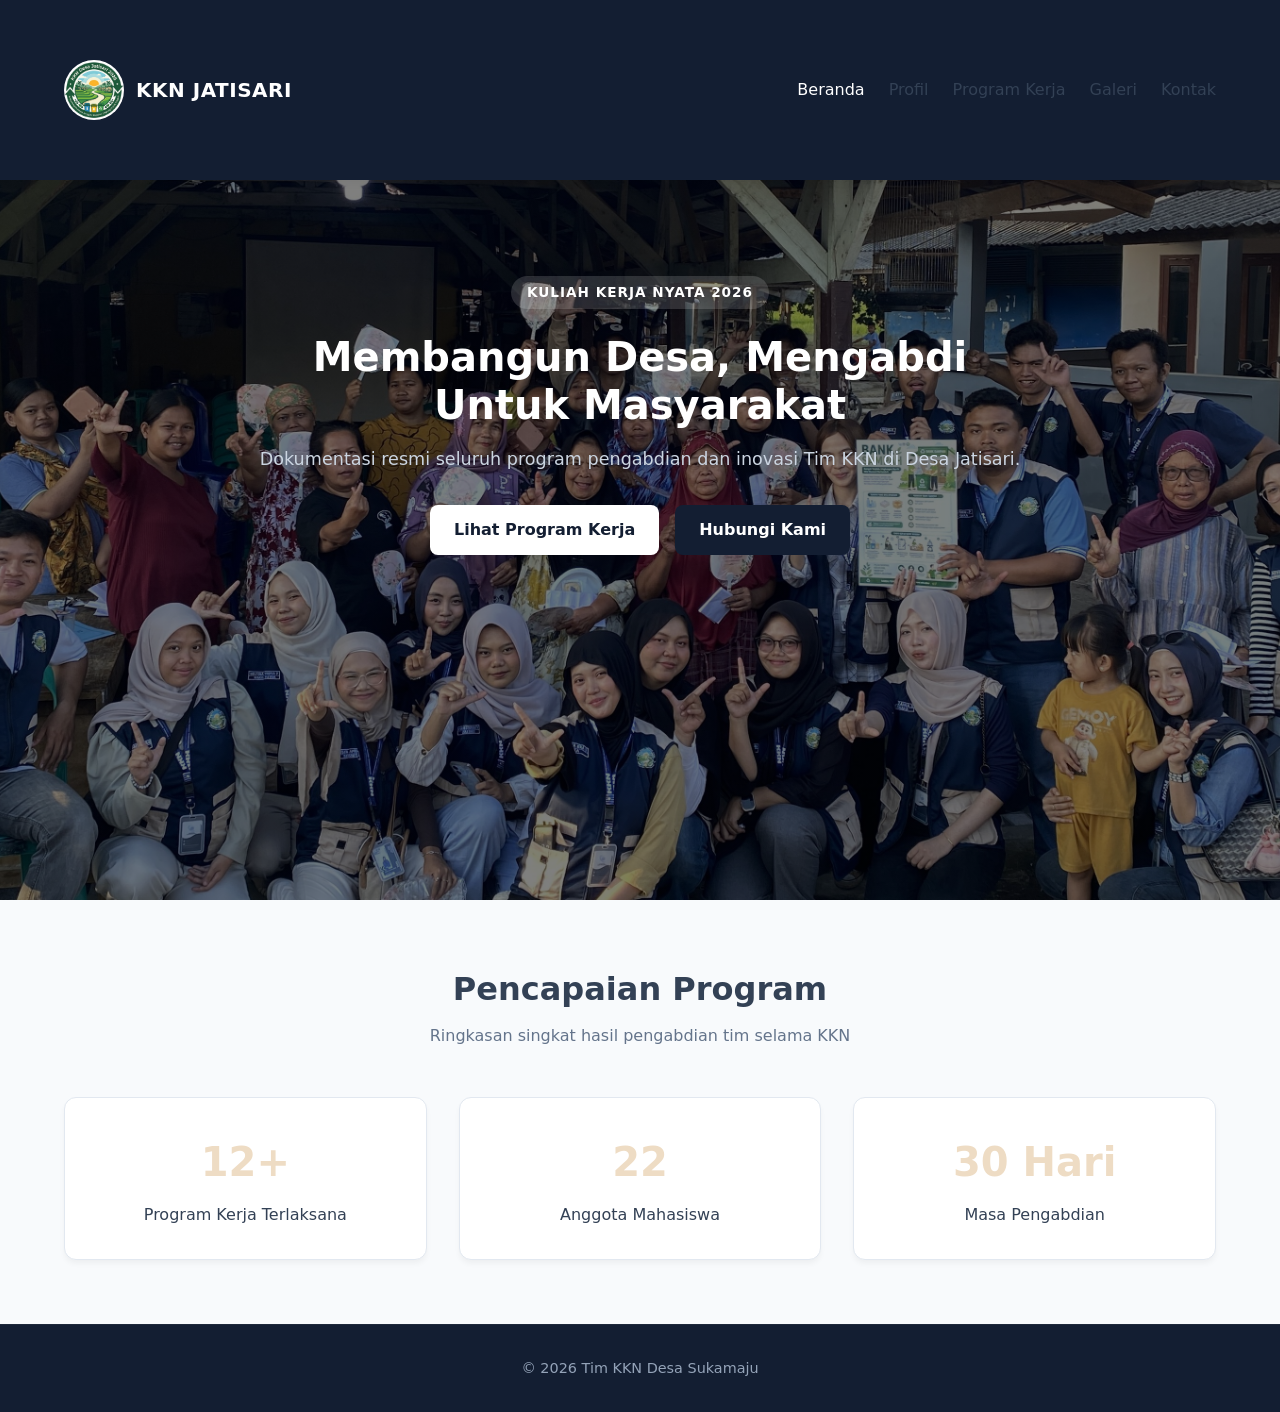
==== index.html @ 025e67e9 "first commit" ====
<!DOCTYPE html>
<html lang="id">
<head>
    <meta charset="UTF-8">
    <meta name="viewport" content="width=device-width, initial-scale=1.0">
    <title>KKN Desa Sukamaju</title>
    <!-- Menghubungkan file styles.css -->
    <link rel="stylesheet" href="styles.css">
</head>
<body>

    <nav class="navbar">
        <div class="nav-container">
            <div class="brand-logo">
                <img src="img/logo1.jpeg" class="logo-img">
                <span class="logo-text">KKN JATISARI</span>
            </div>
            <ul class="nav-menu">
                <li><a href="index.html" class="nav-link active">Beranda</a></li>
                <li><a href="profil.html" class="nav-link">Profil</a></li>
                <li><a href="proker.html" class="nav-link">Program Kerja</a></li>
                <li><a href="galeri.html" class="nav-link">Galeri</a></li>
                <li><a href="kontak.html" class="nav-link">Kontak</a></li>
            </ul>
        </div>
    </nav>

    <section class="hero">
        <div class="hero-content">
            <span class="hero-badge">KULIAH KERJA NYATA 2026</span>
            <h1 class="hero-title">Membangun Desa, Mengabdi Untuk Masyarakat</h1>
            <p class="hero-description">Dokumentasi resmi seluruh program pengabdian dan inovasi Tim KKN di Desa Jatisari.</p>
            <div class="btn-group">
                <a href="proker.html" class="btn btn-secondary">Lihat Program Kerja</a>
                <a href="kontak.html" class="btn btn-primary">Hubungi Kami</a>
            </div>
        </div>
    </section>

    <main class="container">
        <h2 class="section-title">Pencapaian Program</h2>
        <p class="section-subtitle">Ringkasan singkat hasil pengabdian tim selama KKN</p>
        
        <div class="grid-3">
            <div class="card">
                <div class="card-stat-number">12+</div>
                <p>Program Kerja Terlaksana</p>
            </div>
            <div class="card">
                <div class="card-stat-number">22</div>
                <p>Anggota Mahasiswa</p>
            </div>
            <div class="card">
                <div class="card-stat-number">30 Hari</div>
                <p>Masa Pengabdian</p>
            </div>
        </div>
    </main>

    <footer class="footer">
        <p>&copy; 2026 Tim KKN Desa Sukamaju</p>
    </footer>

</body>
</html>
---- styles.css ----
/* ==========================================
   1. VARIABEL & RESET DASAR
   ========================================== */
:root {
  --primary-color: #EEDCC4;       /* Warna utama (Blue/Jas Almamater) */
  --primary-hover: #fff9f2;       /* Warna tombol saat di-hover */
  --secondary-color: #131E32;     /* Warna teks & footer (Dark) */
  --secondary-hover: #0a0f1a;
  --accent-color: #3b82f6;        /* Warna elemen highlight */
  --bg-light: #f8fafc;            /* Warna latar belakang halaman */
  --text-main: #334155;           /* Warna teks utama */
  --text-muted: #64748b;          /* Warna teks sekunder */
  --font-family: 'Inter', system-ui, -apple-system, sans-serif;
  --transition: all 0.3s ease;
}

* {
  margin: 0;
  padding: 0;
  box-sizing: border-box;
}

body {
  font-family: var(--font-family);
  background-color: var(--bg-light);
  color: var(--text-main);
  line-height: 1.6;
}

a {
  text-decoration: none;
  color: inherit;
}

.brand-logo {
  display: flex;
  align-items: center;
  gap: 0.75rem; /* Jarak antara gambar logo dan teks */
  text-decoration: none;
}

/* ==========================================
   2. NAVBAR
   ========================================== */
.navbar {
  background-color: var(--secondary-color);
  box-shadow: 0 2px 10px rgba(0, 0, 0, 0.05);
  position: sticky;
  top: 0;
  z-index: 1000;
  height: 20vh;
  align-content: center;
}

.nav-container {
  max-width: 1200px;
  margin: 0 auto;
  padding: 1rem 1.5rem;
  display: flex;
  justify-content: space-between;
  align-items: center;
}

.brand-logo {
  font-size: 1.25rem;
  font-weight: 700;
  color: #ffffff;
  letter-spacing: 0.5px;
}
.logo-img {
  height: 60px;       
  width: auto;         
  object-fit: contain; 
  border-radius: 50%;
}

.logo-text {
  font-size: 1.25rem;
  font-weight: 700;
  color: #ffffff;
  letter-spacing: 0.5px;
}

.nav-menu {
  display: flex;
  list-style: none;
  gap: 1.5rem;
}

.nav-link {
  font-weight: 500;
  color: var(--text-main);
  transition: var(--transition);
}

.nav-link:hover, 
.nav-link.active {
  color: #ffffff;
}

/* ==========================================
   3. HERO SECTION
   ========================================== */
.hero {
  width: 100%;
  min-height: 80vh;
  background: radial-gradient(rgba(0, 0, 0, 0.5), rgba(0, 0, 0, 0.5)) , url(img/background1.JPG);
  background-size: cover;
  background-position: center;
  background-repeat: no-repeat;
  color: #ffffff;
  padding: 6rem 1.5rem;
  text-align: center;
}

.hero-content {
  max-width: 800px;
  margin: 0 auto;
}

.hero-badge {
  display: inline-block;
  background-color: rgba(255, 255, 255, 0.15);
  color: #ffffff;
  padding: 0.35rem 1rem;
  border-radius: 50px;
  font-size: 0.85rem;
  font-weight: 600;
  margin-bottom: 1.5rem;
  letter-spacing: 1px;
}

.hero-title {
  font-size: 2.5rem;
  font-weight: 800;
  margin-bottom: 1rem;
  line-height: 1.2;
}

.hero-description {
  font-size: 1.1rem;
  color: #cbd5e1;
  margin-bottom: 2rem;
}

.btn-group {
  display: flex;
  gap: 1rem;
  justify-content: center;
  flex-wrap: wrap;
}

/* ==========================================
   4. TOMBOL (BUTTONS)
   ========================================== */
.btn {
  display: inline-block;
  padding: 0.75rem 1.5rem;
  border-radius: 8px;
  font-weight: 600;
  cursor: pointer;
  transition: var(--transition);
  border: none;
}

.btn-primary {
  background-color: var(--secondary-color);
  color: #ffffff ;
}

.btn-primary:hover {
  background-color: var(--secondary-hover);
}

.btn-secondary {
  background-color: #ffffff;
  color: var(--secondary-color);
}

.btn-secondary:hover {
  background-color: #f1f5f9;
}

/* ==========================================
   5. GRID & KARTU (CARDS)
   ========================================== */
.container {
  max-width: 1200px;
  margin: 0 auto;
  padding: 4rem 1.5rem;
}

.section-title {
  text-align: center;
  font-size: 2rem;
  font-weight: 700;
  margin-bottom: 0.5rem;
}

.section-subtitle {
  text-align: center;
  color: var(--text-muted);
  margin-bottom: 3rem;
}

.grid-3 {
  display: grid;
  grid-template-columns: repeat(auto-fit, minmax(280px, 1fr));
  gap: 2rem;
}

.card {
  background-color: #ffffff;
  border-radius: 12px;
  padding: 2rem;
  box-shadow: 0 4px 6px -1px rgba(0, 0, 0, 0.05);
  border: 1px solid #e2e8f0;
  text-align: center;
  transition: var(--transition);
}

.card:hover {
  transform: translateY(-5px);
  box-shadow: 0 10px 15px -3px rgba(0, 0, 0, 0.1);
}

.card-stat-number {
  font-size: 2.5rem;
  font-weight: 800;
  color: var(--primary-color);
  margin-bottom: 0.5rem;
}

/* ==========================================
   6. FOOTER
   ========================================== */
.footer {
  background-color: var(--secondary-color);
  color: #94a3b8;
  padding: 2rem 1.5rem;
  text-align: center;
  border-top: 1px solid #1e293b;
  font-size: 0.9rem;
}

/* ==========================================
   7. RESPONSIVE DESIGN (MOBILE)
   ========================================== */
@media (max-width: 768px) {
  .hero-title {
    font-size: 1.875rem;
  }

  .nav-container {
    flex-direction: column;
    gap: 1rem;
  }

  .nav-menu {
    gap: 1rem;
    font-size: 0.9rem;
  }
}
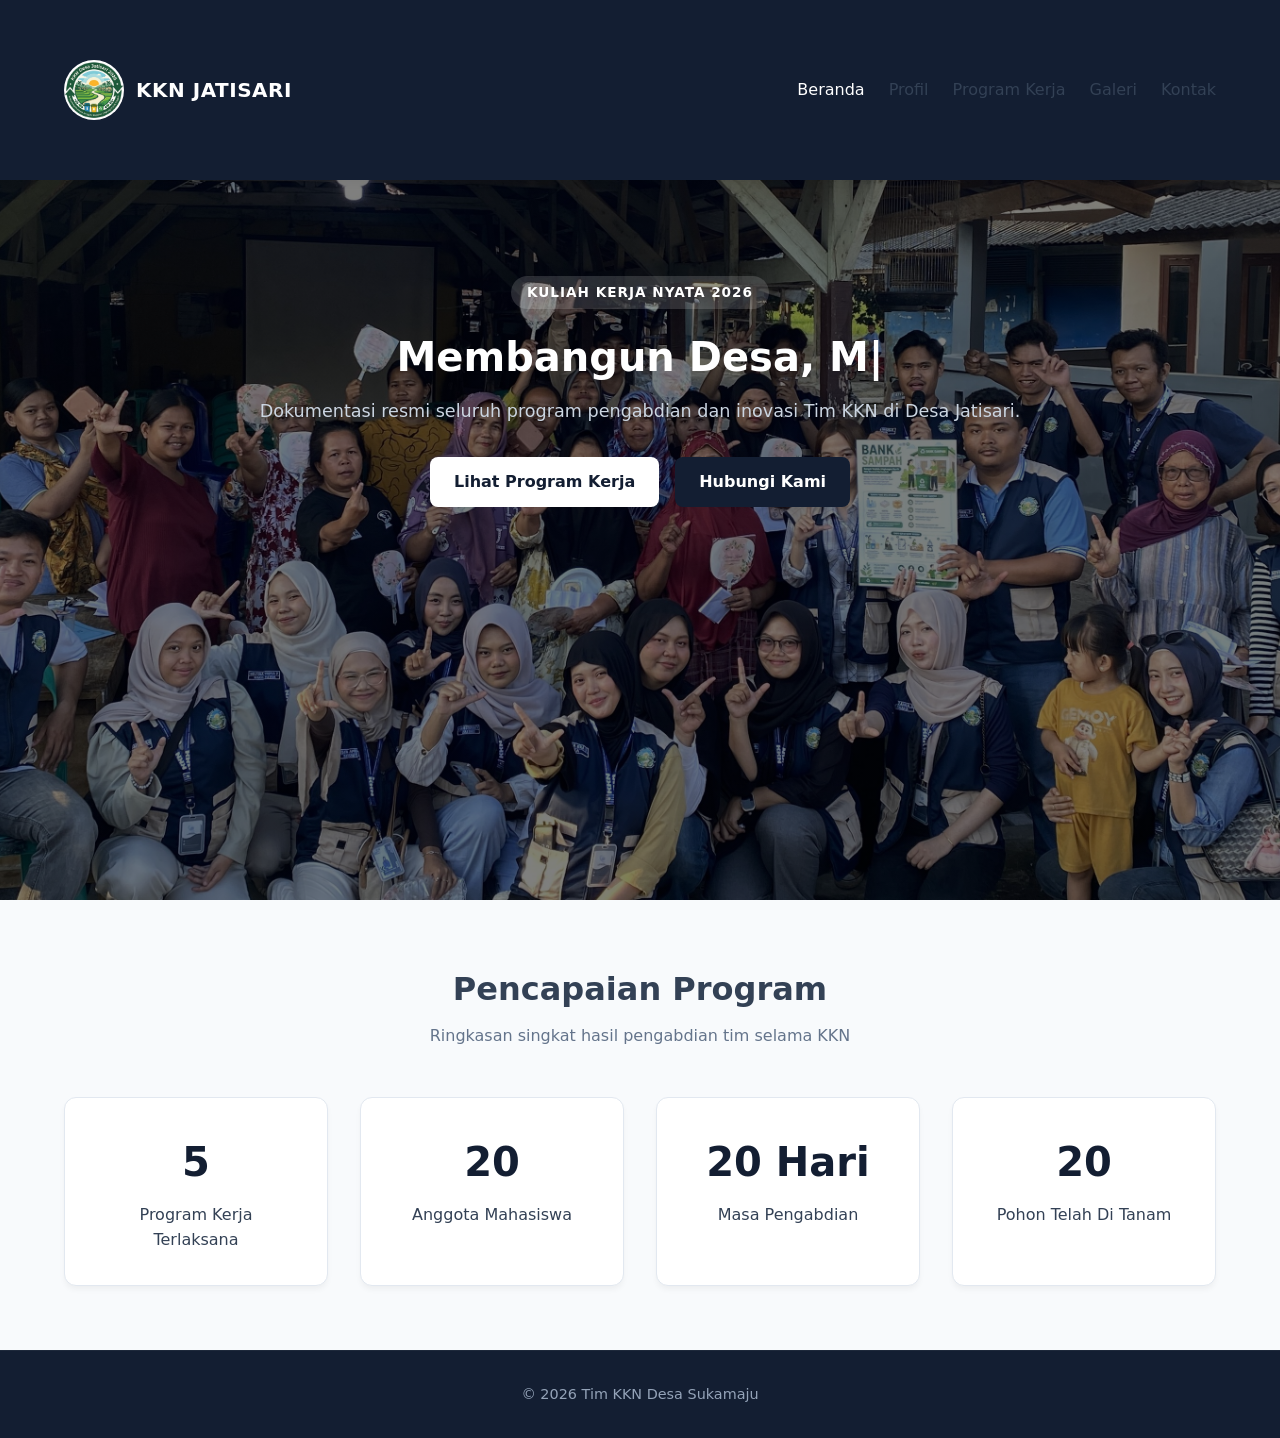
==== commit 379703af: "#" ====
--- a/index.html
+++ b/index.html
@@ -3,7 +3,7 @@
 <head>
     <meta charset="UTF-8">
     <meta name="viewport" content="width=device-width, initial-scale=1.0">
-    <title>KKN Desa Sukamaju</title>
+    <title>KKN Desa Jatisari</title>
     <!-- Menghubungkan file styles.css -->
     <link rel="stylesheet" href="styles.css">
 </head>
@@ -43,7 +43,7 @@
         
         <div class="grid-3">
             <div class="card">
-                <div class="card-stat-number">12+</div>
+                <div class="card-stat-number">5</div>
                 <p>Program Kerja Terlaksana</p>
             </div>
             <div class="card">
@@ -54,12 +54,20 @@
                 <div class="card-stat-number">30 Hari</div>
                 <p>Masa Pengabdian</p>
             </div>
+            <div class="card">
+                <div class="card-stat-number">31</div>
+                <p>Pohon Telah Di Tanam</p>
+            </div>
         </div>
     </main>
 
+<!-- KONTEN FOOTER KAMU -->
     <footer class="footer">
         <p>&copy; 2026 Tim KKN Desa Sukamaju</p>
     </footer>
 
+    <!-- TAMBAHKAN BARIS INI DI SINI -->
+    <script src="script.js"></script>
+
 </body>
 </html>
--- a/styles.css
+++ b/styles.css
@@ -50,6 +50,12 @@
   z-index: 1000;
   height: 20vh;
   align-content: center;
+  transition: var(--transition);
+}
+
+.navbar-scrolled {
+  height: 12vh !important;
+  box-shadow: 0 4px 20px rgba(0, 0, 0, 0.2);
 }
 
 .nav-container {
@@ -137,6 +143,11 @@
   line-height: 1.2;
 }
 
+.hero-title::after {
+  content: '|';
+  animation: blink 0.7s infinite;
+}
+
 .hero-description {
   font-size: 1.1rem;
   color: #cbd5e1;
@@ -205,7 +216,7 @@
 
 .grid-3 {
   display: grid;
-  grid-template-columns: repeat(auto-fit, minmax(280px, 1fr));
+  grid-template-columns: repeat(auto-fit, minmax(200px, 1fr));
   gap: 2rem;
 }
 
@@ -227,7 +238,7 @@
 .card-stat-number {
   font-size: 2.5rem;
   font-weight: 800;
-  color: var(--primary-color);
+  color: var(--secondary-color);
   margin-bottom: 0.5rem;
 }
 
@@ -260,4 +271,9 @@
     gap: 1rem;
     font-size: 0.9rem;
   }
+}
+
+@keyframes blink {
+  0%, 100% { opacity: 1; }
+  50% { opacity: 0; }
 }
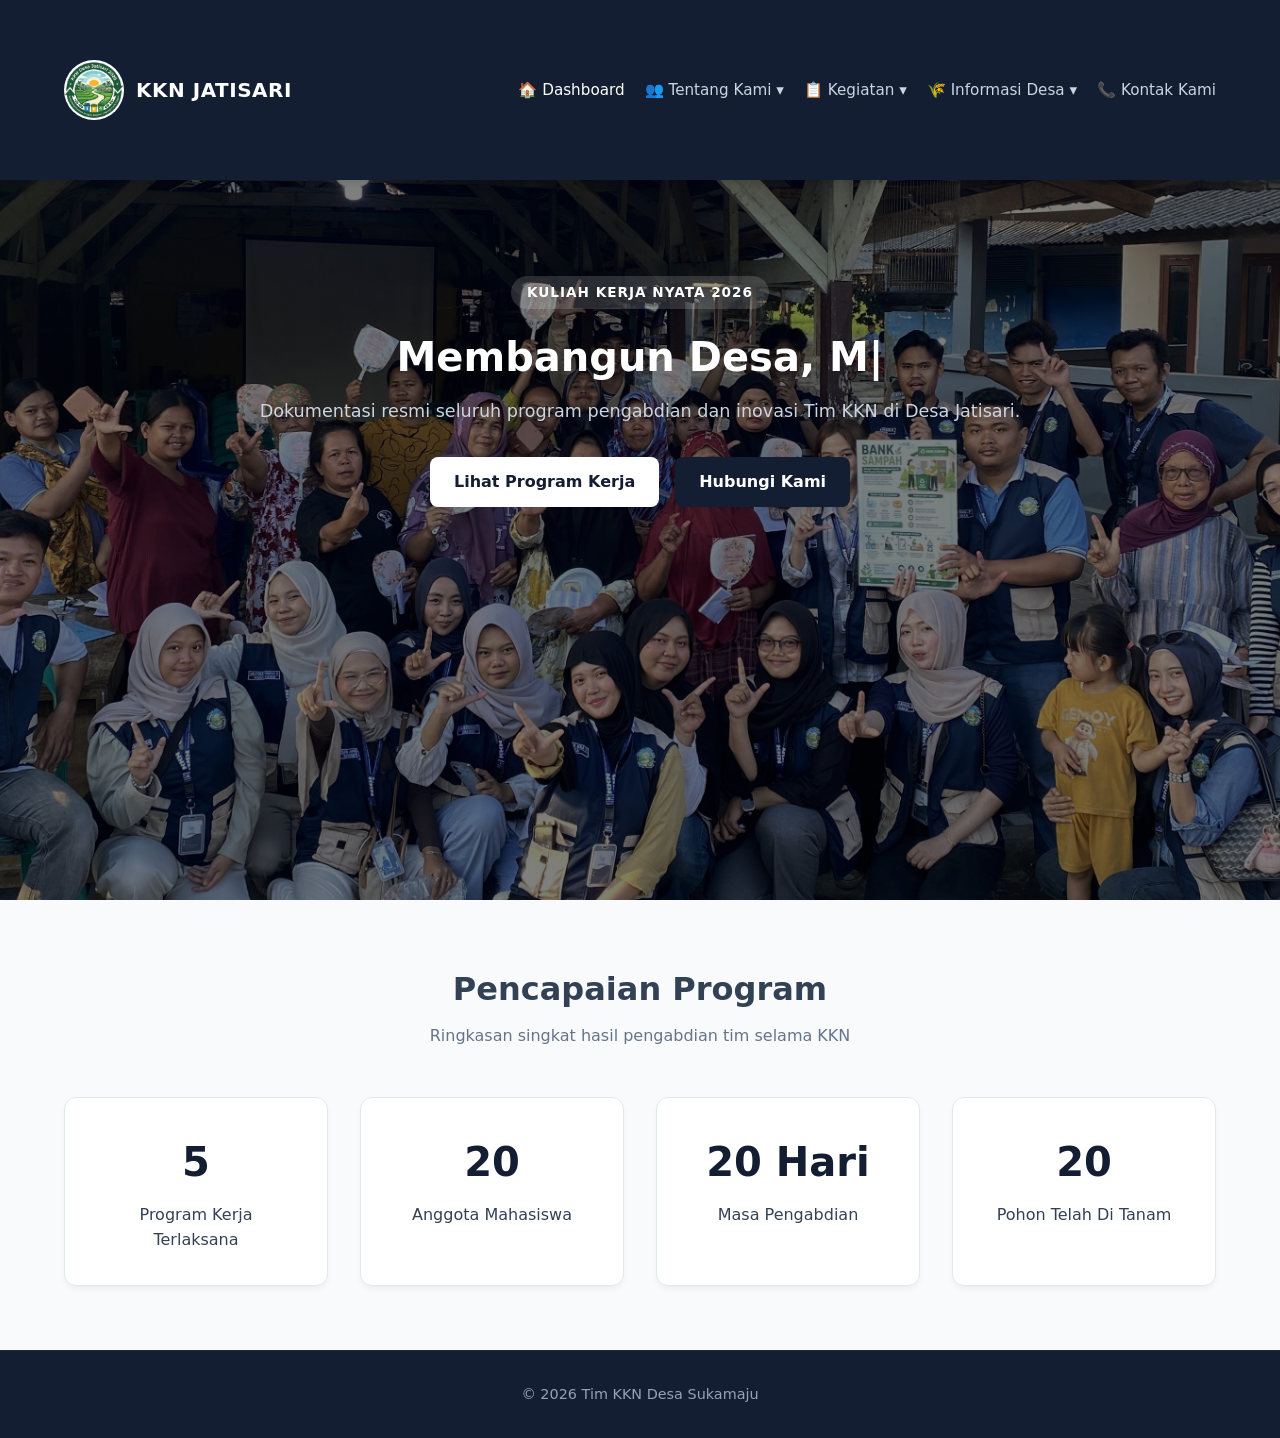
==== commit 7a2d0a57: "#" ====
--- a/index.html
+++ b/index.html
@@ -11,16 +11,61 @@
 
     <nav class="navbar">
         <div class="nav-container">
+            <!-- BRAND LOGO -->
             <div class="brand-logo">
-                <img src="img/logo1.jpeg" class="logo-img">
+                <img src="img/logo1.jpeg" class="logo-img" alt="Logo KKN">
                 <span class="logo-text">KKN JATISARI</span>
             </div>
-            <ul class="nav-menu">
-                <li><a href="index.html" class="nav-link active">Beranda</a></li>
-                <li><a href="profil.html" class="nav-link">Profil</a></li>
-                <li><a href="proker.html" class="nav-link">Program Kerja</a></li>
-                <li><a href="galeri.html" class="nav-link">Galeri</a></li>
-                <li><a href="kontak.html" class="nav-link">Kontak</a></li>
+
+            <!-- TOMBOL HAMBURGER (Harus Sejajar di nav-container) -->
+            <button class="menu-btn" id="mobile-menu-btn" type="button" aria-label="Toggle Menu">
+                ☰
+            </button>
+
+            <!-- OVERLAY -->
+            <div class="sidebar-overlay" id="sidebar-overlay"></div>
+
+            <!-- SIDEBAR NAV MENU -->
+            <ul class="nav-menu" id="nav-menu">
+                <li class="sidebar-header">
+                    <span>Menu Navigasi</span>
+                    <button class="close-btn" id="close-btn" type="button">&times;</button>
+                </li>
+                
+                <!-- LIST MENU KAMU -->
+                <li><a href="index.html" class="nav-link active">🏠 Dashboard</a></li>
+                <!-- DROPDOWN 1 -->
+                <li class="dropdown">
+                    <a href="#" class="nav-link dropdown-toggle">👥 Tentang Kami ▾</a>
+                    <ul class="dropdown-menu">
+                        <li><a href="profil.html#tentang">👥 Tentang KKN</a></li>
+                        <li><a href="profil.html#struktur">🏛️ Struktur Organisasi</a></li>
+                        <li><a href="profil.html#anggota">👨‍🎓 Profil Anggota</a></li>
+                    </ul>
+                </li>
+
+                <!-- DROPDOWN 2 -->
+                <li class="dropdown">
+                    <a href="#" class="nav-link dropdown-toggle">📋 Kegiatan ▾</a>
+                    <ul class="dropdown-menu">
+                        <li><a href="proker.html">📋 Program Kerja</a></li>
+                        <li><a href="timeline.html">📅 Timeline Kegiatan</a></li>
+                        <li><a href="galeri.html">🖼️ Dokumentasi / Galeri</a></li>
+                        <li><a href="statistik.html">📊 Statistik Program</a></li>
+                    </ul>
+                </li>
+
+                <!-- DROPDOWN 3 -->
+                <li class="dropdown">
+                    <a href="#" class="nav-link dropdown-toggle">🌾 Informasi Desa ▾</a>
+                    <ul class="dropdown-menu">
+                        <li><a href="umkm.html">🏪 UMKM Desa</a></li>
+                        <li><a href="peta.html">📍 Peta Desa</a></li>
+                        <li><a href="download.html">📥 Download Center</a></li>
+                    </ul>
+                </li>
+
+                <li><a href="kontak.html" class="nav-link">📞 Kontak Kami</a></li>
             </ul>
         </div>
     </nav>
@@ -70,4 +115,5 @@
     <script src="script.js"></script>
 
 </body>
-</html>+</html>
+
--- a/styles.css
+++ b/styles.css
@@ -1,3 +1,4 @@
+
 /* ==========================================
    1. VARIABEL & RESET DASAR
    ========================================== */
@@ -44,7 +45,7 @@
    ========================================== */
 .navbar {
   background-color: var(--secondary-color);
-  box-shadow: 0 2px 10px rgba(0, 0, 0, 0.05);
+  box-shadow: 0 2px 10px rgba(0, 0, 0, 0.15);
   position: sticky;
   top: 0;
   z-index: 1000;
@@ -52,16 +53,14 @@
   align-content: center;
   transition: var(--transition);
 }
-
 .navbar-scrolled {
-  height: 12vh !important;
+  height: 15vh !important;
   box-shadow: 0 4px 20px rgba(0, 0, 0, 0.2);
 }
-
 .nav-container {
   max-width: 1200px;
   margin: 0 auto;
-  padding: 1rem 1.5rem;
+  padding: 0 1.5rem;
   display: flex;
   justify-content: space-between;
   align-items: center;
@@ -90,18 +89,70 @@
 .nav-menu {
   display: flex;
   list-style: none;
-  gap: 1.5rem;
+  gap: 1.25rem;
+  align-items: center;
 }
 
 .nav-link {
   font-weight: 500;
-  color: var(--text-main);
+  font-size: 0.95rem;
+  color: #cbd5e1; 
   transition: var(--transition);
+  padding: 0.5rem 0;
+  white-space: nowrap;
 }
 
 .nav-link:hover, 
 .nav-link.active {
   color: #ffffff;
+}
+
+.dropdown {
+  position: relative;
+}
+
+.dropdown-menu {
+  position: absolute;
+  top: 100%;
+  left: 0;
+  background-color: #1a263e; /* Warna submenu sedikit lebih terang dari navbar */
+  min-width: 210px;
+  box-shadow: 0 10px 15px -3px rgba(0, 0, 0, 0.3);
+  border-radius: 8px;
+  padding: 0.5rem 0;
+  list-style: none;
+  opacity: 0;
+  visibility: hidden;
+  transform: translateY(10px);
+  transition: all 0.25s ease;
+  border: 1px solid rgba(255, 255, 255, 0.08);
+}
+
+.dropdown-menu li a {
+  display: block;
+  padding: 0.6rem 1.2rem;
+  color: #cbd5e1;
+  font-size: 0.9rem;
+  transition: var(--transition);
+}
+
+.dropdown-menu li a:hover {
+  background-color: rgba(255, 255, 255, 0.08);
+  color: #ffffff;
+  padding-left: 1.5rem; /* Efek bergeser ke kanan saat di-hover */
+}
+
+/* Tampilkan dropdown saat mouse di-hover di Desktop */
+@media (min-width: 769px) {
+  .dropdown:hover .dropdown-menu {
+    opacity: 1;
+    visibility: visible;
+    transform: translateY(0);
+  }
+  
+  .menu-btn {
+    display: none;
+  }
 }
 
 /* ==========================================
@@ -257,23 +308,139 @@
 /* ==========================================
    7. RESPONSIVE DESIGN (MOBILE)
    ========================================== */
-@media (max-width: 768px) {
-  .hero-title {
-    font-size: 1.875rem;
-  }
-
-  .nav-container {
+.menu-btn {
+  background: none;
+  border: none;
+  color: #ffffff;
+  font-size: 1.8rem;
+  cursor: pointer;
+  display: none;
+}
+
+/* ==========================================
+   STYLING SIDEBAR OFF-CANVAS (LEBAR <= 1000PX)
+   ========================================== */
+
+/* Mengunci scroll halaman saat sidebar aktif */
+body.sidebar-open {
+  overflow: hidden !important;
+}
+
+.sidebar-header, 
+.sidebar-overlay {
+  display: none;
+}
+
+@media (max-width: 1000px) {
+  /* Tombol Hamburger */
+  .menu-btn {
+    display: block !important;
+    background: transparent;
+    border: none;
+    color: #ffffff;
+    font-size: 2rem;
+    cursor: pointer;
+    z-index: 1000;
+    padding: 0.25rem 0.5rem;
+  }
+
+  /* Overlay Hitam Transparan */
+  .sidebar-overlay {
+    display: block;
+    position: fixed;
+    top: 0;
+    left: 0;
+    width: 100%;
+    height: 100vh;
+    background-color: rgba(0, 0, 0, 0.6);
+    backdrop-filter: blur(2px);
+    z-index: 1001;
+    opacity: 0;
+    pointer-events: none; /* Mencegah memblokir klik saat tersembunyi */
+    transition: opacity 0.3s ease;
+  }
+
+  .sidebar-overlay.show {
+    opacity: 1;
+    pointer-events: auto; /* Aktifkan klik kembali saat muncul */
+  }
+
+  /* KONTEN SIDEBAR MELUNCUR DARI KANAN */
+  .nav-menu {
+    display: flex;
+    position: fixed;
+    top: 0;
+    right: 0;
+    width: 280px;
+    height: 100vh;
+    background-color: var(--secondary-color);
     flex-direction: column;
-    gap: 1rem;
-  }
-
-  .nav-menu {
-    gap: 1rem;
-    font-size: 0.9rem;
-  }
-}
-
-@keyframes blink {
-  0%, 100% { opacity: 1; }
-  50% { opacity: 0; }
+    align-items: flex-start;
+    padding: 1.5rem;
+    gap: 0.8rem;
+    z-index: 1002;
+    overflow-y: auto;
+    border-left: 1px solid rgba(255, 255, 255, 0.1);
+    box-shadow: -5px 0 25px rgba(0, 0, 0, 0.4);
+    
+    /* Posisi Awal: Sembunyi di luar layar kanan */
+    transform: translateX(100%);
+    transition: transform 0.3s cubic-bezier(0.4, 0, 0.2, 1);
+  }
+
+  /* Class untuk Menampilkan Sidebar */
+  .nav-menu.show {
+    transform: translateX(0) !important;
+  }
+
+  /* Header di Dalam Sidebar */
+  .sidebar-header {
+    display: flex;
+    justify-content: space-between;
+    align-items: center;
+    width: 100%;
+    padding-bottom: 1rem;
+    margin-bottom: 0.5rem;
+    border-bottom: 1px solid rgba(255, 255, 255, 0.15);
+    color: #ffffff;
+    font-weight: 700;
+  }
+
+  .close-btn {
+    background: transparent;
+    border: none;
+    color: #ffffff;
+    font-size: 2.2rem;
+    cursor: pointer;
+    line-height: 1;
+  }
+
+  /* Item Menu & Dropdown */
+  .nav-menu li {
+    width: 100%;
+  }
+
+  .nav-link {
+    display: block;
+    width: 100%;
+    padding: 0.5rem 0;
+  }
+
+  .dropdown-menu {
+    position: static;
+    opacity: 1;
+    visibility: visible;
+    transform: none;
+    box-shadow: none;
+    background-color: rgba(0, 0, 0, 0.25);
+    width: 100%;
+    margin-top: 0.4rem;
+    display: none;
+    border-radius: 6px;
+    padding: 0.5rem;
+  }
+
+  .dropdown.active .dropdown-menu {
+    display: block !important;
+  }
 }
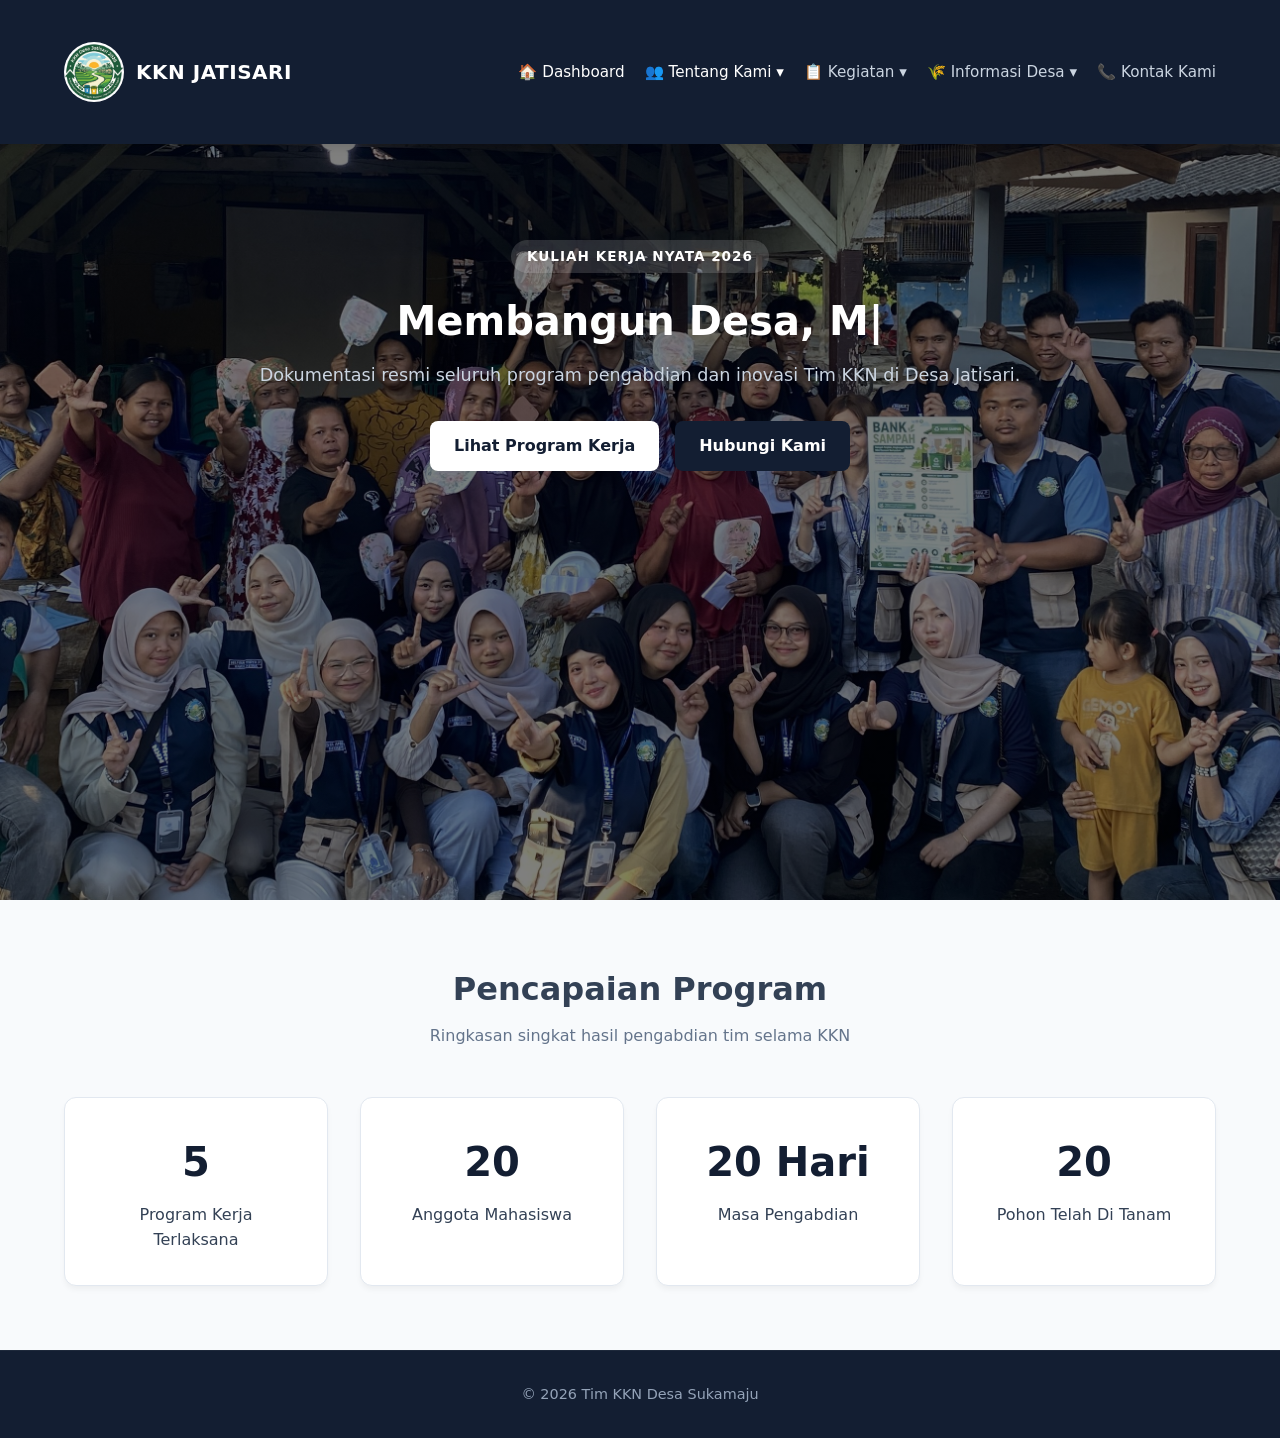
==== commit fc5919c8: "#" ====
--- a/index.html
+++ b/index.html
@@ -9,44 +9,44 @@
 </head>
 <body>
 
+    <!-- NAVBAR -->
     <nav class="navbar">
         <div class="nav-container">
             <!-- BRAND LOGO -->
-            <div class="brand-logo">
+            <a href="index.html" class="brand-logo">
                 <img src="img/logo1.jpeg" class="logo-img" alt="Logo KKN">
                 <span class="logo-text">KKN JATISARI</span>
-            </div>
+            </a>
 
-            <!-- TOMBOL HAMBURGER (Harus Sejajar di nav-container) -->
-            <button class="menu-btn" id="mobile-menu-btn" type="button" aria-label="Toggle Menu">
+            <!-- TOMBOL HAMBURGER -->
+            <button class="menu-btn" id="mobile-menu-btn" type="button" onclick="toggleSidebar(event)">
                 ☰
             </button>
 
             <!-- OVERLAY -->
-            <div class="sidebar-overlay" id="sidebar-overlay"></div>
+            <div class="sidebar-overlay" id="sidebar-overlay" onclick="closeSidebar(event)"></div>
 
             <!-- SIDEBAR NAV MENU -->
             <ul class="nav-menu" id="nav-menu">
                 <li class="sidebar-header">
                     <span>Menu Navigasi</span>
-                    <button class="close-btn" id="close-btn" type="button">&times;</button>
+                    <button class="close-btn" id="close-btn" type="button" onclick="closeSidebar(event)">&times;</button>
                 </li>
                 
-                <!-- LIST MENU KAMU -->
                 <li><a href="index.html" class="nav-link active">🏠 Dashboard</a></li>
-                <!-- DROPDOWN 1 -->
+                
+                <!-- DROPDOWN TENTANG KAMI DENGAN ANCHOR LINK -->
                 <li class="dropdown">
-                    <a href="#" class="nav-link dropdown-toggle">👥 Tentang Kami ▾</a>
+                    <a href="javascript:void(0)" class="nav-link dropdown-toggle active" onclick="toggleDropdown(event, this)">👥 Tentang Kami ▾</a>
                     <ul class="dropdown-menu">
-                        <li><a href="profil.html#tentang">👥 Tentang KKN</a></li>
-                        <li><a href="profil.html#struktur">🏛️ Struktur Organisasi</a></li>
-                        <li><a href="profil.html#anggota">👨‍🎓 Profil Anggota</a></li>
+                        <li><a href="profile.html#tentang" onclick="closeSidebar(event)">👥 Tentang KKN</a></li>
+                        <li><a href="profile.html#struktur-organisasi" onclick="closeSidebar(event)">🏛️ Struktur Organisasi</a></li>
+                        <li><a href="profile.html#profil-anggota" onclick="closeSidebar(event)">👨‍🎓 Profil Anggota</a></li>
                     </ul>
                 </li>
-
-                <!-- DROPDOWN 2 -->
+                <!-- DROPDOWN KEGIATAN -->
                 <li class="dropdown">
-                    <a href="#" class="nav-link dropdown-toggle">📋 Kegiatan ▾</a>
+                    <a href="javascript:void(0)" class="nav-link dropdown-toggle" onclick="toggleDropdown(event, this)">📋 Kegiatan ▾</a>
                     <ul class="dropdown-menu">
                         <li><a href="proker.html">📋 Program Kerja</a></li>
                         <li><a href="timeline.html">📅 Timeline Kegiatan</a></li>
@@ -55,9 +55,9 @@
                     </ul>
                 </li>
 
-                <!-- DROPDOWN 3 -->
+                <!-- DROPDOWN INFORMASI DESA -->
                 <li class="dropdown">
-                    <a href="#" class="nav-link dropdown-toggle">🌾 Informasi Desa ▾</a>
+                    <a href="javascript:void(0)" class="nav-link dropdown-toggle" onclick="toggleDropdown(event, this)">🌾 Informasi Desa ▾</a>
                     <ul class="dropdown-menu">
                         <li><a href="umkm.html">🏪 UMKM Desa</a></li>
                         <li><a href="peta.html">📍 Peta Desa</a></li>
--- a/styles.css
+++ b/styles.css
@@ -40,6 +40,19 @@
   text-decoration: none;
 }
 
+html {
+  /* Membuat pergerakan scroll menjadi mulus */
+  scroll-behavior: smooth;
+  
+  /* Memberikan kompensasi tinggi navbar agar judul tidak tertutup */
+  scroll-padding-top: 120px; 
+}
+
+/* Offset khusus untuk setiap elemen target anchor ID */
+.section-scroll-target {
+  scroll-margin-top: 120px;
+}
+
 /* ==========================================
    2. NAVBAR
    ========================================== */
@@ -49,12 +62,12 @@
   position: sticky;
   top: 0;
   z-index: 1000;
-  height: 20vh;
+  height: 16vh;
   align-content: center;
   transition: var(--transition);
 }
 .navbar-scrolled {
-  height: 15vh !important;
+  height: 13vh !important;
   box-shadow: 0 4px 20px rgba(0, 0, 0, 0.2);
 }
 .nav-container {
@@ -160,7 +173,7 @@
    ========================================== */
 .hero {
   width: 100%;
-  min-height: 80vh;
+  height: 84vh;
   background: radial-gradient(rgba(0, 0, 0, 0.5), rgba(0, 0, 0, 0.5)) , url(img/background1.JPG);
   background-size: cover;
   background-position: center;
@@ -318,6 +331,146 @@
 }
 
 /* ==========================================
+   STYLING KHUSUS HALAMAN PROFIL (profil.html)
+   ========================================== */
+
+/* Header Halaman (Banner Atas) */
+.page-header {
+  background: radial-gradient(rgba(0, 0, 0, 0.6), rgba(0, 0, 0, 0.7)), url(img/background1.JPG);
+  background-size: cover;
+  background-position: center;
+  color: #ffffff;
+  padding: 4rem 1.5rem;
+  text-align: center;
+}
+
+.page-header-content {
+  max-width: 800px;
+  margin: 0 auto;
+}
+
+.page-header h1 {
+  font-size: 2.2rem;
+  font-weight: 800;
+  margin: 0.5rem 0;
+}
+
+.page-header p {
+  color: #cbd5e1;
+  font-size: 1rem;
+}
+
+/* Card Profil & Visi Misi */
+.profile-card {
+  background-color: #ffffff;
+  border-radius: 12px;
+  padding: 2rem;
+  margin-bottom: 2rem;
+  box-shadow: 0 4px 6px -1px rgba(0, 0, 0, 0.05);
+  border: 1px solid #e2e8f0;
+}
+
+.theme-card {
+  display: flex;
+  align-items: center;
+  gap: 1.5rem;
+  border-left: 5px solid var(--secondary-color);
+}
+
+.card-icon {
+  font-size: 2.5rem;
+}
+
+.highlight-text {
+  font-size: 1.15rem;
+  font-weight: 600;
+  color: var(--secondary-color);
+  font-style: italic;
+  margin-top: 0.5rem;
+}
+
+/* Layout Grid 2 Kolom */
+.grid-2 {
+  display: grid;
+  grid-template-columns: repeat(auto-fit, minmax(300px, 1fr));
+  gap: 2rem;
+  margin-bottom: 2rem;
+}
+
+.misi-list {
+  padding-left: 1.2rem;
+  margin-top: 0.5rem;
+}
+
+.misi-list li {
+  margin-bottom: 0.5rem;
+  color: var(--text-main);
+}
+
+/* Grid Informasi Pelaksanaan */
+.info-section {
+  margin-top: 3rem;
+  margin-bottom: 10vh;
+}
+
+.info-grid {
+  display: grid;
+  grid-template-columns: repeat(auto-fit, minmax(240px, 1fr));
+  gap: 1.5rem;
+}
+
+.info-box {
+  background-color: #ffffff;
+  border-radius: 10px;
+  padding: 1.5rem;
+  display: flex;
+  align-items: flex-start;
+  gap: 1rem;
+  border: 1px solid #e2e8f0;
+  box-shadow: 0 2px 4px rgba(0,0,0,0.02);
+  transition: var(--transition);
+}
+
+.info-box:hover {
+  transform: translateY(-3px);
+  box-shadow: 0 6px 12px rgba(0,0,0,0.08);
+}
+
+.info-icon {
+  font-size: 2rem;
+  background-color: #f1f5f9;
+  padding: 0.5rem 0.75rem;
+  border-radius: 8px;
+}
+
+.info-content h3 {
+  font-size: 1rem;
+  color: var(--text-muted);
+  margin-bottom: 0.25rem;
+}
+
+.info-content p {
+  font-size: 0.95rem;
+  color: var(--text-main);
+  line-height: 1.4;
+}
+
+.sub-text {
+  font-size: 0.8rem;
+  color: var(--text-muted);
+  display: block;
+  margin-top: 0.2rem;
+}
+
+/* Responsive Mobile Penyesuaian */
+@media (max-width: 600px) {
+  .theme-card {
+    flex-direction: column;
+    text-align: center;
+  }
+}
+
+/* ==========================================
    STYLING SIDEBAR OFF-CANVAS (LEBAR <= 1000PX)
    ========================================== */
 
@@ -329,6 +482,285 @@
 .sidebar-header, 
 .sidebar-overlay {
   display: none;
+}
+
+/* ==========================================
+   STYLING SUB-STRUCTURE WRAPPER (GABUNGAN)
+   ========================================== */
+
+.sub-structure-wrapper {
+  background-color: #ffffff;
+  border: 1px solid #e2e8f0;
+  border-radius: 16px;
+  padding: 2rem 1.5rem;
+  box-shadow: 0 4px 6px -1px rgba(0, 0, 0, 0.03);
+  margin-bottom: 2rem;
+}
+
+.sub-header-title {
+  display: flex;
+  align-items: center;
+  justify-content: center;
+  gap: 0.5rem;
+  margin-bottom: 2rem;
+  padding-bottom: 0.75rem;
+  border-bottom: 2px dashed #cbd5e1;
+}
+
+.sub-header-title h3 {
+  font-size: 1.3rem;
+  color: var(--secondary-color);
+  font-weight: 700;
+}
+
+.sub-icon {
+  font-size: 1.5rem;
+}
+
+.inner-divider {
+  height: 2rem;
+}
+
+/* ==========================================
+   BAGAN POHON HIERARKI 4 LEVEL (TREE CSS)
+   ========================================== */
+
+.tree-wrapper {
+  display: flex;
+  flex-direction: column;
+  align-items: center;
+  gap: 2.25rem;
+  padding: 1rem 0;
+  width: 100%;
+}
+
+.tree-level {
+  display: flex;
+  justify-content: center;
+  gap: 1.25rem;
+  width: 100%;
+  position: relative;
+  flex-wrap: wrap;
+}
+
+/* Kartu Individu */
+.tree-card {
+  background-color: #ffffff;
+  border: 1px solid #cbd5e1;
+  border-radius: 12px;
+  padding: 1.25rem 1rem;
+  text-align: center;
+  min-width: 160px;
+  max-width: 210px;
+  box-shadow: 0 4px 6px -1px rgba(0, 0, 0, 0.05);
+  position: relative;
+  transition: var(--transition);
+}
+
+.tree-card:hover {
+  transform: translateY(-4px);
+  box-shadow: 0 10px 15px -3px rgba(0, 0, 0, 0.1);
+}
+
+/* --- GARIS PENGHUBUNG KANATAS (LEVEL 2, 3, 4) --- */
+.level-2 .tree-card::before,
+.level-3 .tree-card::before,
+.level-4 .tree-card::before {
+  content: '';
+  position: absolute;
+  top: -1.15rem;
+  left: 50%;
+  transform: translateX(-50%);
+  width: 2px;
+  height: 1.15rem;
+  background-color: #94a3b8;
+}
+
+/* --- GARIS PENGHUBUNG KEBAWAH (LEVEL 1, 2, 3) --- */
+.level-1 .tree-card::after,
+.level-2 .tree-card::after,
+.level-3 .tree-card::after {
+  content: '';
+  position: absolute;
+  bottom: -1.15rem;
+  left: 50%;
+  transform: translateX(-50%);
+  width: 2px;
+  height: 1.15rem;
+  background-color: #94a3b8;
+}
+
+/* Custom Color per Level */
+.leader-card {
+  border-top: 4px solid var(--secondary-color);
+  background-color: #f8fafc;
+}
+
+.dpl-card {
+  border-top: 4px solid var(--accent-color);
+  background-color: #f8fafc;
+}
+
+.sec-card {
+  border-top: 3px solid #64748b;
+}
+
+.member-card {
+  border-top: 3px solid #cbd5e1;
+  background-color: #f9fafb;
+}
+
+.tree-icon {
+  font-size: 1.8rem;
+  margin-bottom: 0.25rem;
+}
+
+.role-badge {
+  display: inline-block;
+  font-size: 0.7rem;
+  font-weight: 700;
+  color: #ffffff;
+  background-color: var(--secondary-color);
+  padding: 0.2rem 0.5rem;
+  border-radius: 4px;
+  margin-bottom: 0.4rem;
+  text-transform: uppercase;
+  letter-spacing: 0.5px;
+}
+
+.dpl-badge {
+  background-color: var(--accent-color) !important;
+}
+
+.member-badge {
+  background-color: #64748b !important;
+}
+
+.tree-card h3 {
+  font-size: 0.95rem;
+  color: var(--text-main);
+  margin: 0;
+  font-weight: 700;
+}
+
+.role-title {
+  font-size: 0.8rem;
+  color: var(--text-muted);
+  margin-top: 0.2rem;
+}
+
+/* ==========================================
+   STYLING PROFIL ANGGOTA (profil-anggota)
+   ========================================== */
+
+.member-grid {
+  display: grid;
+  grid-template-columns: repeat(auto-fill, minmax(250px, 1fr));
+  gap: 2rem;
+  margin-top: 1.5rem;
+}
+
+.member-card-item {
+  background-color: #ffffff;
+  border-radius: 16px;
+  border: 1px solid #e2e8f0;
+  overflow: hidden;
+  box-shadow: 0 4px 6px -1px rgba(0, 0, 0, 0.05);
+  transition: var(--transition);
+  text-align: center;
+}
+
+.member-card-item:hover {
+  transform: translateY(-6px);
+  box-shadow: 0 12px 20px -3px rgba(0, 0, 0, 0.1);
+}
+
+.member-photo-wrapper {
+  position: relative;
+  width: 100%;
+  height: 200px;
+  background-color: #f1f5f9;
+  overflow: hidden;
+}
+
+.member-photo-wrapper img {
+  width: 100%;
+  height: 100%;
+  object-fit: cover;
+  transition: transform 0.5s ease;
+}
+
+.member-card-item:hover .member-photo-wrapper img {
+  transform: scale(1.05);
+}
+
+.member-tag {
+  position: absolute;
+  bottom: 10px;
+  right: 10px;
+  background-color: var(--secondary-color);
+  color: #ffffff;
+  font-size: 0.75rem;
+  font-weight: 700;
+  padding: 0.25rem 0.75rem;
+  border-radius: 20px;
+  box-shadow: 0 2px 4px rgba(0,0,0,0.2);
+}
+
+.leader-tag {
+  background-color: var(--accent-color) !important;
+}
+
+.sec-tag {
+  background-color: #64748b !important;
+}
+
+.member-info {
+  padding: 1.25rem 1rem;
+}
+
+.member-info h3 {
+  font-size: 1.05rem;
+  color: var(--text-main);
+  margin-bottom: 0.2rem;
+  font-weight: 700;
+}
+
+.member-prodi {
+  font-size: 0.85rem;
+  color: var(--accent-color);
+  font-weight: 600;
+  margin-bottom: 0.4rem;
+}
+
+.member-role {
+  font-size: 0.8rem;
+  color: var(--text-muted);
+  margin-bottom: 1rem;
+}
+
+.member-socials {
+  display: flex;
+  justify-content: center;
+  gap: 0.75rem;
+  border-top: 1px dashed #e2e8f0;
+  padding-top: 0.75rem;
+}
+
+.member-socials a {
+  font-size: 0.75rem;
+  color: var(--text-main);
+  background-color: #f8fafc;
+  padding: 0.3rem 0.6rem;
+  border-radius: 6px;
+  border: 1px solid #e2e8f0;
+  transition: var(--transition);
+}
+
+.member-socials a:hover {
+  background-color: var(--secondary-color);
+  color: #ffffff;
+  border-color: var(--secondary-color);
 }
 
 @media (max-width: 1000px) {
@@ -443,4 +875,23 @@
   .dropdown.active .dropdown-menu {
     display: block !important;
   }
-}+  .tree-level {
+    flex-direction: column;
+    align-items: center;
+    gap: 1.25rem;
+  }
+
+  .tree-card {
+    width: 100%;
+    max-width: 280px;
+  }
+
+  .level-2 .tree-card::before,
+  .level-3 .tree-card::before,
+  .level-4 .tree-card::before,
+  .level-1 .tree-card::after,
+  .level-2 .tree-card::after,
+  .level-3 .tree-card::after {
+    height: 0.65rem;
+  }
+}
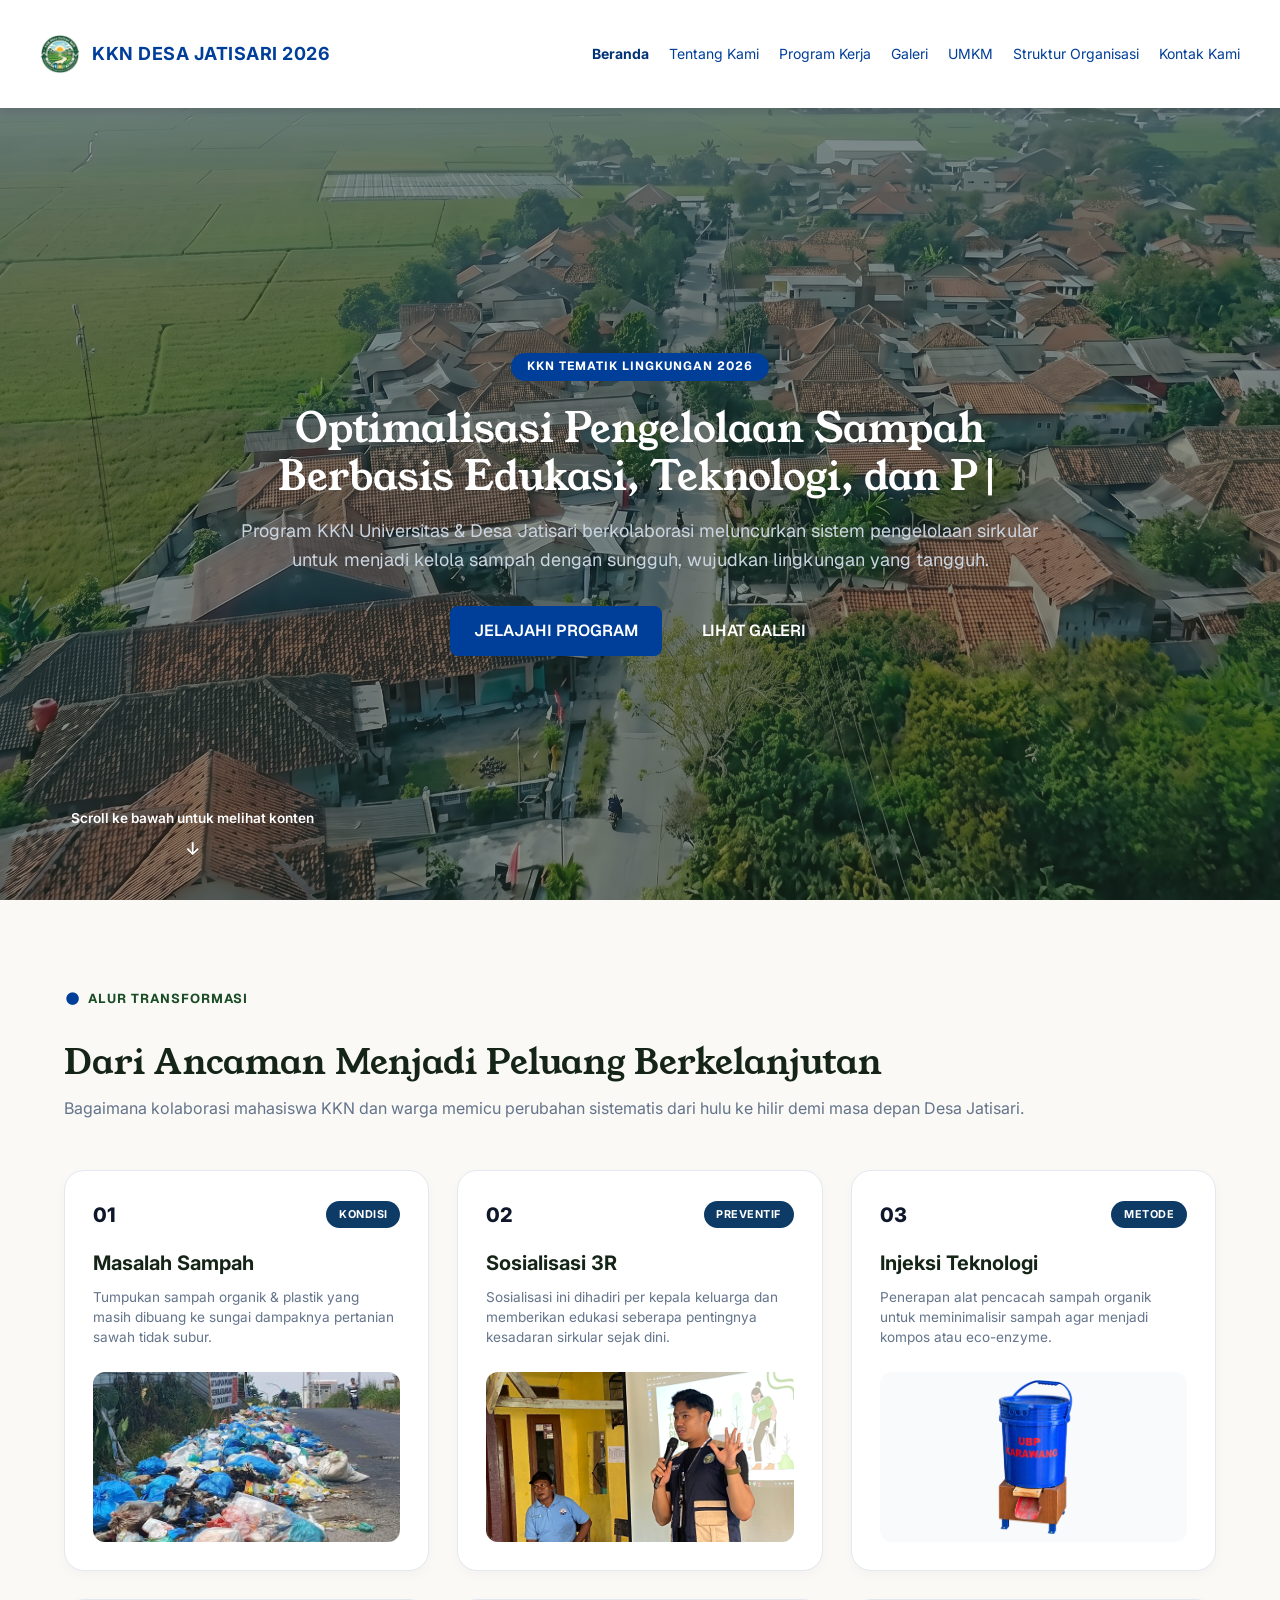
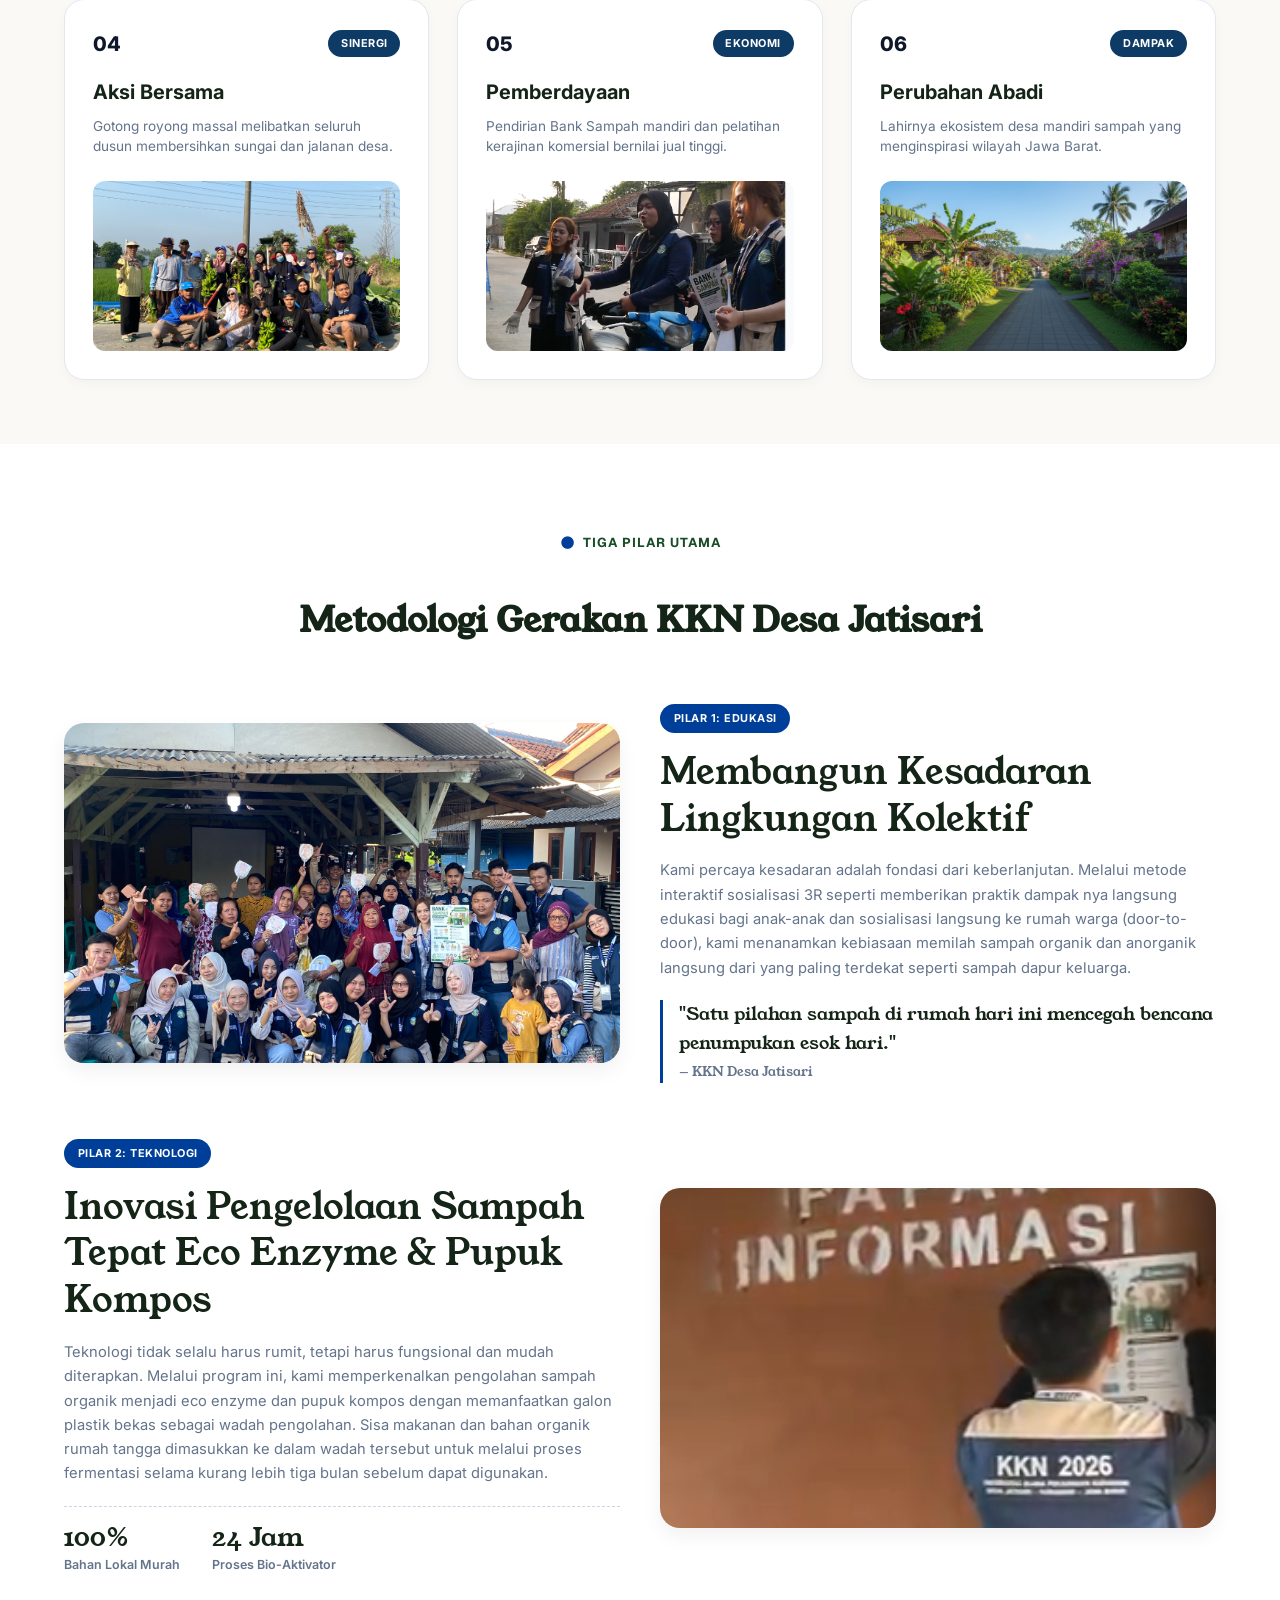
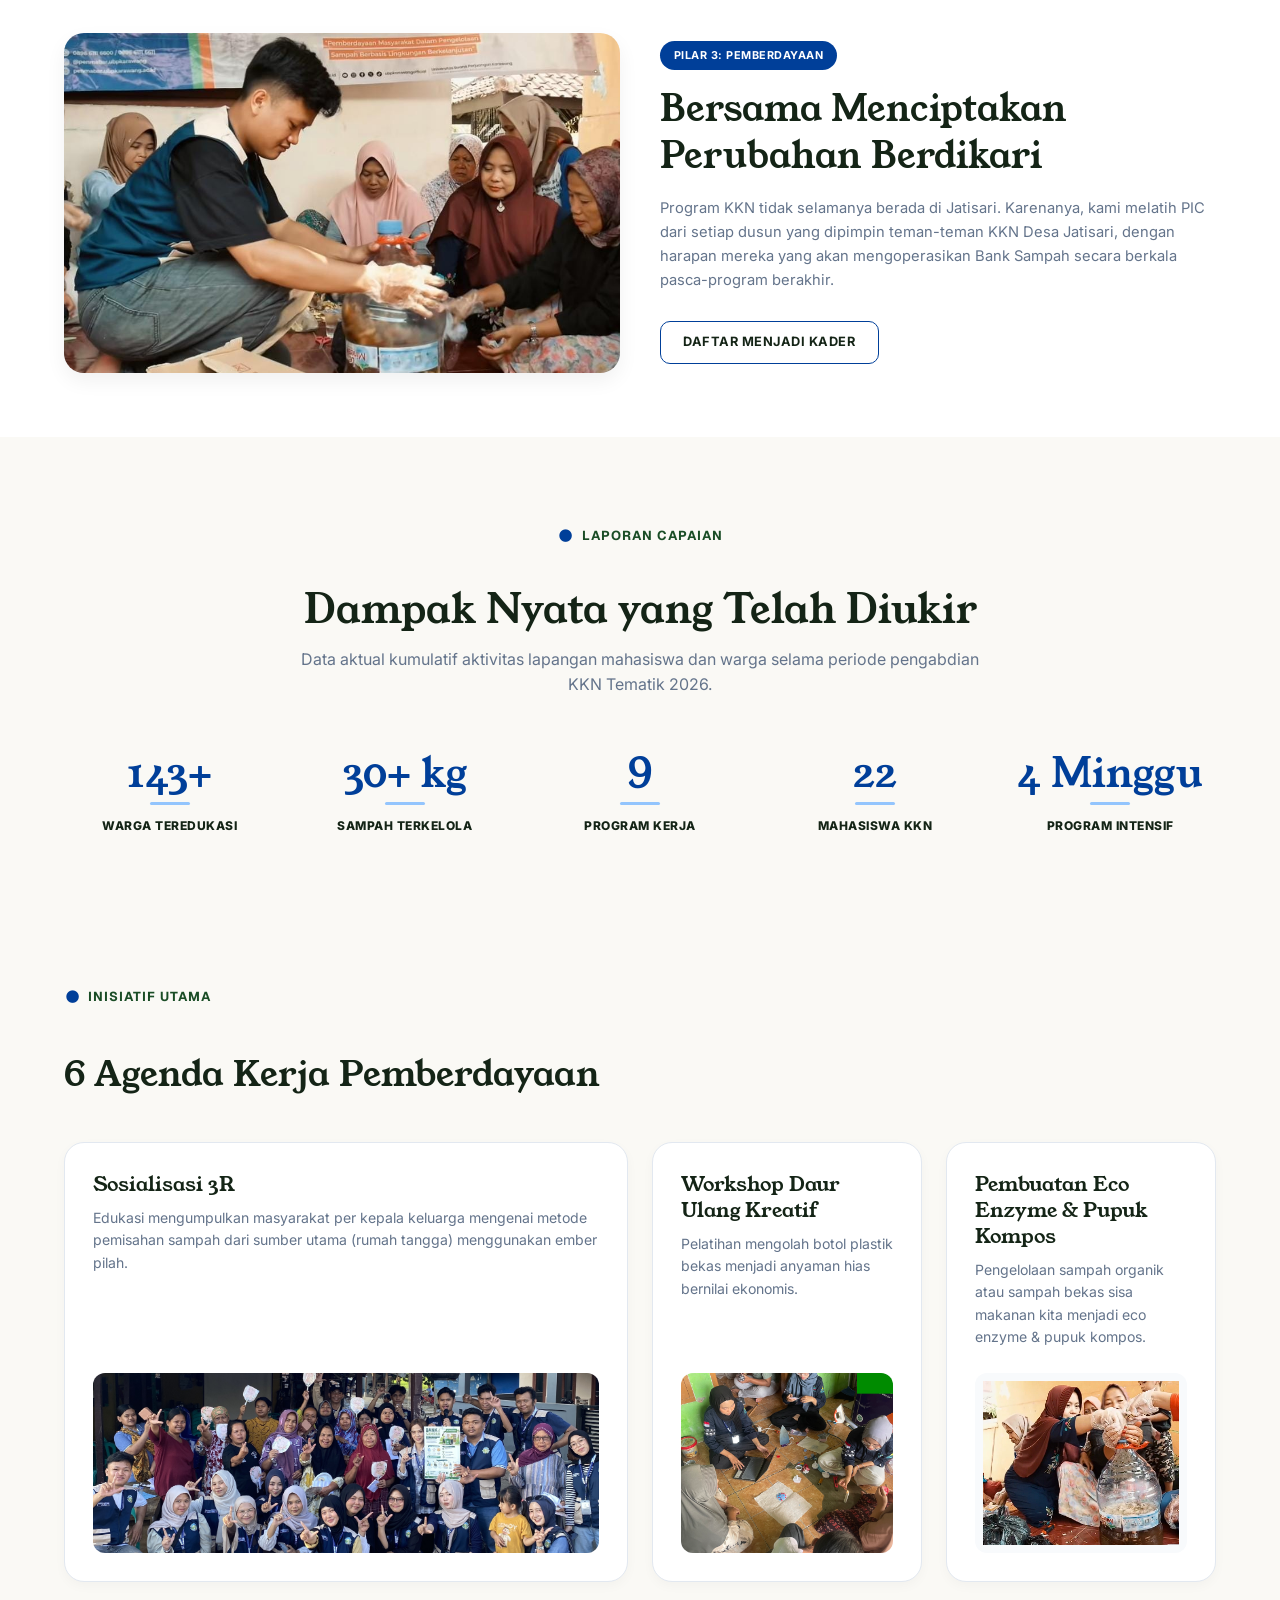
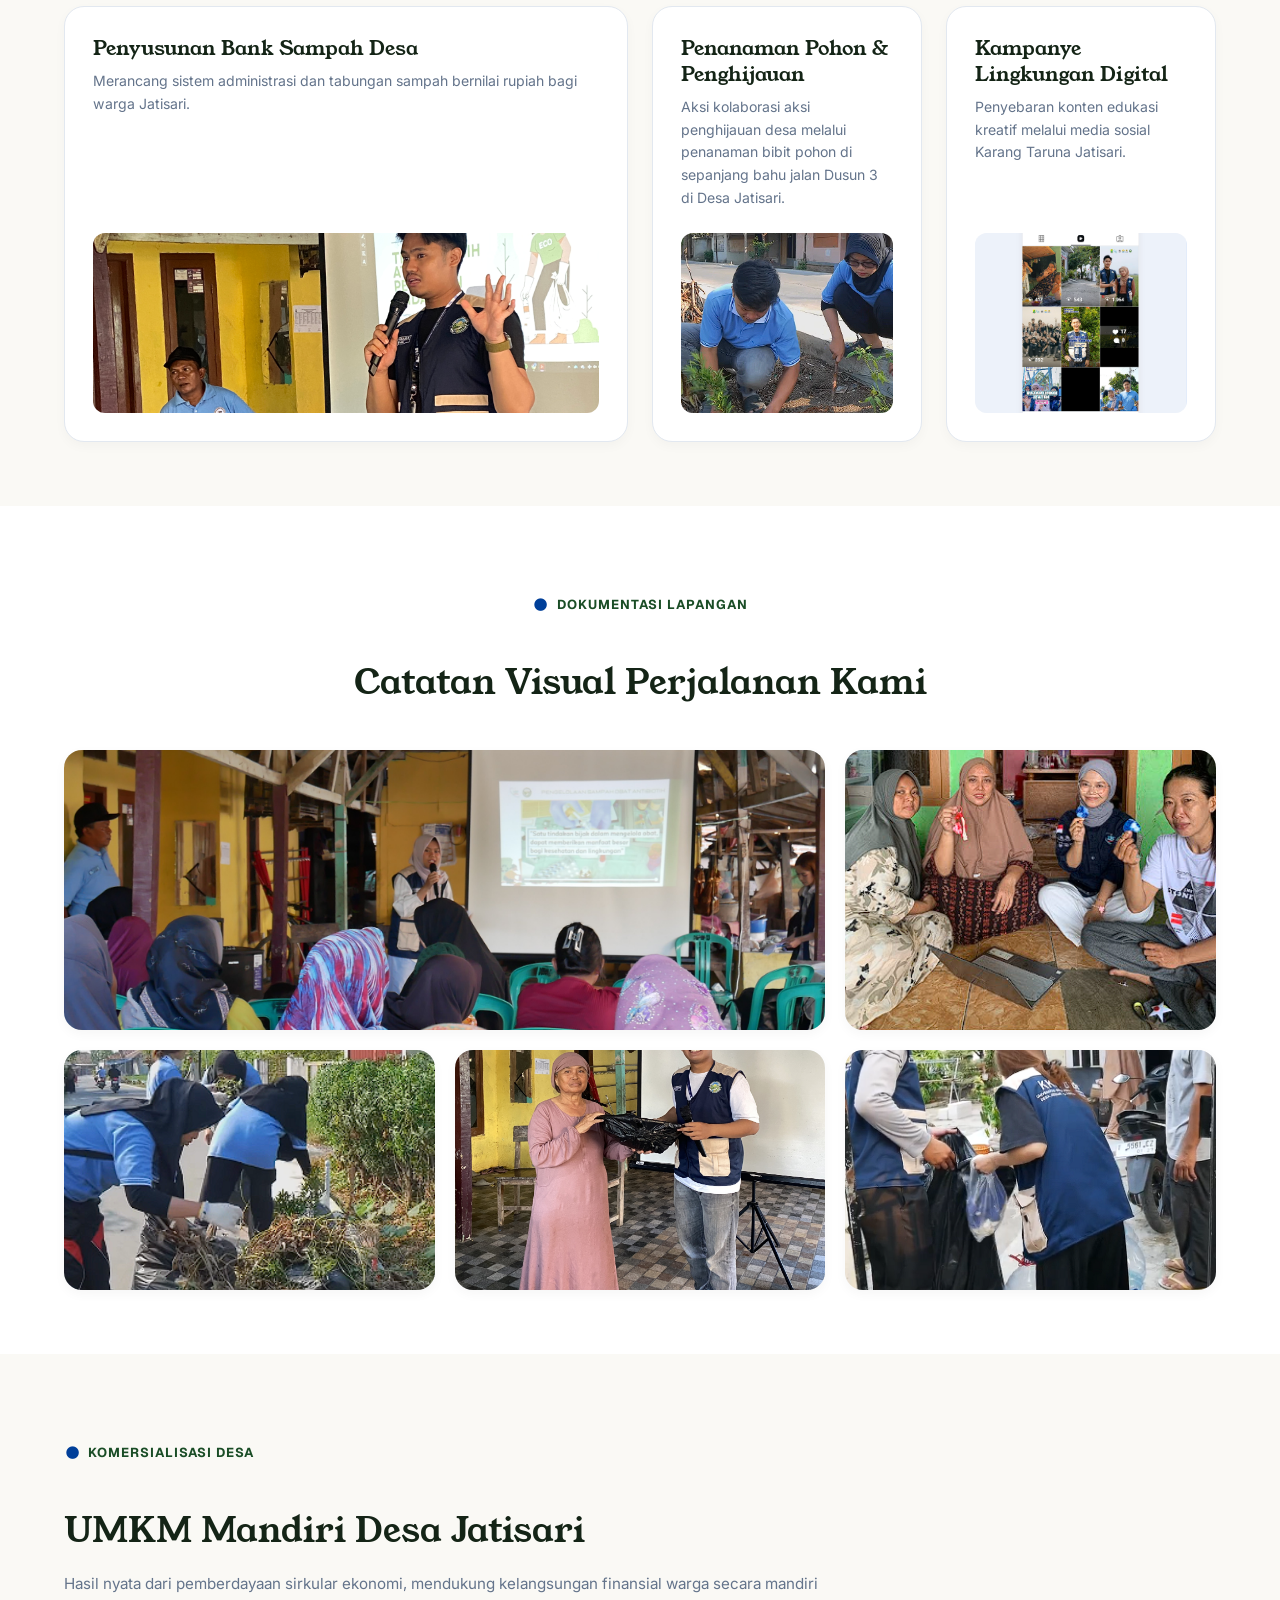
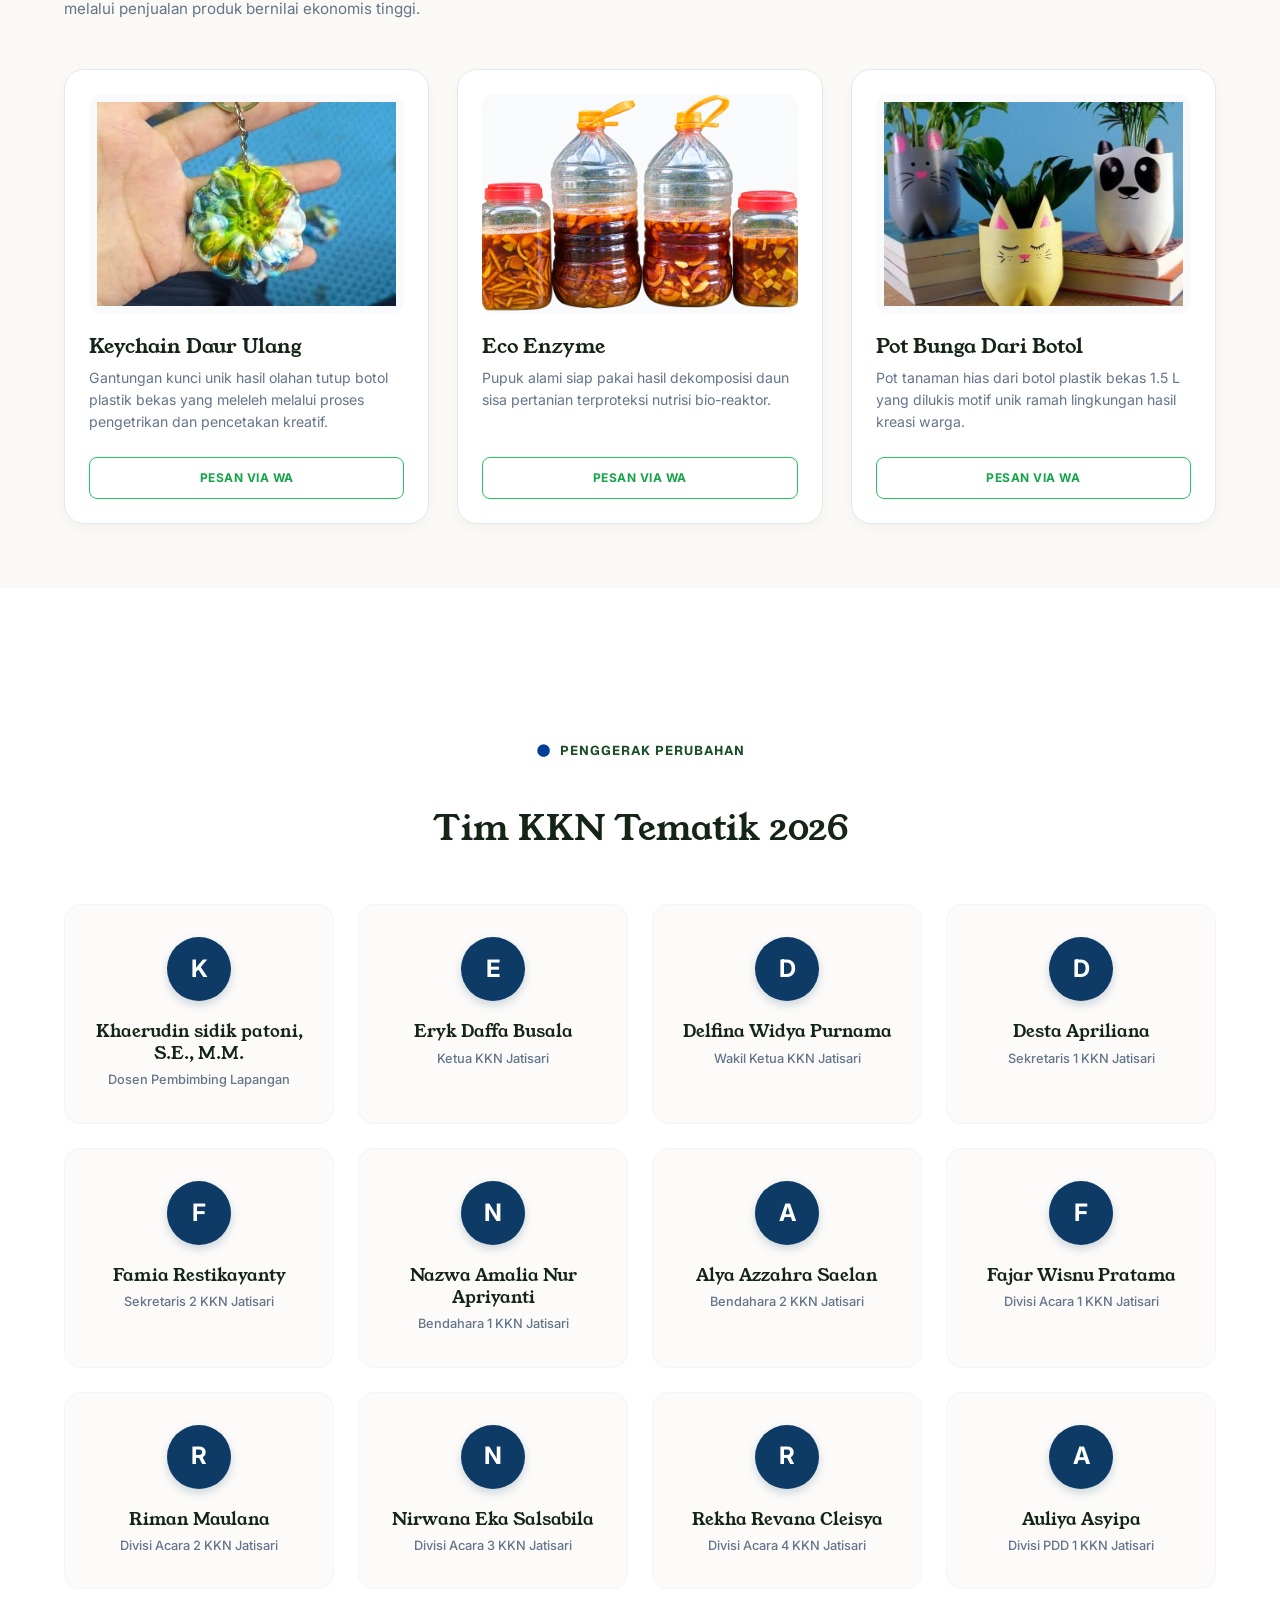
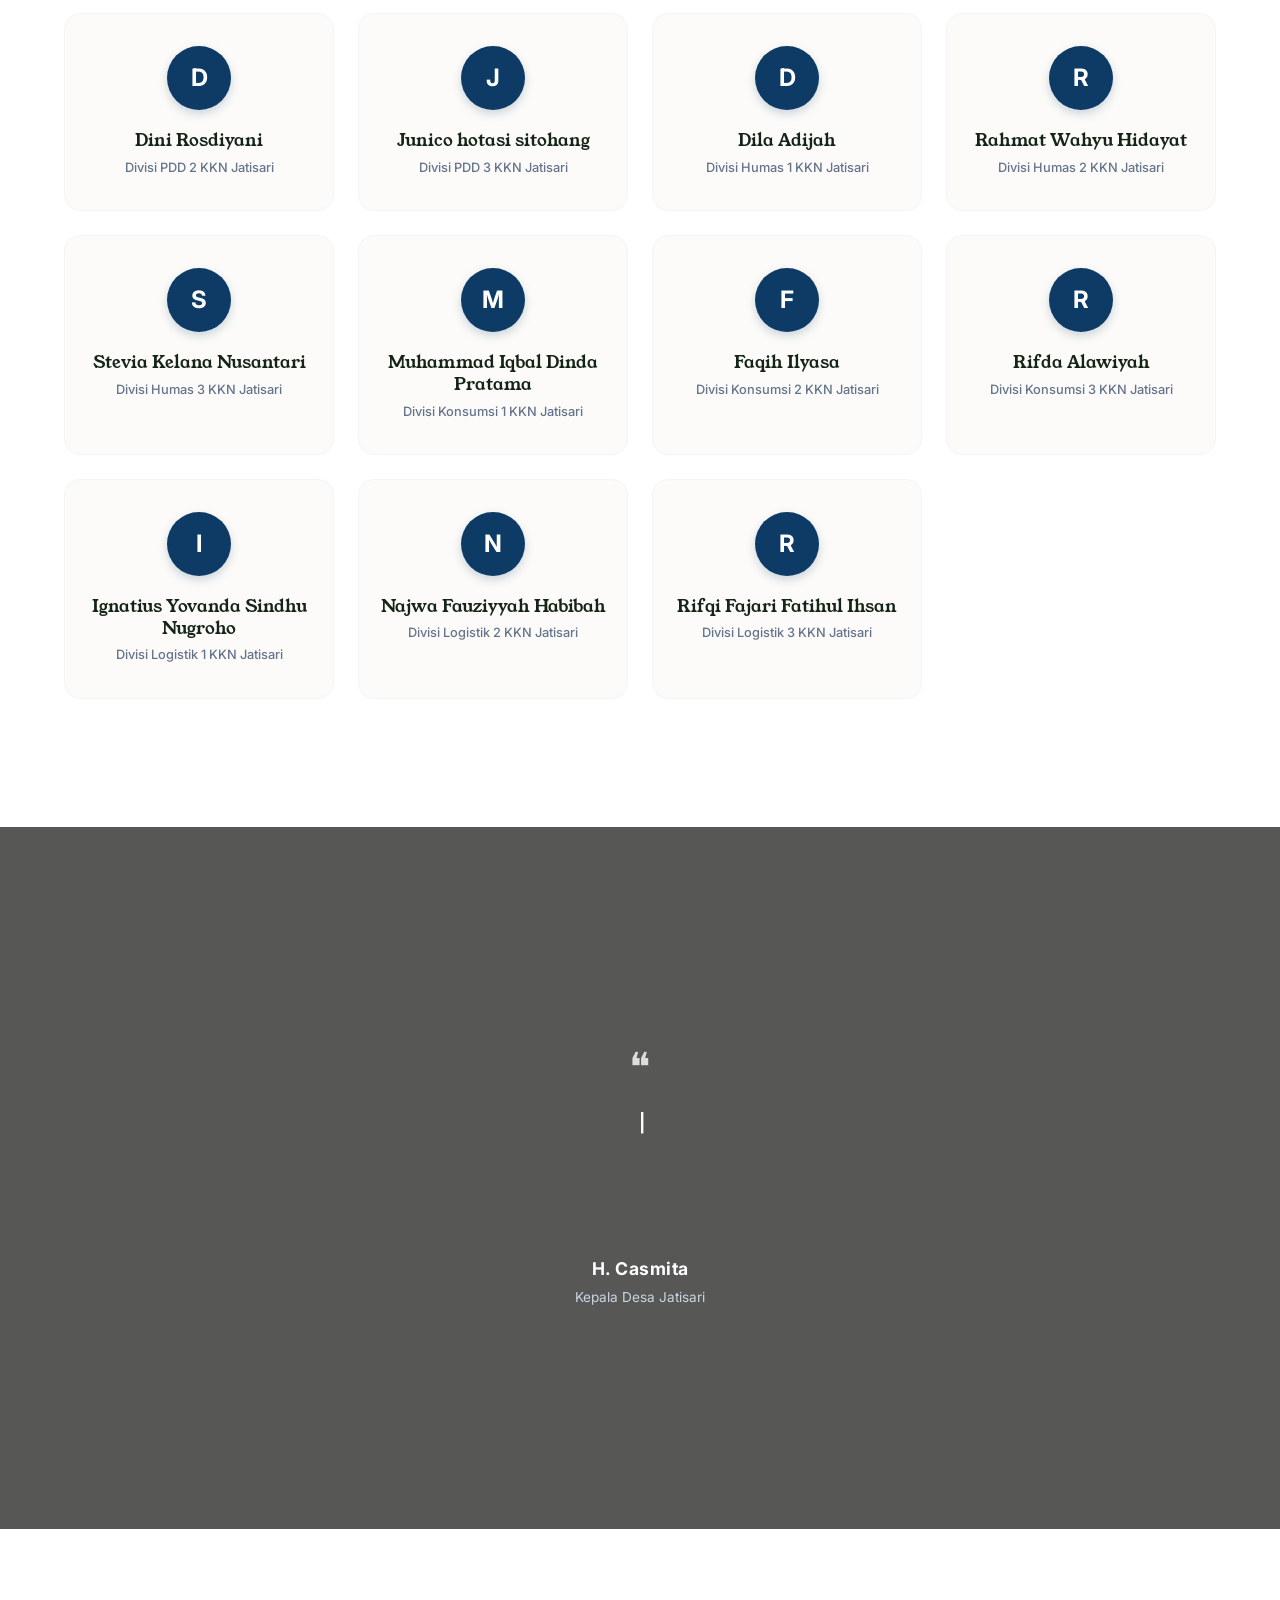
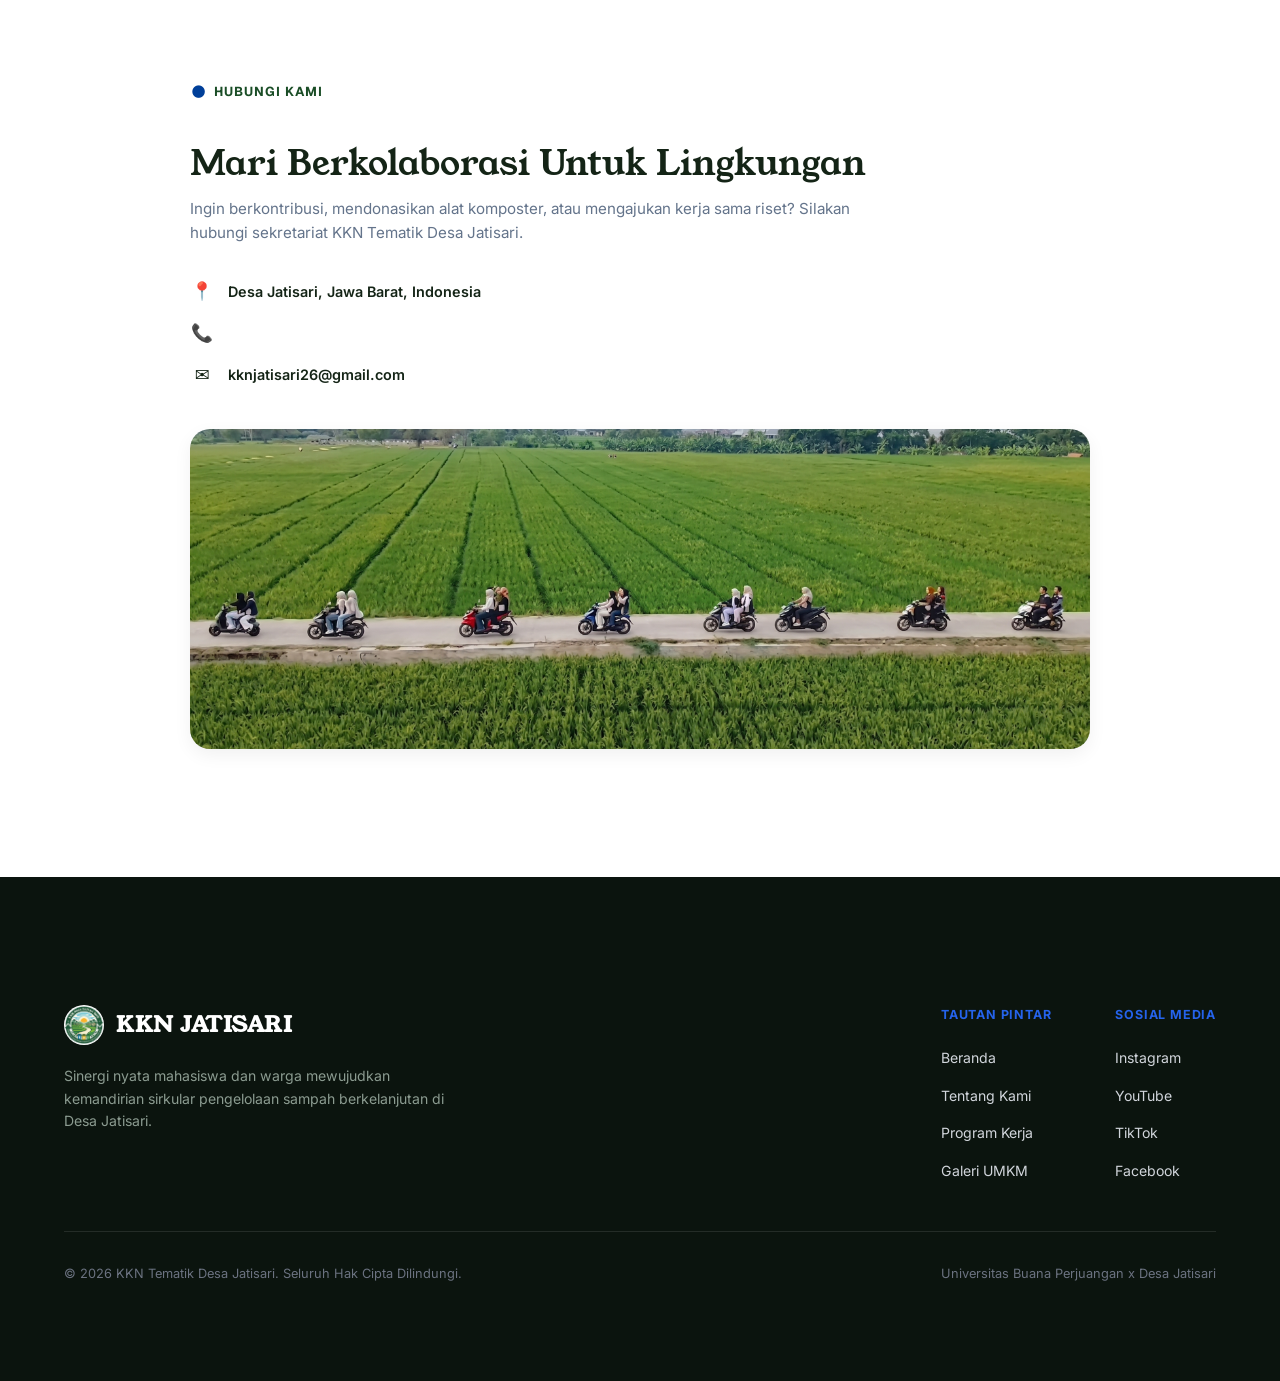
==== commit becd2519: "#" ====
--- a/index.html
+++ b/index.html
@@ -8,16 +8,14 @@
     <link rel="stylesheet" href="styles.css">
 </head>
 <body>
-
     <!-- NAVBAR -->
     <nav class="navbar">
         <div class="nav-container">
             <!-- BRAND LOGO -->
             <a href="index.html" class="brand-logo">
                 <img src="img/logo1.jpeg" class="logo-img" alt="Logo KKN">
-                <span class="logo-text">KKN JATISARI</span>
+                <span class="logo-text">KKN DESA JATISARI 2026</span>
             </a>
-
             <!-- TOMBOL HAMBURGER -->
             <button class="menu-btn" id="mobile-menu-btn" type="button" onclick="toggleSidebar(event)">
                 ☰
@@ -32,86 +30,723 @@
                     <span>Menu Navigasi</span>
                     <button class="close-btn" id="close-btn" type="button" onclick="closeSidebar(event)">&times;</button>
                 </li>
+                <li><a href="index.html#top-page" class="nav-link active">Beranda</a></li>
+                <li><a href="index.html#alur-transformasi" class="nav-link">Tentang Kami</a></li>
+                <li><a href="index.html#agenda-pemberdayaan"class="nav-link"> Program Kerja</a></li>
+                <li><a href="index.html#dokumentasi-visual" class="nav-link"> Galeri</a></li>
+                <li><a href="index.html#umkm-desa" class="nav-link"> UMKM</a></li>
+                <li><a href="index.html#penggerak-perubahan" class="nav-link">Struktur Organisasi</a></li>
+                <li><a href="index.html#kolaborasi-lingkungan" class="nav-link">Kontak Kami</a></li>
+            </ul>
+        </div>
+    </nav>
+
+    <!-- POP-UP PETUNJUK SCROLL -->
+    <div id="scroll-toast" class="scroll-toast">
+        <span class="scroll-text">Scroll ke bawah untuk melihat konten</span>
+        <span class="scroll-icon">↓</span>
+    </div>
+
+    <section id="top-page" class="hero">
+        <div class="hero-content">
+            <span class="hero-badge">KKN TEMATIK LINGKUNGAN 2026</span>
+            <h1 class="hero-title">Optimalisasi Pengelolaan Sampah Berbasis Edukasi, Teknologi, dan Pemberdayaan Masyarakat</h1>
+            <p class="hero-description">Program KKN Universitas & Desa Jatisari berkolaborasi meluncurkan sistem pengelolaan sirkular untuk menjadi kelola sampah dengan sungguh, wujudkan lingkungan yang tangguh.</p>
+            <div class="btn-group">
+                <a href="proker.html" class="btn btn-secondary">JELAJAHI PROGRAM</a>
+                <a href="kontak.html" class="btn btn-primary">LIHAT GALERI</a>
+            </div>
+        </div>
+    </section>
+    <section id="alur-transformasi">
+        <div class="container">
+            
+            <!-- HEADER SECTION -->
+            <div class="transform-header">
+                <div class="badge-tag-blue">
+                    <span class="badge-dot">•</span>
+                    <span class="badge-text">ALUR TRANSFORMASI</span>
+                </div>
+                <h2 class="transform-title">Dari Ancaman Menjadi Peluang Berkelanjutan</h2>
+                <p class="transform-subtitle">
+                    Bagaimana kolaborasi mahasiswa KKN dan warga memicu perubahan sistematis dari hulu ke hilir demi masa depan Desa Jatisari.
+                </p>
+            </div>
+
+            <!-- GRID 6 KARTU -->
+            <div class="transform-grid">
+
+                <!-- KARTU 01 -->
+                <div class="transform-card">
+                    <div class="card-head">
+                        <span class="step-num">01</span>
+                        <span class="pill-badge">KONDISI</span>
+                    </div>
+                    <h3>Masalah Sampah</h3>
+                    <p>Tumpukan sampah organik & plastik yang masih dibuang ke sungai dampaknya pertanian sawah tidak subur.</p>
+                    <div class="card-img-box">
+                        <img src="img/gambar1.png" alt="Masalah Sampah">
+                    </div>
+                </div>
+
+                <!-- KARTU 02 -->
+                <div class="transform-card">
+                    <div class="card-head">
+                        <span class="step-num">02</span>
+                        <span class="pill-badge">PREVENTIF</span>
+                    </div>
+                    <h3>Sosialisasi 3R</h3>
+                    <p>Sosialisasi ini dihadiri per kepala keluarga dan memberikan edukasi seberapa pentingnya kesadaran sirkular sejak dini.</p>
+                    <div class="card-img-box">
+                        <img src="img/gambar2.jpg" alt="Sosialisasi 3R">
+                    </div>
+                </div>
+
+                <!-- KARTU 03 -->
+                <div class="transform-card">
+                    <div class="card-head">
+                        <span class="step-num">03</span>
+                        <span class="pill-badge">METODE</span>
+                    </div>
+                    <h3>Injeksi Teknologi</h3>
+                    <p>Penerapan alat pencacah sampah organik untuk meminimalisir sampah agar menjadi kompos atau eco-enzyme.</p>
+                    <div class="card-img-box img-contain">
+                        <img src="img/gambar3.png" alt="Injeksi Teknologi">
+                    </div>
+                </div>
+
+                <!-- KARTU 04 -->
+                <div class="transform-card">
+                    <div class="card-head">
+                        <span class="step-num">04</span>
+                        <span class="pill-badge">SINERGI</span>
+                    </div>
+                    <h3>Aksi Bersama</h3>
+                    <p>Gotong royong massal melibatkan seluruh dusun membersihkan sungai dan jalanan desa.</p>
+                    <div class="card-img-box">
+                        <img src="img/gambar4.jpg" alt="Aksi Bersama">
+                    </div>
+                </div>
+
+                <!-- KARTU 05 -->
+                <div class="transform-card">
+                    <div class="card-head">
+                        <span class="step-num">05</span>
+                        <span class="pill-badge">EKONOMI</span>
+                    </div>
+                    <h3>Pemberdayaan</h3>
+                    <p>Pendirian Bank Sampah mandiri dan pelatihan kerajinan komersial bernilai jual tinggi.</p>
+                    <div class="card-img-box">
+                        <img src="img/gambar5.png" alt="Pemberdayaan">
+                    </div>
+                </div>
+
+                <!-- KARTU 06 -->
+                <div class="transform-card">
+                    <div class="card-head">
+                        <span class="step-num">06</span>
+                        <span class="pill-badge">DAMPAK</span>
+                    </div>
+                    <h3>Perubahan Abadi</h3>
+                    <p>Lahirnya ekosistem desa mandiri sampah yang menginspirasi wilayah Jawa Barat.</p>
+                    <div class="card-img-box">
+                        <img src="img/gambar6.png" alt="Perubahan Abadi">
+                    </div>
+                </div>
+
+            </div>
+        </div>
+    </section>
+    <!-- SECTION METODOLOGI GERAKAN (3 PILAR UTAMA) -->
+    <section id="metodologi-gerakan" class="section-scroll-target">
+        <div class="container">
+            
+            <!-- HEADER SECTION -->
+            <div class="metodologi-header">
+                <div class="badge-tag-blue">
+                    <span class="badge-dot">•</span>
+                    <span class="badge-text">TIGA PILAR UTAMA</span>
+                </div>
+                <h2 class="metodologi-title">Metodologi Gerakan KKN Desa Jatisari</h2>
+            </div>
+
+            <!-- LIST PILAR (ZIGZAG LAYOUT) -->
+            <div class="pilar-wrapper">
+
+                <!-- PILAR 1 (FOTO KIRI) -->
+                <div class="pilar-card">
+                    <div class="pilar-media">
+                        <img src="img/gambar7.jpg" alt="Edukasi Kesadaran Lingkungan">
+                    </div>
+                    <div class="pilar-content">
+                        <span class="pilar-badge">PILAR 1: EDUKASI</span>
+                        <h3>Membangun Kesadaran Lingkungan Kolektif</h3>
+                        <p>
+                            Kami percaya kesadaran adalah fondasi dari keberlanjutan. Melalui metode interaktif  sosialisasi 3R seperti memberikan praktik dampak nya langsung edukasi bagi anak-anak dan sosialisasi langsung ke rumah warga (door-to-door), kami menanamkan kebiasaan memilah sampah organik dan anorganik langsung dari yang paling terdekat seperti sampah dapur keluarga.
+                        </p>
+                        <blockquote class="pilar-quote">
+                            "Satu pilahan sampah di rumah hari ini mencegah bencana penumpukan esok hari."
+                            <cite>— KKN Desa Jatisari</cite>
+                        </blockquote>
+                    </div>
+                </div>
+
+                <!-- PILAR 2 (FOTO KANAN / REVERSE) -->
+                <div class="pilar-card pilar-reverse">
+                    <div class="pilar-media">
+                        <img src="img/gambar8.png" alt="Inovasi Pengelolaan Sampah">
+                    </div>
+                    <div class="pilar-content">
+                        <span class="pilar-badge">PILAR 2: TEKNOLOGI</span>
+                        <h3>Inovasi Pengelolaan Sampah Tepat Eco Enzyme & Pupuk Kompos</h3>
+                        <p>
+                            Teknologi tidak selalu harus rumit, tetapi harus fungsional dan mudah diterapkan. Melalui program ini, kami memperkenalkan pengolahan sampah organik menjadi eco enzyme dan pupuk kompos dengan memanfaatkan galon plastik bekas sebagai wadah pengolahan. Sisa makanan dan bahan organik rumah tangga dimasukkan ke dalam wadah tersebut untuk melalui proses fermentasi selama kurang lebih tiga bulan sebelum dapat digunakan.
+                        </p>
+                        <div class="pilar-stats">
+                            <div class="pilar-stat-item">
+                                <span class="pilar-stat-num">100%</span>
+                                <span class="pilar-stat-label">Bahan Lokal Murah</span>
+                            </div>
+                            <div class="pilar-stat-item">
+                                <span class="pilar-stat-num">24 Jam</span>
+                                <span class="pilar-stat-label">Proses Bio-Aktivator</span>
+                            </div>
+                        </div>
+                    </div>
+                </div>
+
+                <!-- PILAR 3 (FOTO KIRI) -->
+                <div class="pilar-card">
+                    <div class="pilar-media">
+                        <img src="img/gambar9.jpg" alt="Pemberdayaan Berdikari">
+                    </div>
+                    <div class="pilar-content">
+                        <span class="pilar-badge">PILAR 3: PEMBERDAYAAN</span>
+                        <h3>Bersama Menciptakan Perubahan Berdikari</h3>
+                        <p>
+                            Program KKN tidak selamanya berada di Jatisari. Karenanya, kami melatih PIC dari setiap dusun yang dipimpin teman-teman KKN Desa Jatisari, dengan harapan mereka yang akan mengoperasikan Bank Sampah secara berkala pasca-program berakhir.
+                        </p>
+                        <a href=# class="btn-outline-pilar">DAFTAR MENJADI KADER</a>
+                    </div>
+                </div>
+
+            </div>
+        </div>
+    </section>
+    <!-- SECTION LAPORAN CAPAIAN -->
+    <section id="laporan-capaian" class="section-scroll-target">
+        <div class="container">
+            
+            <!-- HEADER SECTION -->
+            <div class="capaian-header">
+                <div class="badge-tag-blue">
+                    <span class="badge-dot">•</span>
+                    <span class="badge-text">LAPORAN CAPAIAN</span>
+                </div>
+                <h2 class="capaian-title">Dampak Nyata yang Telah Diukir</h2>
+                <p class="capaian-subtitle">
+                    Data aktual kumulatif aktivitas lapangan mahasiswa dan warga selama periode pengabdian KKN Tematik 2026.
+                </p>
+            </div>
+
+            <!-- GRID 5 KOLOM ANGKA STATISTIK -->
+            <div class="capaian-grid grid-3">
+
+                <!-- ITEM 1 -->
+                <div class="capaian-item">
+                    <div class="card-stat-number">143+</div>
+                    <div class="capaian-line"></div>
+                    <p class="capaian-label">WARGA TEREDUKASI</p>
+                </div>
+
+                <!-- ITEM 2 -->
+                <div class="capaian-item">
+                    <div class="card-stat-number">30+ kg</div>
+                    <div class="capaian-line"></div>
+                    <p class="capaian-label">SAMPAH TERKELOLA</p>
+                </div>
+
+                <!-- ITEM 3 -->
+                <div class="capaian-item">
+                    <div class="card-stat-number">9</div>
+                    <div class="capaian-line"></div>
+                    <p class="capaian-label">PROGRAM KERJA</p>
+                </div>
+
+                <!-- ITEM 4 -->
+                <div class="capaian-item">
+                    <div class="card-stat-number">22</div>
+                    <div class="capaian-line"></div>
+                    <p class="capaian-label">MAHASISWA KKN</p>
+                </div>
+
+                <!-- ITEM 5 -->
+                <div class="capaian-item">
+                    <div class="card-stat-number">4 Minggu</div>
+                    <div class="capaian-line"></div>
+                    <p class="capaian-label">PROGRAM INTENSIF</p>
+                </div>
+
+            </div>
+        </div>
+    </section>
+    <!-- SECTION 6 AGENDA KERJA PEMBERDAYAAN -->
+    <section id="agenda-pemberdayaan" class="section-scroll-target">
+        <div class="container">
+            
+            <!-- HEADER SECTION -->
+            <div class="agenda-header">
+                <div class="badge-tag-blue">
+                    <span class="badge-dot">•</span>
+                    <span class="badge-text">INISIATIF UTAMA</span>
+                </div>
+                <h2 class="agenda-title">6 Agenda Kerja Pemberdayaan</h2>
+            </div>
+
+            <!-- GRID KARTU AGENDA (LEBAR BERVARIASI) -->
+            <div class="agenda-grid">
+
+                <!-- KARTU 1 (LEBAR / FEATURED) -->
+                <div class="agenda-card card-wide">
+                    <div class="agenda-text-box">
+                        <h3>Sosialisasi 3R</h3>
+                        <p>Edukasi mengumpulkan masyarakat per kepala keluarga mengenai metode pemisahan sampah dari sumber utama (rumah tangga) menggunakan ember pilah.</p>
+                    </div>
+                    <div class="agenda-img-box">
+                        <img src="img/gambar10.JPG" alt="Sosialisasi 3R">
+                    </div>
+                </div>
+
+                <!-- KARTU 2 (STANDAR) -->
+                <div class="agenda-card">
+                    <div class="agenda-text-box">
+                        <h3>Workshop Daur Ulang Kreatif</h3>
+                        <p>Pelatihan mengolah botol plastik bekas menjadi anyaman hias bernilai ekonomis.</p>
+                    </div>
+                    <div class="agenda-img-box">
+                        <img src="img/gambar11.jpg" alt="Workshop Daur Ulang">
+                    </div>
+                </div>
+
+                <!-- KARTU 3 (STANDAR - FIT CONTAINER UNTUK BOTOL/EKYM) -->
+                <div class="agenda-card">
+                    <div class="agenda-text-box">
+                        <h3>Pembuatan Eco Enzyme & Pupuk Kompos</h3>
+                        <p>Pengelolaan sampah organik atau sampah bekas sisa makanan kita menjadi eco enzyme & pupuk kompos.</p>
+                    </div>
+                    <div class="agenda-img-box img-contain">
+                        <img src="img/gambar12.png" alt="Eco Enzyme">
+                    </div>
+                </div>
+
+                <!-- KARTU 4 (LEBAR / FEATURED) -->
+                <div class="agenda-card card-wide">
+                    <div class="agenda-text-box">
+                        <h3>Penyusunan Bank Sampah Desa</h3>
+                        <p>Merancang sistem administrasi dan tabungan sampah bernilai rupiah bagi warga Jatisari.</p>
+                    </div>
+                    <div class="agenda-img-box">
+                        <img src="img/gambar2.jpg" alt="Bank Sampah Desa">
+                    </div>
+                </div>
+
+                <!-- KARTU 5 (STANDAR) -->
+                <div class="agenda-card">
+                    <div class="agenda-text-box">
+                        <h3>Penanaman Pohon & Penghijauan</h3>
+                        <p>Aksi kolaborasi aksi penghijauan desa melalui penanaman bibit pohon di sepanjang bahu jalan Dusun 3  di Desa Jatisari.</p>
+                    </div>
+                    <div class="agenda-img-box">
+                        <img src="img/gambar13.png" alt="Pelatihan Kompos">
+                    </div>
+                </div>
+
+                <!-- KARTU 6 (STANDAR) -->
+                <div class="agenda-card">
+                    <div class="agenda-text-box">
+                        <h3>Kampanye Lingkungan Digital</h3>
+                        <p>Penyebaran konten edukasi kreatif melalui media sosial Karang Taruna Jatisari.</p>
+                    </div>
+                    <div class="agenda-img-box">
+                        <img src="img/gambar14.png" alt="Kampanye Digital">
+                    </div>
+                </div>
+
+            </div>
+        </div>
+    </section>
+    <!-- SECTION DOKUMENTASI LAPANGAN -->
+    <section id="dokumentasi-visual" class="section-scroll-target">
+        <div class="container">
+            
+            <!-- HEADER SECTION -->
+            <div class="visual-header">
+                <div class="badge-tag-blue">
+                    <span class="badge-dot">•</span>
+                    <span class="badge-text">DOKUMENTASI LAPANGAN</span>
+                </div>
+                <h2 class="visual-title">Catatan Visual Perjalanan Kami</h2>
+            </div>
+
+            <!-- BENTO/GRID ASIMETRIS FOTO -->
+            <div class="visual-grid">
+
+                <!-- FOTO 1: WIDE (FOTO UTAMA BERSAMA WARGA) -->
+                <div class="visual-card card-wide">
+                    <img src="img/gambar15.JPG" alt="Foto Bersama Warga Desa">
+                </div>
+
+                <!-- FOTO 2: PRESENTASI / EDUSASI -->
+                <div class="visual-card card-tall">
+                    <img src="img/gambar16.png" alt="Sosialisasi dan Presentasi Program">
+                </div>
+
+                <!-- FOTO 3: PRAKTIK PEMBUATAN ECO ENZYME -->
+                <div class="visual-card">
+                    <img src="img/gambar17.png" alt="Praktik Pengolahan Sampah Organik">
+                </div>
+
+                <!-- FOTO 4: AKSI GOBAR / KERJA BAKTI -->
+                <div class="visual-card">
+                    <img src="img/gambar18.JPG" alt="Aksi Bersama di Lapangan">
+                </div>
+
+                <!-- FOTO 5: PEMASANGAN PAPAN INFORMASI -->
+                <div class="visual-card">
+                    <img src="img/gambar19.png" alt="Pemasangan Papan Informasi Desa">
+                </div>
+
+            </div>
+        </div>
+    </section>
+    <!-- SECTION UMKM MANDIRI DESA -->
+    <section id="umkm-desa" class="section-scroll-target">
+        <div class="container">
+            
+            <!-- HEADER SECTION -->
+            <div class="umkm-header">
+                <div class="badge-tag-blue">
+                    <span class="badge-dot">•</span>
+                    <span class="badge-text">KOMERSIALISASI DESA</span>
+                </div>
+                <h2 class="umkm-title">UMKM Mandiri Desa Jatisari</h2>
+                <p class="umkm-subtitle">
+                    Hasil nyata dari pemberdayaan sirkular ekonomi, mendukung kelangsungan finansial warga secara mandiri melalui penjualan produk bernilai ekonomis tinggi.
+                </p>
+            </div>
+
+            <!-- GRID 3 KARTU PRODUK -->
+            <div class="umkm-grid">
+
+                <!-- KARTU PRODUK 1 (KEYCHAIN TUTUP BOTOL) -->
+                <div class="product-card">
+                    <div class="product-img-box img-contain">
+                        <img src="img/keychain.jpg" alt="Keychain Tutup Botol Bekas">
+                    </div>
+                    <div class="product-body">
+                        <div class="product-head">
+                            <h3>Keychain Daur Ulang</h3>
+                        </div>
+                        <p class="product-desc">
+                            Gantungan kunci unik hasil olahan tutup botol plastik bekas yang meleleh melalui proses pengetrikan dan pencetakan kreatif.
+                        </p>
+                        <a href=# target="_blank" class="btn-wa">PESAN VIA WA</a>
+                    </div>
+                </div>
+
+                <!-- KARTU PRODUK 2 -->
+                <div class="product-card">
+                    <div class="product-img-box">
+                        <img src="img/ecoenzym.png" alt="Eco Enzyme">
+                    </div>
+                    <div class="product-body">
+                        <div class="product-head">
+                            <h3>Eco Enzyme</h3>
+                        </div>
+                        <p class="product-desc">
+                            Pupuk alami siap pakai hasil dekomposisi daun sisa pertanian terproteksi nutrisi bio-reaktor.
+                        </p>
+                        <a href=# target="_blank" class="btn-wa">PESAN VIA WA</a>
+                    </div>
+                </div>
+
+                <!-- KARTU PRODUK 3 (POT BUNGA BOTOL PLASTIK) -->
+                <div class="product-card">
+                    <div class="product-img-box img-contain">
+                        <img src="img/pot.jpg" alt="Pot Bunga Botol Plastik">
+                    </div>
+                    <div class="product-body">
+                        <div class="product-head">
+                            <h3>Pot Bunga Dari Botol</h3>
+                        </div>
+                        <p class="product-desc">
+                            Pot tanaman hias dari botol plastik bekas 1.5 L yang dilukis motif unik ramah lingkungan hasil kreasi warga.
+                        </p>
+                        <a href=# target="_blank" class="btn-wa">PESAN VIA WA</a>
+                    </div>
+                </div>
+
+            </div>
+        </div>
+    </section>
+    <!-- SECTION TIM KKN TEMATIK (AVATAR INISIAL) -->
+    <section id="penggerak-perubahan" class="section-scroll-target">
+        <div class="container">
+            
+            <!-- HEADER SECTION -->
+            <div class="team-header">
+                <div class="badge-tag-blue">
+                    <span class="badge-dot">•</span>
+                    <span class="badge-text">PENGGERAK PERUBAHAN</span>
+                </div>
+                <h2 class="team-title">Tim KKN Tematik 2026</h2>
+            </div>
+
+            <!-- GRID 4 KOLOM KARTU ANGGOTA -->
+            <div class="team-grid">
+                <div class="team-card">
+                    <div class="initial-avatar">K</div>
+                    <h3>Khaerudin sidik patoni, S.E., M.M.</h3>
+                    <p class="team-role">Dosen Pembimbing Lapangan</p>
+                </div>
+                <div class="team-card">
+                    <div class="initial-avatar">E</div>
+                    <h3>Eryk Daffa Busala</h3>
+                    <p class="team-role">Ketua KKN Jatisari</p>
+                </div>
+                <div class="team-card">
+                    <div class="initial-avatar">D</div>
+                    <h3>Delfina Widya Purnama</h3>
+                    <p class="team-role">Wakil Ketua KKN Jatisari</p>
+                </div>
+                <div class="team-card">
+                    <div class="initial-avatar">D</div>
+                    <h3>⁠Desta Apriliana</h3>
+                    <p class="team-role">Sekretaris 1 KKN Jatisari</p>
+                </div>
+                <div class="team-card">
+                    <div class="initial-avatar">F</div>
+                    <h3>Famia Restikayanty</h3>
+                    <p class="team-role">Sekretaris 2 KKN Jatisari</p>
+                </div>
+                <div class="team-card">
+                    <div class="initial-avatar">N</div>
+                    <h3>Nazwa Amalia Nur Apriyanti</h3>
+                    <p class="team-role">Bendahara 1 KKN Jatisari</p>
+                </div>
+                <div class="team-card">
+                    <div class="initial-avatar">A</div>
+                    <h3>⁠Alya Azzahra Saelan</h3>
+                    <p class="team-role">Bendahara 2 KKN Jatisari</p>
+                </div>
+                <div class="team-card">
+                    <div class="initial-avatar">F</div>
+                    <h3>Fajar Wisnu Pratama</h3>
+                    <p class="team-role">Divisi Acara 1 KKN Jatisari</p>
+                </div>
+
+                <div class="team-card">
+                    <div class="initial-avatar">R</div>
+                    <h3>Riman Maulana</h3>
+                    <p class="team-role">Divisi Acara 2 KKN Jatisari</p>
+                </div>
+
+                <div class="team-card">
+                    <div class="initial-avatar">N</div>
+                    <h3>Nirwana Eka Salsabila</h3>
+                    <p class="team-role">Divisi Acara 3 KKN Jatisari</p>
+                </div>
+
+                <div class="team-card">
+                    <div class="initial-avatar">R</div>
+                    <h3>Rekha Revana Cleisya</h3>
+                    <p class="team-role">Divisi Acara 4 KKN Jatisari</p>
+                </div>
+
+                <div class="team-card">
+                    <div class="initial-avatar">A</div>
+                    <h3>Auliya Asyipa</h3>
+                    <p class="team-role">Divisi PDD 1 KKN Jatisari</p>
+                </div>
+
+                <div class="team-card">
+                    <div class="initial-avatar">D</div>
+                    <h3>⁠Dini Rosdiyani</h3>
+                    <p class="team-role">Divisi PDD 2 KKN Jatisari</p>
+                </div>
+
+                <div class="team-card">
+                    <div class="initial-avatar">J</div>
+                    <h3>Junico hotasi sitohang</h3>
+                    <p class="team-role">Divisi PDD 3 KKN Jatisari</p>
+                </div>
+
+                <div class="team-card">
+                    <div class="initial-avatar">D</div>
+                    <h3>Dila Adijah</h3>
+                    <p class="team-role">Divisi Humas 1 KKN Jatisari</p>
+                </div>
+
+                <div class="team-card">
+                    <div class="initial-avatar">R</div>
+                    <h3>Rahmat Wahyu Hidayat</h3>
+                    <p class="team-role">Divisi Humas 2 KKN Jatisari</p>
+                </div>
+
+                <div class="team-card">
+                    <div class="initial-avatar">S</div>
+                    <h3>Stevia Kelana Nusantari</h3>
+                    <p class="team-role">Divisi Humas 3 KKN Jatisari</p>
+                </div>
+
+                <div class="team-card">
+                    <div class="initial-avatar">M</div>
+                    <h3>⁠Muhammad Iqbal Dinda Pratama</h3>
+                    <p class="team-role">Divisi Konsumsi 1 KKN Jatisari</p>
+                </div>
+
+                <div class="team-card">
+                    <div class="initial-avatar">F</div>
+                    <h3>Faqih Ilyasa</h3>
+                    <p class="team-role">Divisi Konsumsi 2 KKN Jatisari</p>
+                </div>
+
+                <div class="team-card">
+                    <div class="initial-avatar">R</div>
+                    <h3>Rifda Alawiyah</h3>
+                    <p class="team-role">Divisi Konsumsi 3 KKN Jatisari</p>
+                </div> 
+
+                <div class="team-card">
+                    <div class="initial-avatar">I</div>
+                    <h3>⁠Ignatius Yovanda Sindhu Nugroho</h3>
+                    <p class="team-role">Divisi Logistik 1 KKN Jatisari</p>
+                </div>
+
+                <div class="team-card">
+                    <div class="initial-avatar">N</div>
+                    <h3>Najwa Fauziyyah Habibah</h3>
+                    <p class="team-role">Divisi Logistik 2 KKN Jatisari</p>
+                </div>
+
+                <div class="team-card">
+                    <div class="initial-avatar">R</div>
+                    <h3>⁠Rifqi Fajari Fatihul Ihsan</h3>
+                    <p class="team-role">Divisi Logistik 3 KKN Jatisari</p>
+                </div> 
+            </div>
+        </div>
+    </section>
+
+    <!-- SECTION TESTIMONI KEPALA DESA -->
+    <section id="testimoni-kades" class="section-scroll-target">
+        <div class="quote-banner-overlay">
+            <div class="quote-container">
+                <div class="quote-icon">❝</div>
+                <p id="typed-quote" class="quote-text"></p>
+                <div class="quote-author">
+                    <h3>H. Casmita</h3>
+                    <p>Kepala Desa Jatisari</p>
+                </div>
+            </div>
+        </div>
+    </section>
+    <!-- SECTION HUBUNGI KAMI / KOLABORASI (TANPA FORM) -->
+    <section id="kolaborasi-lingkungan" class="section-scroll-target">
+        <div class="container">
+            
+            <div class="kolaborasi-wrapper">
+                <!-- HEADER & BADGE -->
+                <div class="badge-tag-blue">
+                    <span class="badge-dot">•</span>
+                    <span class="badge-text">HUBUNGI KAMI</span>
+                </div>
+                <h2 class="kolaborasi-title">Mari Berkolaborasi Untuk Lingkungan</h2>
+                <p class="kolaborasi-subtitle">
+                    Ingin berkontribusi, mendonasikan alat komposter, atau mengajukan kerja sama riset? Silakan hubungi sekretariat KKN Tematik Desa Jatisari.
+                </p>
+
+                <!-- DETAIL KONTAK -->
+                <div class="kolaborasi-contact-list">
+                    <div class="contact-item">
+                        <span class="contact-icon">📍</span>
+                        <span class="contact-text">Desa Jatisari, Jawa Barat, Indonesia</span>
+                    </div>
+                    <div class="contact-item">
+                        <span class="contact-icon">📞</span>
+                        <a href="#" target="_blank" class="contact-text"></a>
+                    </div>
+                    <div class="contact-item">
+                        <span class="contact-icon">✉️</span>
+                        <a href="mailto:kknjatisari26@gmail.com" class="contact-text">kknjatisari26@gmail.com</a>
+                    </div>
+                </div>
+
+                <!-- FOTO BANNER DESA -->
+                <div class="kolaborasi-banner-box">
+                    <img src="img/background2.jpg" alt="Pemandangan Desa Jatisari">
+                </div>
+            </div>
+
+        </div>
+    </section>
+
+    <!-- FOOTER UTAMA -->
+    <footer class="site-footer">
+        <div class="container">
+            
+            <!-- BARIS ATAS FOOTER -->
+            <div class="footer-top">
                 
-                <li><a href="index.html" class="nav-link active">🏠 Dashboard</a></li>
-                
-                <!-- DROPDOWN TENTANG KAMI DENGAN ANCHOR LINK -->
-                <li class="dropdown">
-                    <a href="javascript:void(0)" class="nav-link dropdown-toggle active" onclick="toggleDropdown(event, this)">👥 Tentang Kami ▾</a>
-                    <ul class="dropdown-menu">
-                        <li><a href="profile.html#tentang" onclick="closeSidebar(event)">👥 Tentang KKN</a></li>
-                        <li><a href="profile.html#struktur-organisasi" onclick="closeSidebar(event)">🏛️ Struktur Organisasi</a></li>
-                        <li><a href="profile.html#profil-anggota" onclick="closeSidebar(event)">👨‍🎓 Profil Anggota</a></li>
-                    </ul>
-                </li>
-                <!-- DROPDOWN KEGIATAN -->
-                <li class="dropdown">
-                    <a href="javascript:void(0)" class="nav-link dropdown-toggle" onclick="toggleDropdown(event, this)">📋 Kegiatan ▾</a>
-                    <ul class="dropdown-menu">
-                        <li><a href="proker.html">📋 Program Kerja</a></li>
-                        <li><a href="timeline.html">📅 Timeline Kegiatan</a></li>
-                        <li><a href="galeri.html">🖼️ Dokumentasi / Galeri</a></li>
-                        <li><a href="statistik.html">📊 Statistik Program</a></li>
-                    </ul>
-                </li>
-
-                <!-- DROPDOWN INFORMASI DESA -->
-                <li class="dropdown">
-                    <a href="javascript:void(0)" class="nav-link dropdown-toggle" onclick="toggleDropdown(event, this)">🌾 Informasi Desa ▾</a>
-                    <ul class="dropdown-menu">
-                        <li><a href="umkm.html">🏪 UMKM Desa</a></li>
-                        <li><a href="peta.html">📍 Peta Desa</a></li>
-                        <li><a href="download.html">📥 Download Center</a></li>
-                    </ul>
-                </li>
-
-                <li><a href="kontak.html" class="nav-link">📞 Kontak Kami</a></li>
-            </ul>
-        </div>
-    </nav>
-
-    <section class="hero">
-        <div class="hero-content">
-            <span class="hero-badge">KULIAH KERJA NYATA 2026</span>
-            <h1 class="hero-title">Membangun Desa, Mengabdi Untuk Masyarakat</h1>
-            <p class="hero-description">Dokumentasi resmi seluruh program pengabdian dan inovasi Tim KKN di Desa Jatisari.</p>
-            <div class="btn-group">
-                <a href="proker.html" class="btn btn-secondary">Lihat Program Kerja</a>
-                <a href="kontak.html" class="btn btn-primary">Hubungi Kami</a>
-            </div>
-        </div>
-    </section>
-
-    <main class="container">
-        <h2 class="section-title">Pencapaian Program</h2>
-        <p class="section-subtitle">Ringkasan singkat hasil pengabdian tim selama KKN</p>
-        
-        <div class="grid-3">
-            <div class="card">
-                <div class="card-stat-number">5</div>
-                <p>Program Kerja Terlaksana</p>
-            </div>
-            <div class="card">
-                <div class="card-stat-number">22</div>
-                <p>Anggota Mahasiswa</p>
-            </div>
-            <div class="card">
-                <div class="card-stat-number">30 Hari</div>
-                <p>Masa Pengabdian</p>
-            </div>
-            <div class="card">
-                <div class="card-stat-number">31</div>
-                <p>Pohon Telah Di Tanam</p>
-            </div>
-        </div>
-    </main>
-
-<!-- KONTEN FOOTER KAMU -->
-    <footer class="footer">
-        <p>&copy; 2026 Tim KKN Desa Sukamaju</p>
+                <!-- BRAND & DESKRIPSI (KIRI) -->
+                <div class="footer-brand-box">
+                    <a href="index.html" class="footer-logo">
+                        <img src="img/logo1.jpeg" class="logo-box" alt="Logo KKN">
+                        <span class="logo-text">KKN JATISARI</span>
+                    </a>
+                    <p class="footer-desc">
+                        Sinergi nyata mahasiswa dan warga mewujudkan kemandirian sirkular pengelolaan sampah berkelanjutan di Desa Jatisari.
+                    </p>
+                </div>
+
+                <!-- NAVIGASI MENU (KANAN) -->
+                <div class="footer-nav-group">
+                    
+                    <!-- KOLOM 1: TAUTAN PINTAR -->
+                    <div class="footer-nav-col">
+                        <h4 class="footer-col-title">TAUTAN PINTAR</h4>
+                        <ul class="footer-links">
+                            <li><a href="index.html#top-page">Beranda</a></li>
+                            <li><a href="index.html#alur-transformasi">Tentang Kami</a></li>
+                            <li><a href="index.html#agenda-pemberdayaan">Program Kerja</a></li>
+                            <li><a href="index.html#umkm-desa">Galeri UMKM</a></li>
+                        </ul>
+                    </div>
+
+                    <!-- KOLOM 2: SOSIAL MEDIA -->
+                    <div class="footer-nav-col">
+                        <h4 class="footer-col-title">SOSIAL MEDIA</h4>
+                        <ul class="footer-links">
+                            <li><a href="https://www.instagram.com/kknjatisari2026/" target="_blank">Instagram</a></li>
+                            <li><a href="#" target="_blank">YouTube</a></li>
+                            <li><a href="https://www.tiktok.com/@kknubpjatisari2026_" target="_blank">TikTok</a></li>
+                            <li><a href="#" target="_blank">Facebook</a></li>
+                        </ul>
+                    </div>
+
+                </div>
+            </div>
+
+            <hr class="footer-divider">
+
+            <!-- BARIS BAWAH FOOTER (COPYRIGHT & KAMPUS) -->
+            <div class="footer-bottom">
+                <p class="copyright-text">&copy; 2026 KKN Tematik Desa Jatisari. Seluruh Hak Cipta Dilindungi.</p>
+                <p class="collab-text">Universitas Buana Perjuangan x Desa Jatisari</p>
+            </div>
+
+        </div>
     </footer>
-
-    <!-- TAMBAHKAN BARIS INI DI SINI -->
     <script src="script.js"></script>
 
 </body>
--- a/styles.css
+++ b/styles.css
@@ -1,15 +1,17 @@
-
+@import url('https://fonts.googleapis.com/css2?family=Geist:wght@100..900&display=swap');
+@import url('https://fonts.googleapis.com/css2?family=Inter:wght@100..900&display=swap');
+@import url('https://fonts.googleapis.com/css2?family=Young+Serif&display=swap');
 /* ==========================================
    1. VARIABEL & RESET DASAR
    ========================================== */
 :root {
-  --primary-color: #EEDCC4;       /* Warna utama (Blue/Jas Almamater) */
-  --primary-hover: #fff9f2;       /* Warna tombol saat di-hover */
-  --secondary-color: #131E32;     /* Warna teks & footer (Dark) */
-  --secondary-hover: #0a0f1a;
+  --primary-color: #003F99;     /* Warna teks & footer (Dark) */
+  --primary-hover: #003277;      /* Warna tombol saat di-hover */
+  --secondary-color: #FFFFFF;     /* Warna teks & footer (Dark) */
+  --secondary-hover: #fff9f2;
   --accent-color: #3b82f6;        /* Warna elemen highlight */
-  --bg-light: #f8fafc;            /* Warna latar belakang halaman */
-  --text-main: #334155;           /* Warna teks utama */
+  --bg-light: #FAF9F5;            /* Warna latar belakang halaman */
+  --text-main: #142416;           /* Warna teks utama */
   --text-muted: #64748b;          /* Warna teks sekunder */
   --font-family: 'Inter', system-ui, -apple-system, sans-serif;
   --transition: all 0.3s ease;
@@ -38,6 +40,11 @@
   align-items: center;
   gap: 0.75rem; /* Jarak antara gambar logo dan teks */
   text-decoration: none;
+  font-size: 1rem;
+  font-weight: 200;
+  color: #ffffff;
+  letter-spacing: 0.5px;
+  height: 10px;
 }
 
 html {
@@ -45,14 +52,13 @@
   scroll-behavior: smooth;
   
   /* Memberikan kompensasi tinggi navbar agar judul tidak tertutup */
-  scroll-padding-top: 120px; 
+  scroll-padding-top: 60px; 
 }
 
 /* Offset khusus untuk setiap elemen target anchor ID */
 .section-scroll-target {
-  scroll-margin-top: 120px;
-}
-
+  scroll-margin-top: 100px;
+}
 /* ==========================================
    2. NAVBAR
    ========================================== */
@@ -62,40 +68,29 @@
   position: sticky;
   top: 0;
   z-index: 1000;
-  height: 16vh;
+  height: 12vh;
   align-content: center;
   transition: var(--transition);
-}
-.navbar-scrolled {
-  height: 13vh !important;
-  box-shadow: 0 4px 20px rgba(0, 0, 0, 0.2);
 }
 .nav-container {
   max-width: 1200px;
   margin: 0 auto;
-  padding: 0 1.5rem;
   display: flex;
   justify-content: space-between;
   align-items: center;
 }
 
-.brand-logo {
-  font-size: 1.25rem;
-  font-weight: 700;
-  color: #ffffff;
-  letter-spacing: 0.5px;
-}
 .logo-img {
-  height: 60px;       
+  height: 40px;       
   width: auto;         
   object-fit: contain; 
   border-radius: 50%;
 }
 
 .logo-text {
-  font-size: 1.25rem;
+  font-size: 18px;
   font-weight: 700;
-  color: #ffffff;
+  color: var(--primary-color);
   letter-spacing: 0.5px;
 }
 
@@ -107,9 +102,9 @@
 }
 
 .nav-link {
-  font-weight: 500;
-  font-size: 0.95rem;
-  color: #cbd5e1; 
+  font-weight: 400;
+  font-size: 14px;
+  color: var(--primary-color); 
   transition: var(--transition);
   padding: 0.5rem 0;
   white-space: nowrap;
@@ -117,7 +112,8 @@
 
 .nav-link:hover, 
 .nav-link.active {
-  color: #ffffff;
+  color: var(--primary-hover);
+  font-weight: 700;
 }
 
 .dropdown {
@@ -128,7 +124,7 @@
   position: absolute;
   top: 100%;
   left: 0;
-  background-color: #1a263e; /* Warna submenu sedikit lebih terang dari navbar */
+  background-color: var(--secondary-color); /* Warna submenu sedikit lebih terang dari navbar */
   min-width: 210px;
   box-shadow: 0 10px 15px -3px rgba(0, 0, 0, 0.3);
   border-radius: 8px;
@@ -144,7 +140,7 @@
 .dropdown-menu li a {
   display: block;
   padding: 0.6rem 1.2rem;
-  color: #cbd5e1;
+  color: var(--primary-color);
   font-size: 0.9rem;
   transition: var(--transition);
 }
@@ -173,14 +169,15 @@
    ========================================== */
 .hero {
   width: 100%;
-  height: 84vh;
-  background: radial-gradient(rgba(0, 0, 0, 0.5), rgba(0, 0, 0, 0.5)) , url(img/background1.JPG);
+  height: 88vh;
+  background: radial-gradient(rgba(27, 46, 30, 0.5), rgba(27, 46, 30, 0.5)) , url(img/background1.JPG);
   background-size: cover;
   background-position: center;
   background-repeat: no-repeat;
   color: #ffffff;
-  padding: 6rem 1.5rem;
+  align-content: center;
   text-align: center;
+  justify-content: center;
 }
 
 .hero-content {
@@ -190,21 +187,27 @@
 
 .hero-badge {
   display: inline-block;
-  background-color: rgba(255, 255, 255, 0.15);
+  background-color: #003F99;
   color: #ffffff;
-  padding: 0.35rem 1rem;
-  border-radius: 50px;
-  font-size: 0.85rem;
-  font-weight: 600;
+  font-family: 'Geist';
+  border-radius: 100px;
+  font-size: 12px;
+  font-weight: 700;
   margin-bottom: 1.5rem;
   letter-spacing: 1px;
+  height: 28px;
+  align-content: center;
+  padding-right: 16px;
+  padding-left: 16px;
+  
 }
 
 .hero-title {
   font-size: 2.5rem;
-  font-weight: 800;
+  font-weight: 400;
   margin-bottom: 1rem;
   line-height: 1.2;
+  font-family: 'Young Serif', serif;
 }
 
 .hero-title::after {
@@ -213,9 +216,15 @@
 }
 
 .hero-description {
-  font-size: 1.1rem;
   color: #cbd5e1;
   margin-bottom: 2rem;
+  font-family: 'Geist';
+  font-weight: 400;
+  font-style: Regular;
+  font-size: 18px;
+  line-height: 160%;
+  text-align: center;
+  letter-spacing: 0%;
 }
 
 .btn-group {
@@ -236,24 +245,32 @@
   cursor: pointer;
   transition: var(--transition);
   border: none;
+  font-family: 'Geist';
+
 }
 
 .btn-primary {
-  background-color: var(--secondary-color);
+  background-color: transparent;
+  color: var(--secondary-color);
+  padding: 28px auto 28px auto;
+
+}
+
+.btn-primary:hover {
+  background-color: rgba(0, 0, 0, 0.5);
+
+
+}
+
+.btn-secondary {
+  background-color: var(--primary-color);
+  
   color: #ffffff ;
-}
-
-.btn-primary:hover {
-  background-color: var(--secondary-hover);
-}
-
-.btn-secondary {
-  background-color: #ffffff;
-  color: var(--secondary-color);
+
 }
 
 .btn-secondary:hover {
-  background-color: #f1f5f9;
+  background-color: var(--primary-hover);
 }
 
 /* ==========================================
@@ -265,57 +282,180 @@
   padding: 4rem 1.5rem;
 }
 
-.section-title {
+/* ==========================================
+   STYLING SECTION LAPORAN CAPAIAN
+   ========================================== */
+
+#laporan-capaian {
+  background-color: var(--bg-light);
+}
+
+.capaian-header {
   text-align: center;
-  font-size: 2rem;
+  max-width: 700px;
+  margin: 0 auto 3.5rem auto;
+}
+
+.capaian-title {
+  font-size: 40px;
+  font-weight: 400;
+  font-family: 'Young Serif', serif;
+  color: var(--text-main);
+  margin-top: 0.5rem;
+  margin-bottom: 0.75rem;
+  line-height: 1.25;
+}
+
+.capaian-subtitle {
+  font-size: 16px;
+  color: var(--text-muted);
+  line-height: 1.6;
+}
+
+/* Override / Tambahan Grid 5 Kolom Sejajar */
+.capaian-grid {
+  display: grid;
+  grid-template-columns: repeat(5, 1fr);
+  gap: 1.5rem;
+  text-align: center;
+  align-items: flex-start;
+}
+
+.capaian-item {
+  display: flex;
+  flex-direction: column;
+  align-items: center;
+}
+
+/* Mengubah Font Angka Sesuai Gambar Acuan */
+.capaian-item .card-stat-number {
+  font-family: 'Young Serif', serif;
+  font-size: 40px;
+  font-weight: 400;
+  color: var(--primary-color);
+  margin-bottom: 0.5rem;
+  line-height: 1;
+}
+
+/* Garis Pembatas Horisontal di Bawah Angka */
+.capaian-line {
+  width: 40px;
+  height: 3px;
+  background-color: #93c5fd; /* Warna biru muda aksen */
+  border-radius: 2px;
+  margin-bottom: 0.85rem;
+}
+
+.capaian-label {
+  font-size: 0.75rem;
+  font-weight: 800;
+  color: var(--text-main);
+  letter-spacing: 0.5px;
+  text-transform: uppercase;
+  line-height: 1.3;
+}
+
+/* ==========================================
+   STYLING FOOTER UTAMA (DARK THEME)
+   ========================================== */
+
+.site-footer {
+  background-color: #0b140e; /* Dark green/black background sesuai gambar */
+  color: #a3b1a6;
+  padding: 4rem 0 2rem 0;
+  font-family: 'Inter', sans-serif;
+}
+
+/* Flexbox Layout Baris Atas */
+.footer-top {
+  display: flex;
+  justify-content: space-between;
+  align-items: flex-start;
+  gap: 3rem;
+  margin-bottom: 3rem;
+}
+
+/* Brand & Logo KKN Jatisari */
+.footer-brand-box {
+  max-width: 380px;
+}
+
+.footer-logo {
+  display: flex;
+  align-items: center;
+  gap: 0.75rem;
+  margin-bottom: 1.25rem;
+}
+
+.logo-box {
+  height: 40px;       
+  width: auto;         
+  object-fit: contain; 
+  border-radius: 50%;
+}
+
+.footer-logo .logo-text {
+  font-family: 'Young Serif', serif;
+  font-size: 1.4rem;
+  color: #ffffff;
+}
+
+.footer-desc {
+  font-size: 0.88rem;
+  line-height: 1.6;
+  color: #8b9b90;
+}
+
+/* Group Menu Kanan */
+.footer-nav-group {
+  display: flex;
+  gap: 4rem;
+}
+
+.footer-col-title {
+  font-size: 0.78rem;
   font-weight: 700;
-  margin-bottom: 0.5rem;
-}
-
-.section-subtitle {
-  text-align: center;
-  color: var(--text-muted);
-  margin-bottom: 3rem;
-}
-
-.grid-3 {
-  display: grid;
-  grid-template-columns: repeat(auto-fit, minmax(200px, 1fr));
-  gap: 2rem;
-}
-
-.card {
-  background-color: #ffffff;
-  border-radius: 12px;
-  padding: 2rem;
-  box-shadow: 0 4px 6px -1px rgba(0, 0, 0, 0.05);
-  border: 1px solid #e2e8f0;
-  text-align: center;
-  transition: var(--transition);
-}
-
-.card:hover {
-  transform: translateY(-5px);
-  box-shadow: 0 10px 15px -3px rgba(0, 0, 0, 0.1);
-}
-
-.card-stat-number {
-  font-size: 2.5rem;
-  font-weight: 800;
-  color: var(--secondary-color);
-  margin-bottom: 0.5rem;
-}
-
-/* ==========================================
-   6. FOOTER
-   ========================================== */
-.footer {
-  background-color: var(--secondary-color);
-  color: #94a3b8;
-  padding: 2rem 1.5rem;
-  text-align: center;
-  border-top: 1px solid #1e293b;
-  font-size: 0.9rem;
+  color: #2563eb; /* Biru terang untuk judul kolom */
+  letter-spacing: 0.8px;
+  text-transform: uppercase;
+  margin-bottom: 1.25rem;
+}
+
+.footer-links {
+  list-style: none;
+  padding: 0;
+  margin: 0;
+  display: flex;
+  flex-direction: column;
+  gap: 0.75rem;
+}
+
+.footer-links a {
+  color: #d1d5db;
+  font-size: 0.88rem;
+  text-decoration: none;
+  transition: color 0.3s ease;
+}
+
+.footer-links a:hover {
+  color: #ffffff;
+}
+
+/* Garis Pemisah (Divider) */
+.footer-divider {
+  border: 0;
+  height: 1px;
+  background-color: rgba(255, 255, 255, 0.1);
+  margin-bottom: 2rem;
+}
+
+/* Baris Bawah Copyright */
+.footer-bottom {
+  display: flex;
+  justify-content: space-between;
+  align-items: center;
+  font-size: 0.8rem;
+  color: #6b7280;
 }
 
 /* ==========================================
@@ -360,116 +500,6 @@
   font-size: 1rem;
 }
 
-/* Card Profil & Visi Misi */
-.profile-card {
-  background-color: #ffffff;
-  border-radius: 12px;
-  padding: 2rem;
-  margin-bottom: 2rem;
-  box-shadow: 0 4px 6px -1px rgba(0, 0, 0, 0.05);
-  border: 1px solid #e2e8f0;
-}
-
-.theme-card {
-  display: flex;
-  align-items: center;
-  gap: 1.5rem;
-  border-left: 5px solid var(--secondary-color);
-}
-
-.card-icon {
-  font-size: 2.5rem;
-}
-
-.highlight-text {
-  font-size: 1.15rem;
-  font-weight: 600;
-  color: var(--secondary-color);
-  font-style: italic;
-  margin-top: 0.5rem;
-}
-
-/* Layout Grid 2 Kolom */
-.grid-2 {
-  display: grid;
-  grid-template-columns: repeat(auto-fit, minmax(300px, 1fr));
-  gap: 2rem;
-  margin-bottom: 2rem;
-}
-
-.misi-list {
-  padding-left: 1.2rem;
-  margin-top: 0.5rem;
-}
-
-.misi-list li {
-  margin-bottom: 0.5rem;
-  color: var(--text-main);
-}
-
-/* Grid Informasi Pelaksanaan */
-.info-section {
-  margin-top: 3rem;
-  margin-bottom: 10vh;
-}
-
-.info-grid {
-  display: grid;
-  grid-template-columns: repeat(auto-fit, minmax(240px, 1fr));
-  gap: 1.5rem;
-}
-
-.info-box {
-  background-color: #ffffff;
-  border-radius: 10px;
-  padding: 1.5rem;
-  display: flex;
-  align-items: flex-start;
-  gap: 1rem;
-  border: 1px solid #e2e8f0;
-  box-shadow: 0 2px 4px rgba(0,0,0,0.02);
-  transition: var(--transition);
-}
-
-.info-box:hover {
-  transform: translateY(-3px);
-  box-shadow: 0 6px 12px rgba(0,0,0,0.08);
-}
-
-.info-icon {
-  font-size: 2rem;
-  background-color: #f1f5f9;
-  padding: 0.5rem 0.75rem;
-  border-radius: 8px;
-}
-
-.info-content h3 {
-  font-size: 1rem;
-  color: var(--text-muted);
-  margin-bottom: 0.25rem;
-}
-
-.info-content p {
-  font-size: 0.95rem;
-  color: var(--text-main);
-  line-height: 1.4;
-}
-
-.sub-text {
-  font-size: 0.8rem;
-  color: var(--text-muted);
-  display: block;
-  margin-top: 0.2rem;
-}
-
-/* Responsive Mobile Penyesuaian */
-@media (max-width: 600px) {
-  .theme-card {
-    flex-direction: column;
-    text-align: center;
-  }
-}
-
 /* ==========================================
    STYLING SIDEBAR OFF-CANVAS (LEBAR <= 1000PX)
    ========================================== */
@@ -509,7 +539,7 @@
 
 .sub-header-title h3 {
   font-size: 1.3rem;
-  color: var(--secondary-color);
+  color: var(--primary-color);
   font-weight: 700;
 }
 
@@ -522,261 +552,973 @@
 }
 
 /* ==========================================
-   BAGAN POHON HIERARKI 4 LEVEL (TREE CSS)
+   STYLING POP-UP SCROLL TOAST
    ========================================== */
-
-.tree-wrapper {
+.scroll-toast {
+  position: fixed;
+  bottom: 25px;
+  left: 15%;
+  transform: translateX(-50%);
+  color: #ffffff;
+  padding: 0.75rem 1.5rem;
+  z-index: 999;
+  font-size: 0.85rem;
+  font-weight: 600;
+
+  /* Menyusun teks & ikon secara vertikal (atas ke bawah) */
   display: flex;
   flex-direction: column;
   align-items: center;
-  gap: 2.25rem;
-  padding: 1rem 0;
+  justify-content: center;
+  gap: 0.3rem;
+  
+  opacity: 1;
+  visibility: visible;
+  transition: opacity 0.5s ease, visibility 0.5s ease, transform 0.3s ease;
+  
+  animation: floatBounce 2s infinite;
+}
+
+.scroll-toast.hide {
+  opacity: 0;
+  visibility: hidden;
+  pointer-events: none;
+}
+
+.scroll-icon {
+  font-size: 1.1rem;
+}
+
+/* ==========================================
+   STYLING SECTION ALUR TRANSFORMASI
+   ========================================== */
+
+
+/* Header Text */
+.transform-header {
+  margin-bottom: 3rem;
+  text-align: left;
+}
+
+/* Container Badge Tag */
+.badge-tag-blue {
+  display: inline-flex;
+  align-items: center;
+  gap: 0.4rem; /* Jarak antara titik dan teks */
+  font-size: 13px;
+  font-weight: 700;
+  color: #1A4D26; /* Warna hijau aksen */
+  letter-spacing: 1px;
+  margin-bottom: 0.75rem;
+}
+
+/* Styling Khusus Titik (Dot) Terpisah */
+.badge-dot {
+  font-size: 40px; /* Ukuran titik bisa diatur independen */
+  color: var(--primary-color);
+}
+
+/* Styling Teks Badge */
+.badge-text {
+  text-transform: uppercase;
+  padding-top: 7px;
+  font-family: 'Geist';
+}
+
+.transform-title {
+  font-size: 2.2rem;
+  font-family: 'Young Serif';
+  font-weight: 400;
+  color: var(--text-main);
+  line-height: 1.25;
+  margin-bottom: 0.75rem;
+}
+
+.transform-subtitle {
+  font-size: 1rem;
+  color: var(--text-muted);
+  line-height: 1.6;
   width: 100%;
 }
 
-.tree-level {
-  display: flex;
-  justify-content: center;
-  gap: 1.25rem;
+/* Grid Layout 3 Kolom */
+.transform-grid {
+  display: grid;
+  grid-template-columns: repeat(3, 1fr);
+  gap: 1.75rem;
+}
+
+/* Card Item */
+.transform-card {
+  background-color: #ffffff;
+  border-radius: 20px;
+  padding: 1.75rem;
+  border: 1px solid #e2e8f0;
+  box-shadow: 0 4px 12px rgba(0, 0, 0, 0.03);
+  display: flex;
+  flex-direction: column;
+  transition: var(--transition);
+}
+
+.transform-card:hover {
+  transform: translateY(-5px);
+  box-shadow: 0 12px 24px rgba(0, 0, 0, 0.08);
+}
+
+/* Card Header (Angka & Badge Pill) */
+.card-head {
+  display: flex;
+  justify-content: space-between;
+  align-items: center;
+  margin-bottom: 1rem;
+}
+
+.step-num {
+  font-size: 1.25rem;
+  font-weight: 800;
+  color: #0f172a;
+}
+
+.pill-badge {
+  background-color: #0d3b66; /* Warna biru pekat sesuai gambar */
+  color: var(--secondary-color);
+  font-size: 0.68rem;
+  font-weight: 700;
+  padding: 0.3rem 0.8rem;
+  border-radius: 50px;
+  letter-spacing: 0.5px;
+}
+
+.transform-card h3 {
+  font-size: 1.25rem;
+  font-weight: 700;
+  color: #142416;
+  margin-bottom: 0.5rem;
+}
+
+.transform-card p {
+  font-size: 0.85rem;
+  color: var(--text-muted);
+  line-height: 1.5;
+  margin-bottom: 1.5rem;
+  flex-grow: 1;
+}
+
+/* Image Wrapper */
+.card-img-box {
   width: 100%;
-  position: relative;
-  flex-wrap: wrap;
-}
-
-/* Kartu Individu */
-.tree-card {
-  background-color: #ffffff;
-  border: 1px solid #cbd5e1;
+  height: 170px;
   border-radius: 12px;
-  padding: 1.25rem 1rem;
+  overflow: hidden;
+  background-color: #f8fafc;
+}
+
+.card-img-box img {
+  width: 100%;
+  height: 100%;
+  object-fit: cover;
+  transition: transform 0.4s ease;
+}
+
+.transform-card:hover .card-img-box img {
+  transform: scale(1.04);
+}
+
+/* Khusus gambar produk/alat agar tidak terpotong */
+.card-img-box.img-contain img {
+  object-fit: contain;
+  padding: 0.5rem;
+}
+
+#metodologi-gerakan {
+  background-color: var(--secondary-color);
+}
+
+.metodologi-header {
   text-align: center;
-  min-width: 160px;
-  max-width: 210px;
-  box-shadow: 0 4px 6px -1px rgba(0, 0, 0, 0.05);
-  position: relative;
-  transition: var(--transition);
-}
-
-.tree-card:hover {
-  transform: translateY(-4px);
-  box-shadow: 0 10px 15px -3px rgba(0, 0, 0, 0.1);
-}
-
-/* --- GARIS PENGHUBUNG KANATAS (LEVEL 2, 3, 4) --- */
-.level-2 .tree-card::before,
-.level-3 .tree-card::before,
-.level-4 .tree-card::before {
-  content: '';
-  position: absolute;
-  top: -1.15rem;
-  left: 50%;
-  transform: translateX(-50%);
-  width: 2px;
-  height: 1.15rem;
-  background-color: #94a3b8;
-}
-
-/* --- GARIS PENGHUBUNG KEBAWAH (LEVEL 1, 2, 3) --- */
-.level-1 .tree-card::after,
-.level-2 .tree-card::after,
-.level-3 .tree-card::after {
-  content: '';
-  position: absolute;
-  bottom: -1.15rem;
-  left: 50%;
-  transform: translateX(-50%);
-  width: 2px;
-  height: 1.15rem;
-  background-color: #94a3b8;
-}
-
-/* Custom Color per Level */
-.leader-card {
-  border-top: 4px solid var(--secondary-color);
-  background-color: #f8fafc;
-}
-
-.dpl-card {
-  border-top: 4px solid var(--accent-color);
-  background-color: #f8fafc;
-}
-
-.sec-card {
-  border-top: 3px solid #64748b;
-}
-
-.member-card {
-  border-top: 3px solid #cbd5e1;
-  background-color: #f9fafb;
-}
-
-.tree-icon {
-  font-size: 1.8rem;
-  margin-bottom: 0.25rem;
-}
-
-.role-badge {
-  display: inline-block;
-  font-size: 0.7rem;
-  font-weight: 700;
-  color: #ffffff;
-  background-color: var(--secondary-color);
-  padding: 0.2rem 0.5rem;
-  border-radius: 4px;
-  margin-bottom: 0.4rem;
-  text-transform: uppercase;
-  letter-spacing: 0.5px;
-}
-
-.dpl-badge {
-  background-color: var(--accent-color) !important;
-}
-
-.member-badge {
-  background-color: #64748b !important;
-}
-
-.tree-card h3 {
-  font-size: 0.95rem;
+  margin-bottom: 3.5rem;
+}
+
+.metodologi-title {
+  font-size: 2.2rem;
+  font-weight: 800;
+  font-family: 'Young Serif';
   color: var(--text-main);
-  margin: 0;
-  font-weight: 700;
-}
-
-.role-title {
-  font-size: 0.8rem;
-  color: var(--text-muted);
-  margin-top: 0.2rem;
-}
-
-/* ==========================================
-   STYLING PROFIL ANGGOTA (profil-anggota)
-   ========================================== */
-
-.member-grid {
+  margin-top: 0.5rem;
+}
+
+/* Wrapper Items */
+.pilar-wrapper {
+  display: flex;
+  flex-direction: column;
+  gap: 3.5rem;
+}
+
+/* Base Card Layout (2 Kolom 1:1) */
+.pilar-card {
   display: grid;
-  grid-template-columns: repeat(auto-fill, minmax(250px, 1fr));
-  gap: 2rem;
-  margin-top: 1.5rem;
-}
-
-.member-card-item {
-  background-color: #ffffff;
-  border-radius: 16px;
-  border: 1px solid #e2e8f0;
+  grid-template-columns: 1fr 1fr;
+  gap: 2.5rem;
+  align-items: center;
+}
+
+/* Reverse Position untuk Pilar 2 (Foto di Kanan) */
+.pilar-card.pilar-reverse .pilar-media {
+  order: 2;
+}
+
+.pilar-card.pilar-reverse .pilar-content {
+  order: 1;
+}
+
+/* Media Image */
+.pilar-media {
+  width: 100%;
+  height: 340px;
+  border-radius: 20px;
   overflow: hidden;
-  box-shadow: 0 4px 6px -1px rgba(0, 0, 0, 0.05);
-  transition: var(--transition);
-  text-align: center;
-}
-
-.member-card-item:hover {
-  transform: translateY(-6px);
-  box-shadow: 0 12px 20px -3px rgba(0, 0, 0, 0.1);
-}
-
-.member-photo-wrapper {
-  position: relative;
-  width: 100%;
-  height: 200px;
-  background-color: #f1f5f9;
-  overflow: hidden;
-}
-
-.member-photo-wrapper img {
+  box-shadow: 0 8px 20px rgba(0, 0, 0, 0.06);
+}
+
+.pilar-media img {
   width: 100%;
   height: 100%;
   object-fit: cover;
   transition: transform 0.5s ease;
 }
 
-.member-card-item:hover .member-photo-wrapper img {
-  transform: scale(1.05);
-}
-
-.member-tag {
-  position: absolute;
-  bottom: 10px;
-  right: 10px;
+.pilar-card:hover .pilar-media img {
+  transform: scale(1.03);
+}
+
+/* Content Styling */
+.pilar-badge {
+  display: inline-block;
+  background-color: var(--primary-color); /* Warna pill badge sesuai acuan */
+  color: #ffffff;
+  font-size: 0.68rem;
+  font-weight: 700;
+  padding: 0.35rem 0.85rem;
+  border-radius: 50px;
+  letter-spacing: 0.5px;
+  margin-bottom: 1rem;
+
+}
+
+.pilar-content h3 {
+  font-size: 36px;
+  font-weight: 400;
+  color: var(--text-main);
+  line-height: 1.3;
+  margin-bottom: 1rem;
+  font-family: 'Young Serif';
+}
+
+.pilar-content p {
+  font-size: 0.92rem;
+  color: var(--text-muted);
+  line-height: 1.65;
+  margin-bottom: 1.25rem;
+}
+
+/* Blockquote Pilar 1 */
+.pilar-quote {
+  border-left: 3px solid var(--primary-color);
+  padding-left: 1rem;
+  margin-top: 1rem;
+  font-family: 'Young Serif';
+  font-weight: 400;
+  color: var(--text-main);
+  font-size: 18px;
+}
+
+.pilar-quote cite {
+  display: block;
+  font-size: 0.8rem;
+  font-style: normal;
+  font-weight: 500;
+  color: var(--text-muted);
+  margin-top: 0.3rem;
+}
+
+/* Stats Pilar 2 */
+.pilar-stats {
+  display: flex;
+  gap: 2rem;
+  margin-top: 1rem;
+  border-top: 1px dashed #cbd5e1;
+  padding-top: 1rem;
+}
+
+.pilar-stat-num {
+  display: block;
+  font-size: 1.6rem;
+  font-weight: 400;
+  color: var(--text-main);
+  line-height: 1.1;
+  font-family: 'Young Serif';
+}
+
+.pilar-stat-label {
+  font-size: 0.78rem;
+  color: var(--text-muted);
+  font-weight: 600;
+}
+
+/* Button Pilar 3 */
+.btn-outline-pilar {
+  display: inline-block;
+  border: 1.5px solid var(--primary-color);
+  color: var(--text-main);
+  padding: 0.65rem 1.4rem;
+  border-radius: 10px;
+  font-size: 0.8rem;
+  font-weight: 700;
+  letter-spacing: 0.5px;
+  transition: var(--transition);
+  margin-top: 0.5rem;
+}
+
+.btn-outline-pilar:hover {
+  background-color: var(--text-main);
+  color: #ffffff;
+}
+
+/* Keyframes Animasi Bounce */
+@keyframes floatBounce {
+  0%, 100% {
+    transform: translate(-50%, 0);
+  }
+  50% {
+    transform: translate(-50%, -8px);
+  }
+}
+
+.agenda-header {
+  text-align: left;
+  margin-bottom: 2.5rem;
+}
+
+.agenda-title {
+  font-size: 2.2rem;
+  font-weight: 400;
+  font-family: 'Young Serif', serif;
+  color: var(--text-main);
+  margin-top: 0.5rem;
+}
+
+/* Grid Layout 4 Kolom Sebagai Basis */
+.agenda-grid {
+  display: grid;
+  grid-template-columns: repeat(4, 1fr);
+  gap: 1.5rem;
+}
+
+/* Card General Styling */
+.agenda-card {
+  background-color: #ffffff;
+  border-radius: 20px;
+  padding: 1.75rem;
+  border: 1px solid #e2e8f0;
+  box-shadow: 0 4px 12px rgba(0, 0, 0, 0.03);
+  display: flex;
+  flex-direction: column;
+  justify-content: space-between;
+  transition: var(--transition);
+  grid-column: span 1; /* Kartu biasa mengambil 1 kolom */
+}
+
+.agenda-card:hover {
+  transform: translateY(-5px);
+  box-shadow: 0 12px 24px rgba(0, 0, 0, 0.08);
+}
+
+/* Kartu Lebar (Kartu 1 & Kartu 4) Ambil 2 Kolom */
+.agenda-card.card-wide {
+  grid-column: span 2;
+}
+
+/* Text Box Inside Card */
+.agenda-text-box h3 {
+  font-size: 1.25rem;
+  font-weight: 400;
+  font-family: 'Young Serif', serif;
+  color: var(--text-main);
+  margin-bottom: 0.6rem;
+  line-height: 1.3;
+}
+
+.agenda-text-box p {
+  font-size: 0.88rem;
+  color: var(--text-muted);
+  line-height: 1.6;
+  margin-bottom: 1.5rem;
+}
+
+/* Image Wrapper Inside Card */
+.agenda-img-box {
+  width: 100%;
+  height: 180px;
+  border-radius: 12px;
+  overflow: hidden;
+  background-color: #f8fafc;
+}
+
+.agenda-img-box img {
+  width: 100%;
+  height: 100%;
+  object-fit: cover;
+  transition: transform 0.4s ease;
+}
+
+.agenda-card:hover .agenda-img-box img {
+  transform: scale(1.04);
+}
+
+/* Khusus produk botol/galon agar tidak terpotong */
+.agenda-img-box.img-contain img {
+  object-fit: cover;
+  padding: 0.5rem;
+}
+
+/* ==========================================
+   STYLING SECTION CATATAN VISUAL PERJALANAN
+   ========================================== */
+#dokumentasi-visual{
   background-color: var(--secondary-color);
-  color: #ffffff;
+}
+.visual-header {
+  text-align: center;
+  margin-bottom: 2.5rem;
+}
+
+.visual-title {
+  width: 100%;
+  font-size: 2.2rem;
+  font-weight: 400;
+  font-family: 'Young Serif', serif;
+  color: var(--text-main);
+  margin-top: 0.5rem;
+}
+
+/* Grid Layout 3 Kolom */
+.visual-grid {
+  display: grid;
+  grid-template-columns: repeat(3, 1fr);
+  gap: 1.25rem;
+}
+
+/* Base Card Image */
+.visual-card {
+  width: 100%;
+  height: 240px;
+  border-radius: 18px;
+  overflow: hidden;
+  background-color: #f8fafc;
+  box-shadow: 0 4px 12px rgba(0, 0, 0, 0.04);
+  transition: var(--transition);
+}
+
+.visual-card img {
+  width: 100%;
+  height: 100%;
+  object-fit: cover;
+  transition: transform 0.5s ease;
+}
+
+.visual-card:hover {
+  transform: translateY(-4px);
+  box-shadow: 0 10px 20px rgba(0, 0, 0, 0.1);
+}
+
+.visual-card:hover img {
+  transform: scale(1.04);
+}
+
+/* Kartu Lebar (Foto Utama Mengambil 2 Kolom) */
+.visual-card.card-wide {
+  grid-column: span 2;
+  height: 280px;
+}
+
+/* Kartu Tinggi / Portret (Foto Presentasi Kanan) */
+.visual-card.card-tall {
+  grid-column: span 1;
+  height: 280px;
+}
+
+/* ==========================================
+   STYLING SECTION UMKM MANDIRI DESA
+   ========================================== */
+
+#umkm-desa {
+  background-color: var(--bg-light);
+}
+
+.umkm-header {
+  text-align: left;
+  max-width: 800px;
+  margin-bottom: 3rem;
+}
+
+.umkm-title {
+  font-size: 2.2rem;
+  font-weight: 400;
+  font-family: 'Young Serif', serif;
+  color: var(--text-main);
+  margin-top: 0.5rem;
+  margin-bottom: 0.75rem;
+}
+
+.umkm-subtitle {
+  font-size: 0.95rem;
+  color: var(--text-muted);
+  line-height: 1.65;
+}
+
+/* Grid Layout 3 Kolom */
+.umkm-grid {
+  display: grid;
+  grid-template-columns: repeat(3, 1fr);
+  gap: 1.75rem;
+}
+
+/* Card Styling */
+.product-card {
+  background-color: #ffffff;
+  border-radius: 20px;
+  padding: 1.5rem;
+  border: 1px solid #e2e8f0;
+  box-shadow: 0 4px 12px rgba(0, 0, 0, 0.03);
+  display: flex;
+  flex-direction: column;
+  transition: var(--transition);
+}
+
+.product-card:hover {
+  transform: translateY(-5px);
+  box-shadow: 0 12px 24px rgba(0, 0, 0, 0.08);
+}
+
+/* Gambar Produk */
+.product-img-box {
+  width: 100%;
+  height: 220px;
+  border-radius: 14px;
+  overflow: hidden;
+  background-color: #f8fafc;
+  margin-bottom: 1.25rem;
+}
+
+.product-img-box img {
+  width: 100%;
+  height: 100%;
+  object-fit: cover;
+  transition: transform 0.4s ease;
+}
+
+.product-card:hover .product-img-box img {
+  transform: scale(1.04);
+}
+
+.product-img-box.img-contain img {
+  object-fit:cover;
+  padding: 0.5rem;
+}
+
+/* Product Content */
+.product-body {
+  display: flex;
+  flex-direction: column;
+  flex-grow: 1;
+}
+
+.product-head {
+  display: flex;
+  justify-content: space-between;
+  align-items: baseline;
+  gap: 0.5rem;
+  margin-bottom: 0.6rem;
+}
+
+.product-head h3 {
+  font-size: 1.25rem;
+  font-weight: 400;
+  font-family: 'Young Serif', serif;
+  color: var(--text-main);
+  line-height: 1.2;
+}
+
+.product-price {
+  font-size: 0.85rem;
+  font-weight: 700;
+  color: var(--text-muted);
+  white-space: nowrap;
+}
+
+.product-desc {
+  font-size: 0.88rem;
+  color: var(--text-muted);
+  line-height: 1.55;
+  margin-bottom: 1.5rem;
+  flex-grow: 1;
+}
+
+/* Tombol WA (Bordir Hijau) */
+.btn-wa {
+  display: inline-block;
+  text-align: center;
+  border: 1.5px solid #22c55e;
+  color: #16a34a;
+  background-color: #ffffff;
+  padding: 0.65rem 1rem;
+  border-radius: 8px;
   font-size: 0.75rem;
   font-weight: 700;
-  padding: 0.25rem 0.75rem;
-  border-radius: 20px;
-  box-shadow: 0 2px 4px rgba(0,0,0,0.2);
-}
-
-.leader-tag {
-  background-color: var(--accent-color) !important;
-}
-
-.sec-tag {
-  background-color: #64748b !important;
-}
-
-.member-info {
-  padding: 1.25rem 1rem;
-}
-
-.member-info h3 {
+  letter-spacing: 0.5px;
+  transition: var(--transition);
+  text-decoration: none;
+}
+
+.btn-wa:hover {
+  background-color: #22c55e;
+  color: #ffffff;
+  box-shadow: 0 4px 12px rgba(34, 197, 94, 0.25);
+}
+
+/* ==========================================
+   STYLING SECTION TIM KKN TEMATIK (INISIAL)
+   ========================================== */
+
+#penggerak-perubahan {
+  padding: 4rem 0;
+  background-color: #ffffff;
+}
+
+.team-header {
+  text-align: center;
+  margin-bottom: 3rem;
+}
+
+.team-title {
+  font-size: 2.2rem;
+  font-weight: 400;
+  font-family: 'Young Serif', serif;
+  color: var(--text-main);
+  margin-top: 0.5rem;
+}
+
+/* Grid Layout 4 Kolom x 2 Baris */
+.team-grid {
+  display: grid;
+  grid-template-columns: repeat(4, 1fr);
+  gap: 1.5rem;
+}
+
+/* Base Card Styling */
+.team-card {
+  background-color: #fcfbf9; /* Soft krem/putih bersih sesuai gambar */
+  border-radius: 16px;
+  padding: 2rem 1rem;
+  border: 1px solid #f1f5f9;
+  text-align: center;
+  display: flex;
+  flex-direction: column;
+  align-items: center;
+  transition: var(--transition);
+}
+
+.team-card:hover {
+  transform: translateY(-4px);
+  box-shadow: 0 10px 20px rgba(0, 0, 0, 0.05);
+  background-color: #ffffff;
+}
+
+/* Avatar Inisial Lingkaran Biru */
+.initial-avatar {
+  width: 64px;
+  height: 64px;
+  border-radius: 50%;
+  background-color: #0d3b66; /* Biru gelap pekat sesuai desain */
+  color: #ffffff;
+  font-size: 1.5rem;
+  font-weight: 700;
+  display: flex;
+  align-items: center;
+  justify-content: center;
+  margin-bottom: 1.25rem;
+  box-shadow: 0 4px 10px rgba(13, 59, 102, 0.2);
+}
+
+.team-card h3 {
   font-size: 1.05rem;
+  font-weight: 400;
+  font-family: 'Young Serif', serif;
   color: var(--text-main);
-  margin-bottom: 0.2rem;
-  font-weight: 700;
-}
-
-.member-prodi {
-  font-size: 0.85rem;
-  color: var(--accent-color);
-  font-weight: 600;
-  margin-bottom: 0.4rem;
-}
-
-.member-role {
+  margin-bottom: 0.35rem;
+  line-height: 1.3;
+}
+
+.team-role {
   font-size: 0.8rem;
   color: var(--text-muted);
+  font-weight: 500;
+}
+
+/* ==========================================
+   STYLING SECTION TESTIMONI KEPALA DESA
+   ========================================== */
+
+#testimoni-kades {
+  position: relative;
+  width: 100%;
+  min-height: 78vh;
+  background: url('img/background1.JPG') center center / cover no-repeat fixed;
+  display: flex;
+  align-items: center;
+  justify-content: center;
+}
+
+/* Overlay Gelap Transparan */
+.quote-banner-overlay {
+  width: 100%;
+  height: 100%;
+  min-height: 78vh;
+  background: rgba(0, 0, 0, 0.65); /* Effect dark overlay */
+  display: flex;
+  align-items: center;
+  justify-content: center;
+  padding: 4rem 1.5rem;
+}
+
+.quote-container {
+  max-width: 850px;
+  text-align: center;
+  color: #ffffff;
+}
+
+.quote-icon {
+  font-size: 2.5rem;
+  color: rgba(255, 255, 255, 0.8);
   margin-bottom: 1rem;
-}
-
-.member-socials {
-  display: flex;
-  justify-content: center;
-  gap: 0.75rem;
-  border-top: 1px dashed #e2e8f0;
-  padding-top: 0.75rem;
-}
-
-.member-socials a {
-  font-size: 0.75rem;
+  line-height: 1;
+}
+
+.quote-text {
+  font-size: 1.5rem;
+  font-family: 'Young Serif', serif;
+  font-weight: 400;
+  line-height: 1.6;
+  color: #ffffff;
+  margin-bottom: 2rem;
+  min-height: 120px; /* Menjaga tata letak tetap stabil saat mengetik */
+}
+
+/* Efek Kursor Mengetik */
+.quote-text::after {
+  content: '|';
+  animation: blink 0.7s infinite;
+  margin-left: 4px;
+}
+
+.quote-author h3 {
+  font-size: 1.1rem;
+  font-weight: 700;
+  color: #ffffff;
+  margin-bottom: 0.2rem;
+  letter-spacing: 0.5px;
+}
+
+.quote-author p {
+  font-size: 0.85rem;
+  color: #cbd5e1;
+}
+
+/* ==========================================
+   STYLING SECTION KOLABORASI (TANPA FORM)
+   ========================================== */
+
+#kolaborasi-lingkungan {
+  padding: 4rem 0;
+  background-color: #ffffff;
+}
+
+.kolaborasi-wrapper {
+  max-width: 900px; /* Lebar dibatasi agar proporsional di tengah */
+  margin: 0 auto;
+  text-align: left;
+}
+
+.kolaborasi-title {
+  font-size: 2.2rem;
+  font-weight: 400;
+  font-family: 'Young Serif', serif;
   color: var(--text-main);
-  background-color: #f8fafc;
-  padding: 0.3rem 0.6rem;
-  border-radius: 6px;
-  border: 1px solid #e2e8f0;
+  margin-top: 0.5rem;
+  margin-bottom: 0.75rem;
+  line-height: 1.25;
+}
+
+.kolaborasi-subtitle {
+  font-size: 0.95rem;
+  color: var(--text-muted);
+  line-height: 1.6;
+  margin-bottom: 2rem;
+  max-width: 700px;
+}
+
+/* List Kontak (Lokasi, Telepon, Email) */
+.kolaborasi-contact-list {
+  display: flex;
+  flex-direction: column;
+  gap: 0.85rem;
+  margin-bottom: 2.5rem;
+}
+
+.contact-item {
+  display: flex;
+  align-items: center;
+  gap: 0.85rem;
+}
+
+.contact-icon {
+  font-size: 1.1rem;
+  width: 24px;
+  text-align: center;
+}
+
+.contact-text {
+  font-size: 0.9rem;
+  font-weight: 600;
+  color: var(--text-main);
+  text-decoration: none;
   transition: var(--transition);
 }
 
-.member-socials a:hover {
-  background-color: var(--secondary-color);
-  color: #ffffff;
-  border-color: var(--secondary-color);
-}
-
+a.contact-text:hover {
+  color: var(--accent-color);
+}
+
+/* Banner Foto Pemandangan */
+.kolaborasi-banner-box {
+  width: 100%;
+  height: 320px;
+  border-radius: 20px;
+  overflow: hidden;
+  box-shadow: 0 6px 18px rgba(0, 0, 0, 0.06);
+}
+
+.kolaborasi-banner-box img {
+  width: 100%;
+  height: 100%;
+  object-fit: cover;
+  transition: transform 0.5s ease;
+}
+
+.kolaborasi-banner-box:hover img {
+  transform: scale(1.03);
+}
+
+@keyframes blink {
+  0%, 100% { opacity: 1; }
+  50% { opacity: 0; }
+}
+
+/* RESPONSIVE HANDLING */
 @media (max-width: 1000px) {
-  /* Tombol Hamburger */
+  .navbar {
+    background-color: var(--secondary-color);
+    box-shadow: 0 2px 10px rgba(0, 0, 0, 0.15);
+    position: sticky;
+    top: 0;
+    z-index: 1000;
+    height: 16vh;
+    align-content: center;
+    transition: var(--transition);
+  }
+
+  .nav-container {
+    max-width: 1200px;
+    margin: 0 auto;
+    padding: 0 1.5rem;
+    display: flex;
+    justify-content: space-between;
+    align-items: center;
+  }
+
+  .brand-logo {
+    font-size: 1.25rem;
+    font-weight: 700;
+    color: #ffffff;
+    letter-spacing: 0.5px;
+  }
+
+  .hero {
+    width: 100%;
+    height: 84vh;
+    background-size: auto;
+    background-position: center;
+    background-repeat: no-repeat;
+    color: #ffffff;
+    padding: 6rem 1.5rem;
+    text-align: center;
+  }
+
+  .hero-content {
+    max-width: 800px;
+    margin: 0 auto;
+  }
+
+  .hero-badge {
+    display: inline-block;
+    background-color: rgba(255, 255, 255, 0.15);
+    color: var(--secondary-color);
+    padding: 0.35rem 1rem;
+    border-radius: 50px;
+    font-size: 10px;
+    font-weight: 600;
+    margin-bottom: 1.5rem;
+    letter-spacing: 1px;
+  }
+  .hero-title {
+    font-size: 120%;
+    padding-left: 10%;
+    padding-right: 10%;
+  }
+
+  .hero-description {
+    font-size: 60%;
+    padding-right: 10%;
+    padding-left: 10%;
+  }
+
+  .logo-img {
+    height: 5vh;       
+    width: auto;         
+    object-fit: contain; 
+    border-radius: 50%;
+  }
+
+  .logo-text {
+    font-size: 60%;
+    font-weight: 700;
+    color: var(--primary-color);
+    letter-spacing: 0.5px;
+  }
+  .btn {
+    font-size: 80%;
+  }
   .menu-btn {
     display: block !important;
     background: transparent;
     border: none;
-    color: #ffffff;
+    color: var(--primary-color);
     font-size: 2rem;
     cursor: pointer;
     z-index: 1000;
     padding: 0.25rem 0.5rem;
   }
 
-  /* Overlay Hitam Transparan */
   .sidebar-overlay {
     display: block;
     position: fixed;
@@ -788,13 +1530,13 @@
     backdrop-filter: blur(2px);
     z-index: 1001;
     opacity: 0;
-    pointer-events: none; /* Mencegah memblokir klik saat tersembunyi */
+    pointer-events: none; 
     transition: opacity 0.3s ease;
   }
 
   .sidebar-overlay.show {
     opacity: 1;
-    pointer-events: auto; /* Aktifkan klik kembali saat muncul */
+    pointer-events: auto; 
   }
 
   /* KONTEN SIDEBAR MELUNCUR DARI KANAN */
@@ -834,17 +1576,23 @@
     padding-bottom: 1rem;
     margin-bottom: 0.5rem;
     border-bottom: 1px solid rgba(255, 255, 255, 0.15);
-    color: #ffffff;
+    color: var(--primary-color);
     font-weight: 700;
   }
 
   .close-btn {
     background: transparent;
     border: none;
-    color: #ffffff;
+    color: var(--primary-color);
     font-size: 2.2rem;
     cursor: pointer;
     line-height: 1;
+  }
+
+  .scroll-toast {
+    left: 50%;
+    width: 100%;
+    font-size: 60%;
   }
 
   /* Item Menu & Dropdown */
@@ -864,7 +1612,7 @@
     visibility: visible;
     transform: none;
     box-shadow: none;
-    background-color: rgba(0, 0, 0, 0.25);
+    background-color: var(--secondary-color);
     width: 100%;
     margin-top: 0.4rem;
     display: none;
@@ -894,4 +1642,202 @@
   .level-3 .tree-card::after {
     height: 0.65rem;
   }
-}
+  .gallery-overlay {
+    opacity: 1;
+    background: linear-gradient(to top, rgba(19, 30, 50, 0.85), transparent);
+  }
+  .stat-progress-wrapper,
+  .stat-impact-card {
+    padding: 1.5rem 1rem;
+  }
+  .transform-title {
+    font-size: 200%;
+  }
+
+  .transform-grid {
+    grid-template-columns: none;
+  }
+  #metodologi-gerakan {
+    padding: 2.5rem 0;
+  }
+
+  .metodologi-header {
+    margin-bottom: 2.5rem;
+  }
+
+  .metodologi-title {
+    font-size: 1.5rem;
+  }
+
+  .pilar-wrapper {
+    gap: 2.5rem;
+  }
+
+  .pilar-media {
+    height: 210px;
+    border-radius: 14px;
+  }
+
+  .pilar-content h3 {
+    font-size: 22px;
+    line-height: 1.35;
+  }
+
+  .pilar-content p {
+    font-size: 0.88rem;
+    line-height: 1.6;
+  }
+
+  /* Quote Pilar 1 */
+  .pilar-quote {
+    font-size: 16px;
+    padding-left: 0.85rem;
+  }
+
+  /* Stats Pilar 2 di Layar HP */
+  .pilar-stats {
+    gap: 1.25rem;
+    justify-content: flex-start;
+  }
+
+  .pilar-stat-num {
+    font-size: 1.35rem;
+  }
+
+  .pilar-stat-label {
+    font-size: 0.72rem;
+  }
+
+  /* Tombol Pilar 3 */
+  .btn-outline-pilar {
+    width: 100%;
+    text-align: center;
+    padding: 0.75rem 1rem;
+  }
+  
+  .capaian-title {
+    font-size: 1.6rem;
+  }
+
+  .capaian-grid {
+    grid-template-columns: repeat(2, 1fr);
+    gap: 2rem 1rem;
+  }
+
+  .capaian-item .card-stat-number {
+    font-size: 2.2rem;
+  }
+  .agenda-grid {
+    grid-template-columns: none; /* Jadi 1 kolom lurus ke bawah di HP */
+  }
+
+  .agenda-card,
+  .agenda-card.card-wide {
+    grid-column: span 1;
+  }
+
+  .agenda-title {
+    font-size: 150%;
+  }
+
+  .agenda-img-box {
+    height: 160px;
+  }
+
+  .agenda-card.card-wide {
+    grid-column: span 2; /* Tetap mengambil lebar penuh 2 kolom di tablet */
+  }
+
+  #dokumentasi-visual {
+    padding: 2.5rem 0;
+  }
+
+  .visual-title {
+    font-size: 150%;
+  }
+
+  .visual-grid {
+    grid-template-columns: none;
+  }
+
+  .visual-card,
+  .visual-card.card-wide,
+  .visual-card.card-tall {
+    grid-column: span 1;
+    height: 210px;
+  }
+  .umkm-grid {
+  grid-template-columns: none;
+  }
+  .umkm-title {
+    font-size: 1.6rem;
+  }
+  .product-img-box {
+    height: 190px;
+  }
+
+    .team-title {
+    font-size: 1.6rem;
+  }
+
+  .team-grid {
+    grid-template-columns: repeat(2, 1fr); /* Tetap 2 kolom di HP agar tidak terlalu panjang ke bawah */
+    gap: 0.85rem;
+  }
+
+  .team-card {
+    padding: 1.25rem 0.75rem;
+  }
+
+  .initial-avatar {
+    width: 52px;
+    height: 52px;
+    font-size: 1.25rem;
+    margin-bottom: 0.85rem;
+  }
+
+  .team-card h3 {
+    font-size: 0.9rem;
+  }
+
+  .team-role {
+    font-size: 0.72rem;
+  }
+  #testimoni-kades {
+    background-attachment: scroll; /* Mengatasi lag di mobile browser */
+  }
+
+  .quote-text {
+    font-size: 1.15rem;
+    min-height: 160px;
+  }
+
+    #kolaborasi-lingkungan {
+    padding: 2.5rem 0;
+  }
+
+  .kolaborasi-title {
+    font-size: 1.6rem;
+  }
+
+  .kolaborasi-banner-box {
+    height: 220px;
+    border-radius: 14px;
+  }
+  .footer-top {
+    flex-direction: column;
+    gap: 2.5rem;
+  }
+
+  .footer-nav-group {
+    gap: 2.5rem;
+    width: 100%;
+    justify-content: space-between;
+  }
+
+  .footer-bottom {
+    flex-direction: column;
+    align-items: flex-start;
+    gap: 0.5rem;
+  }
+}
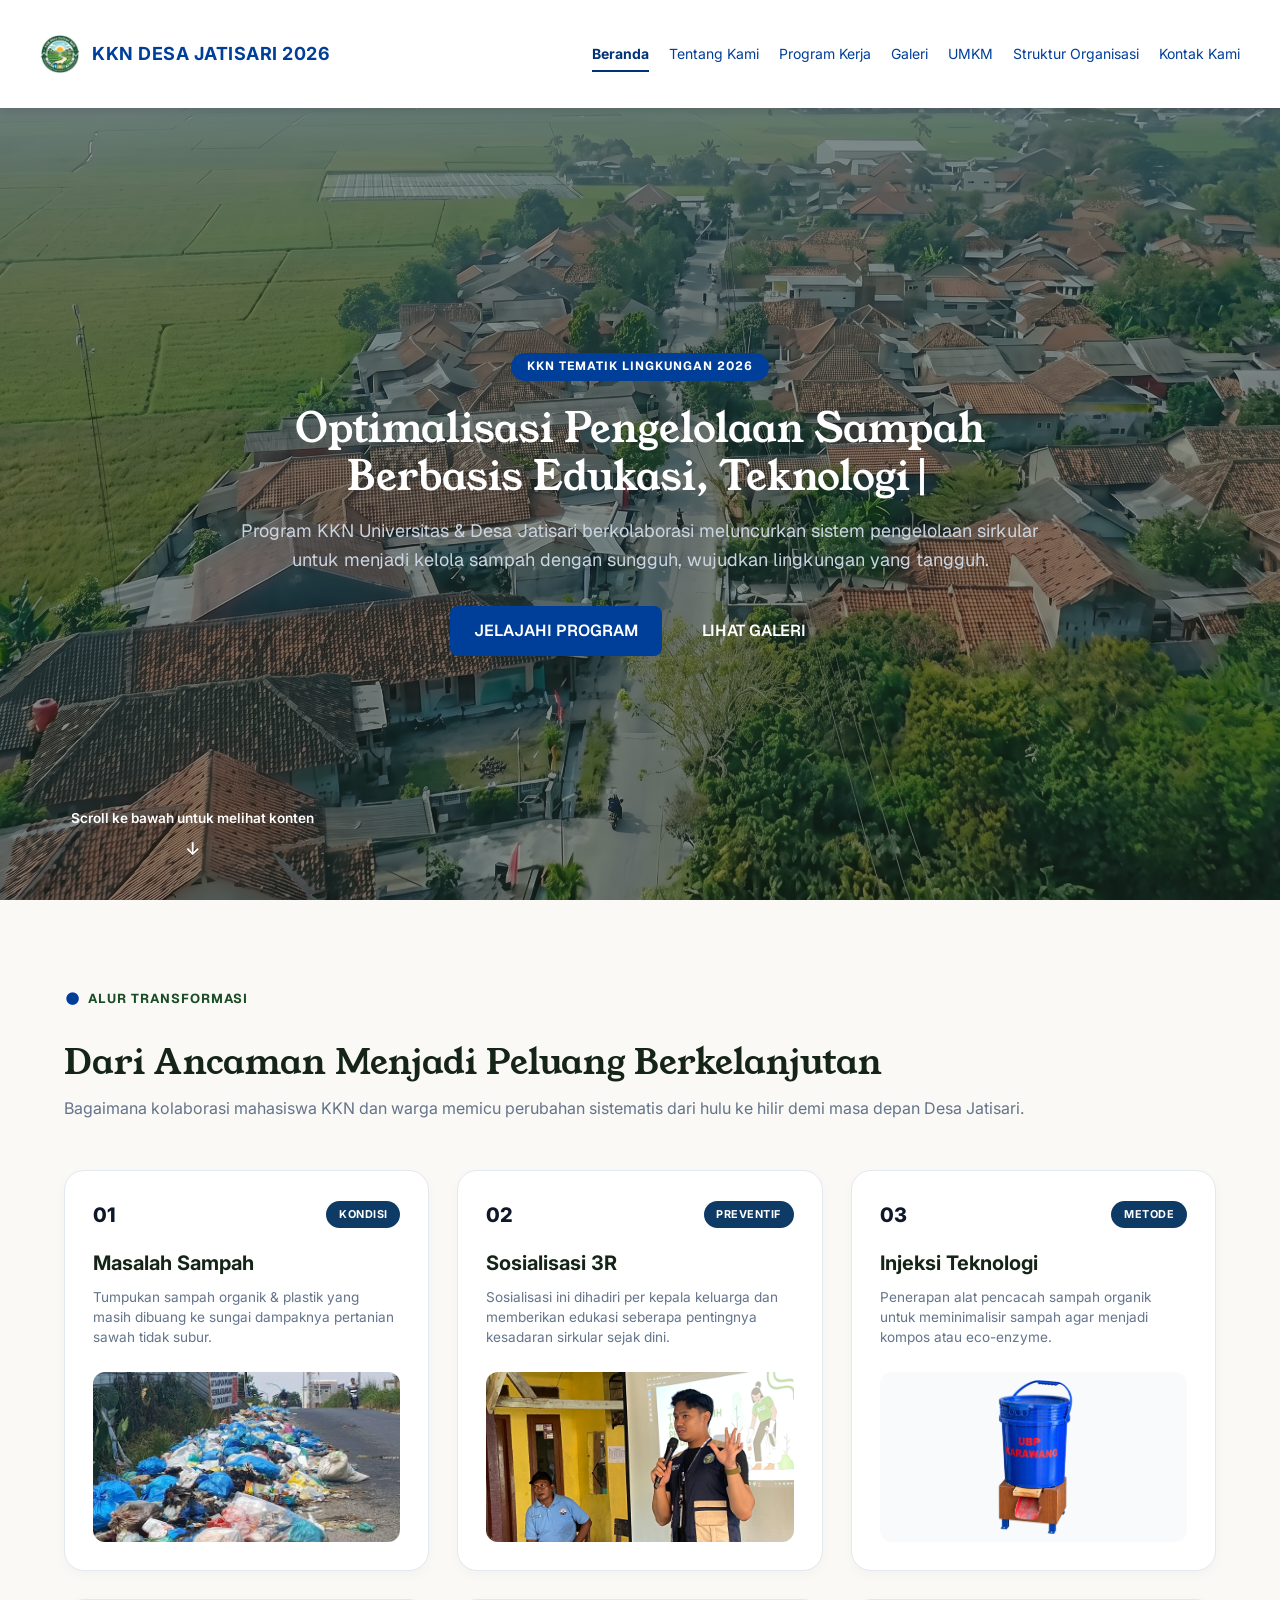
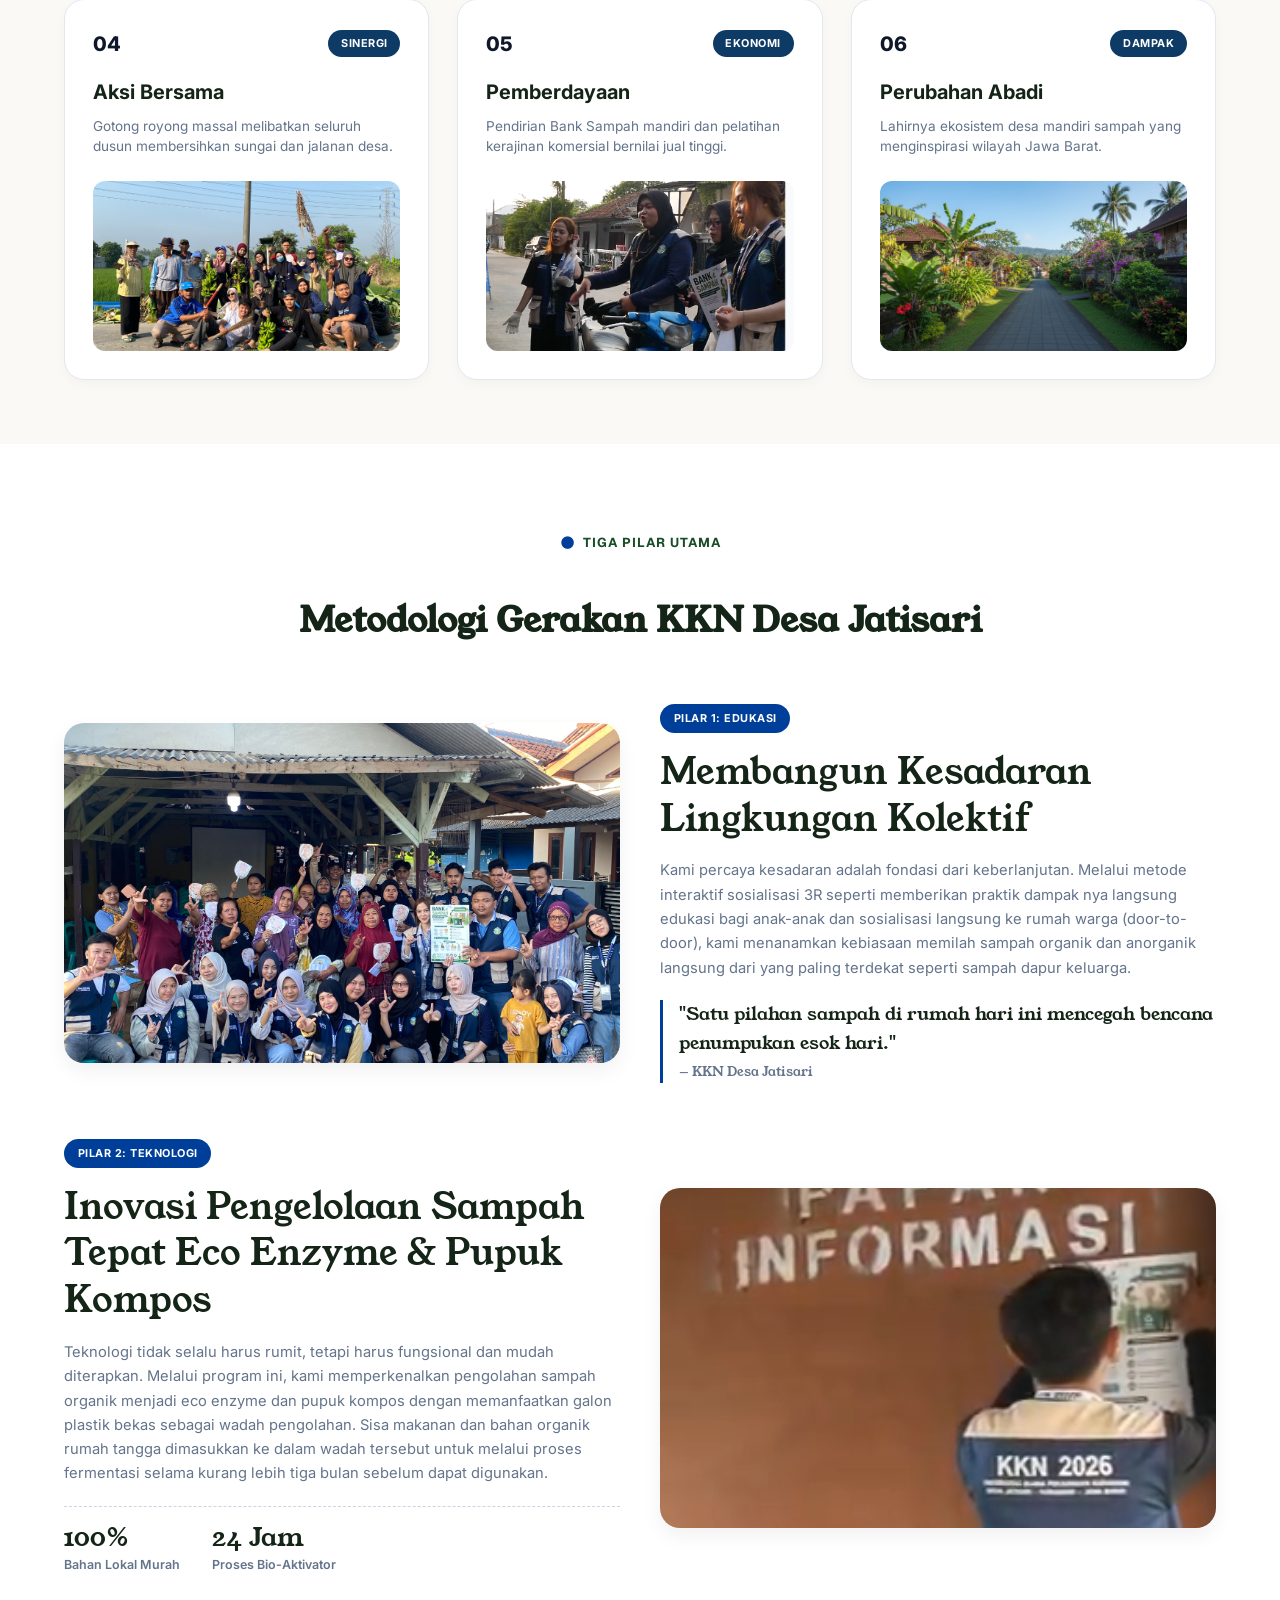
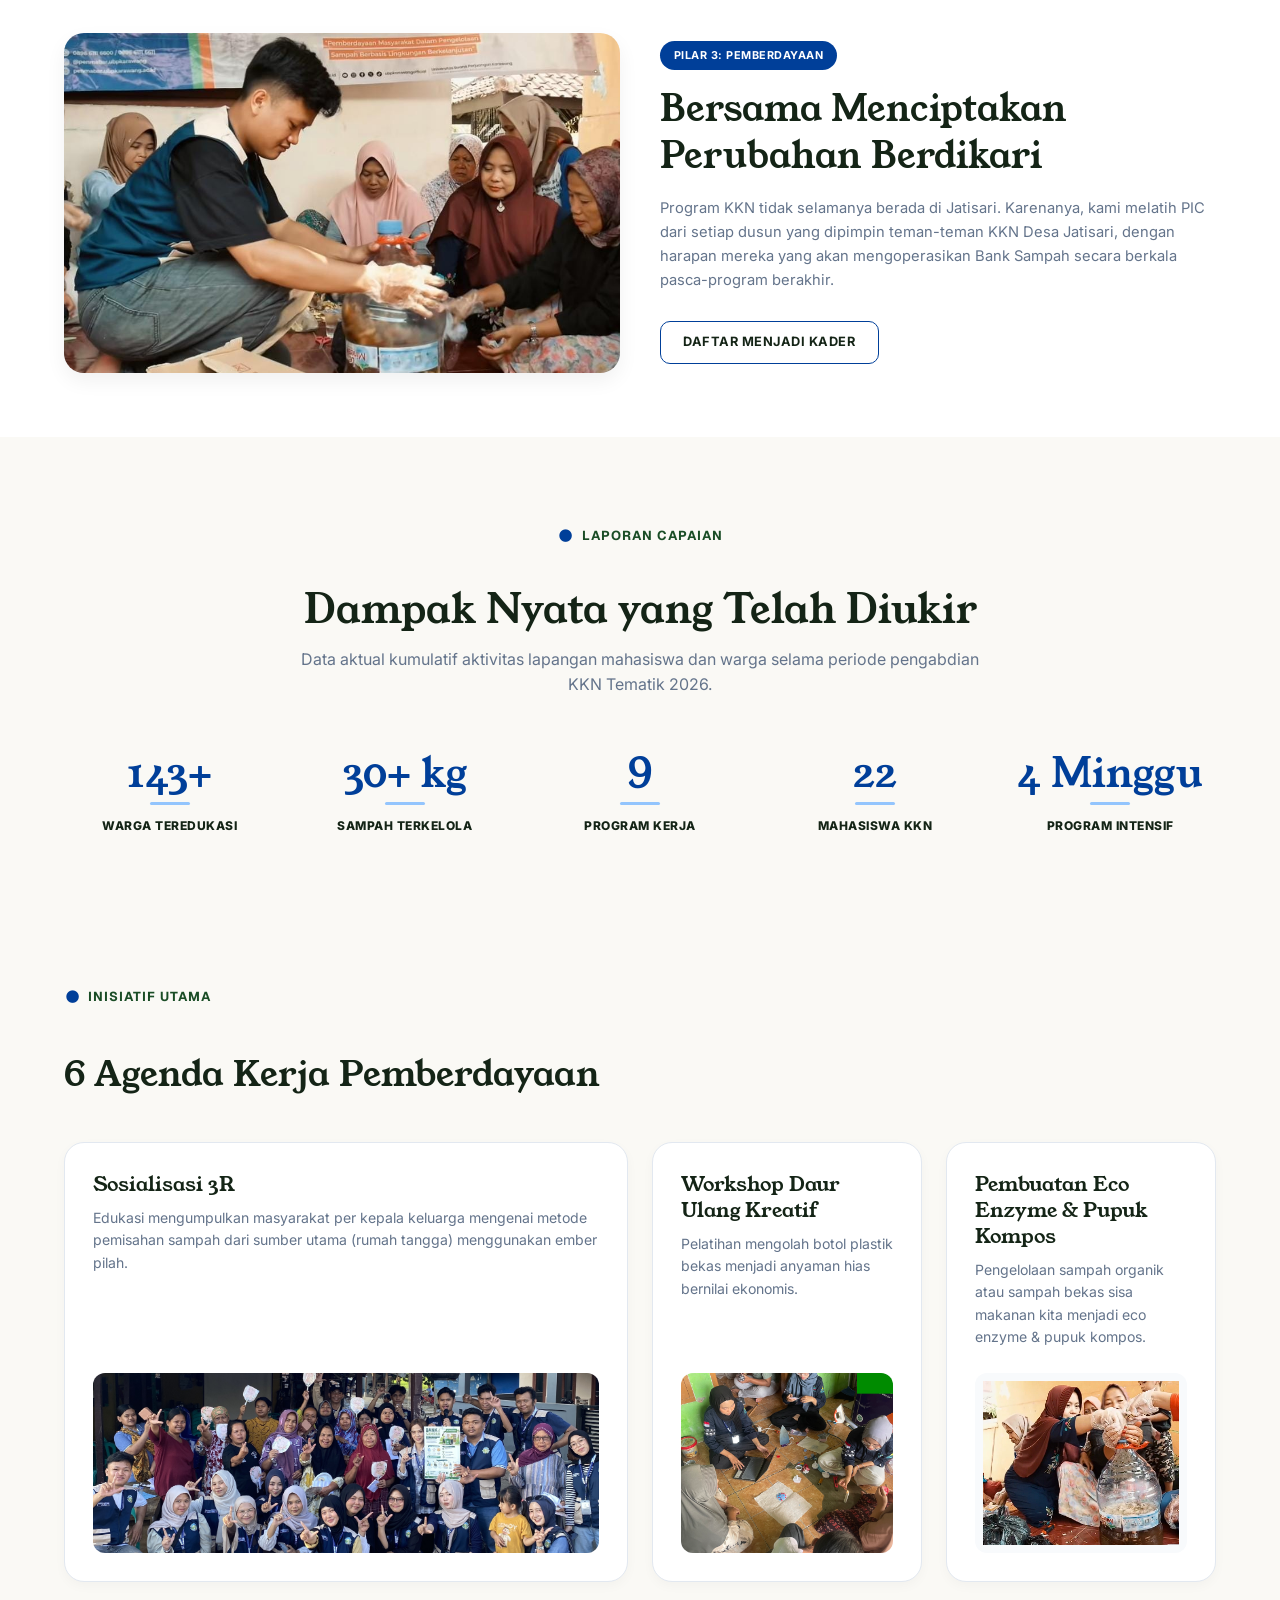
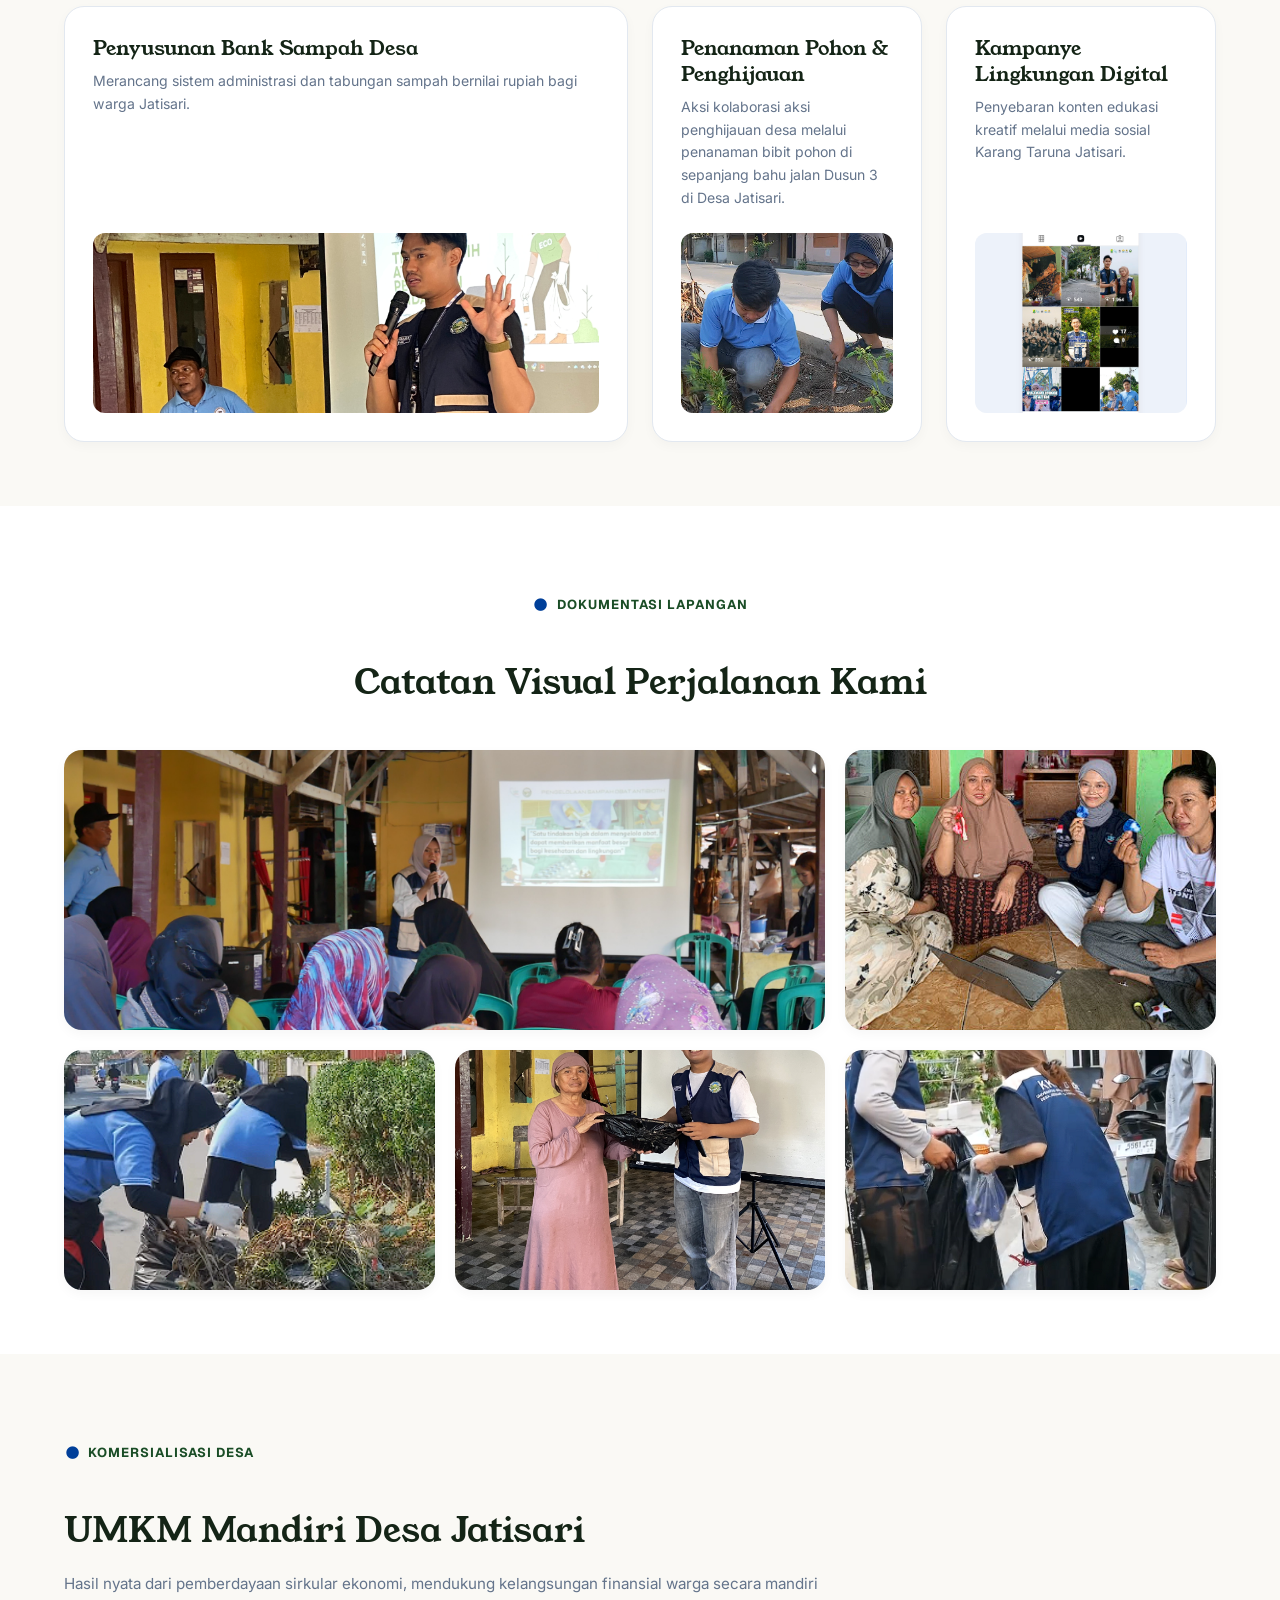
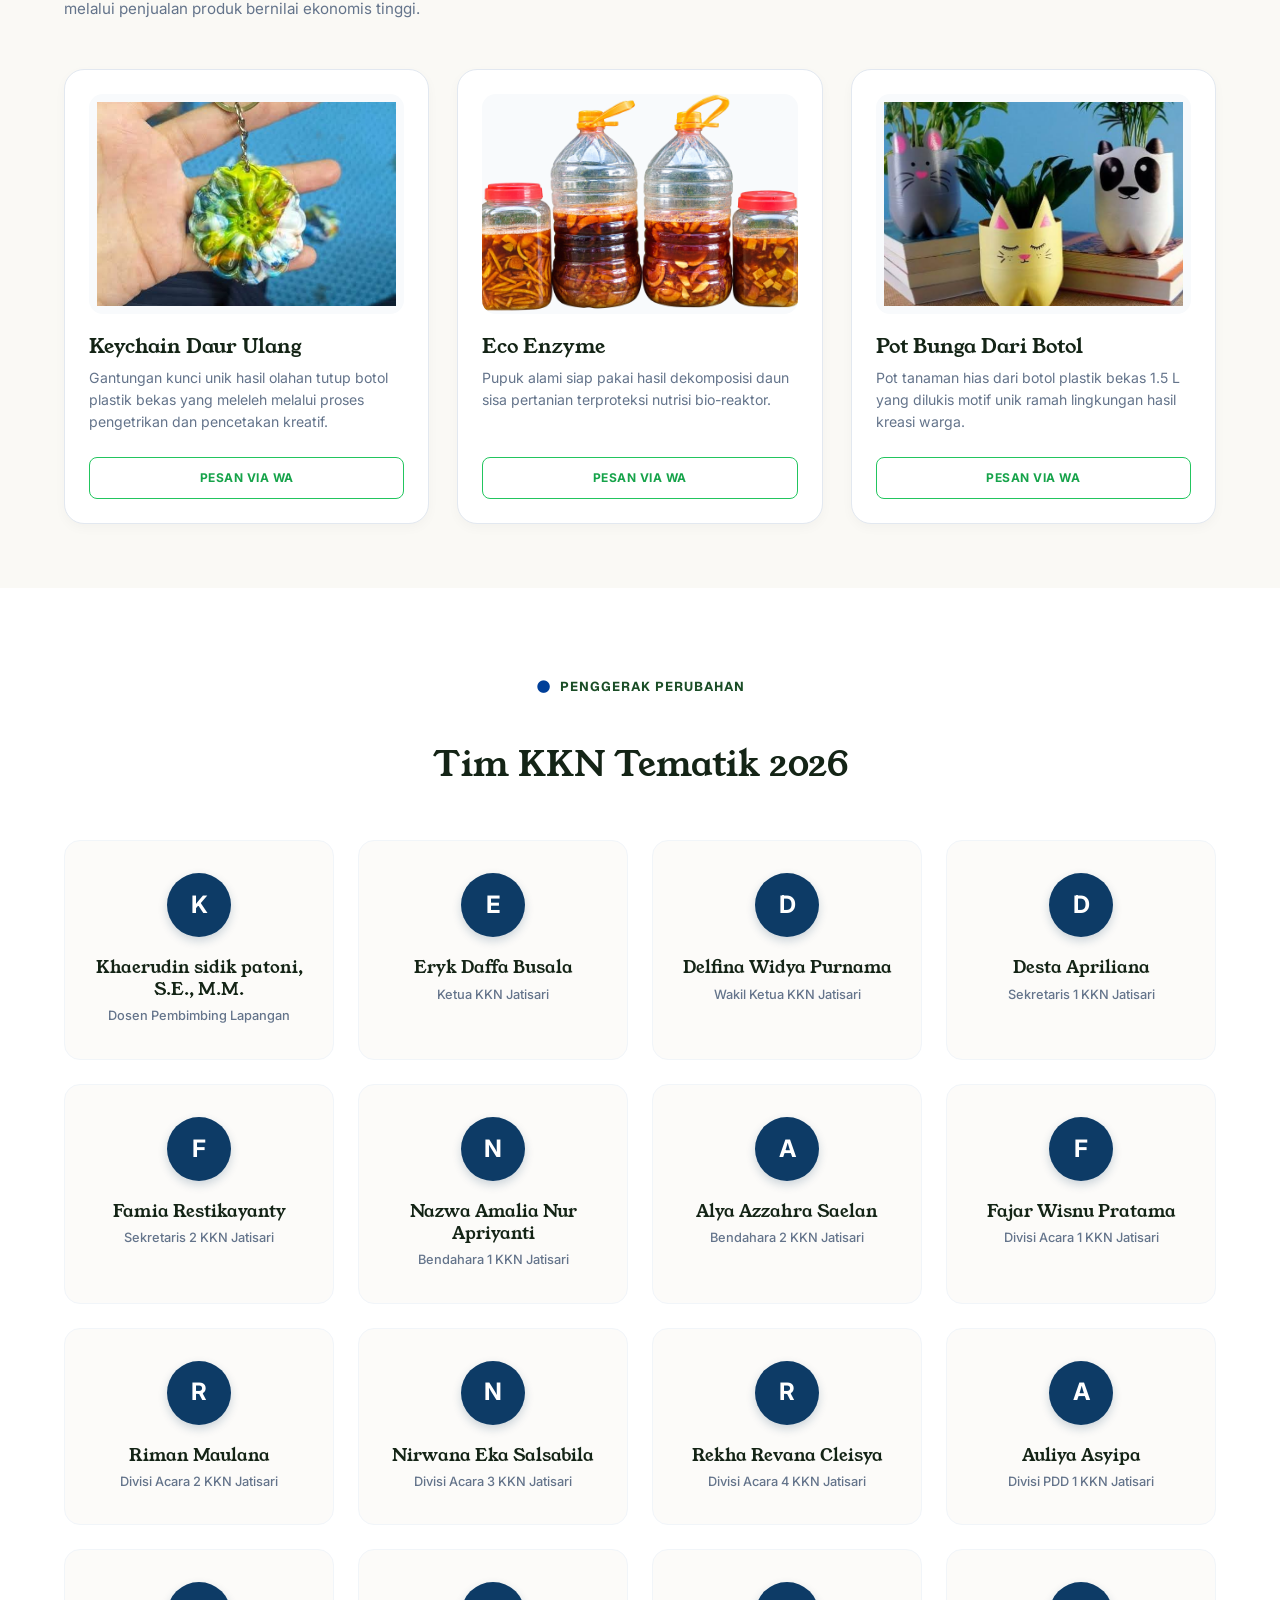
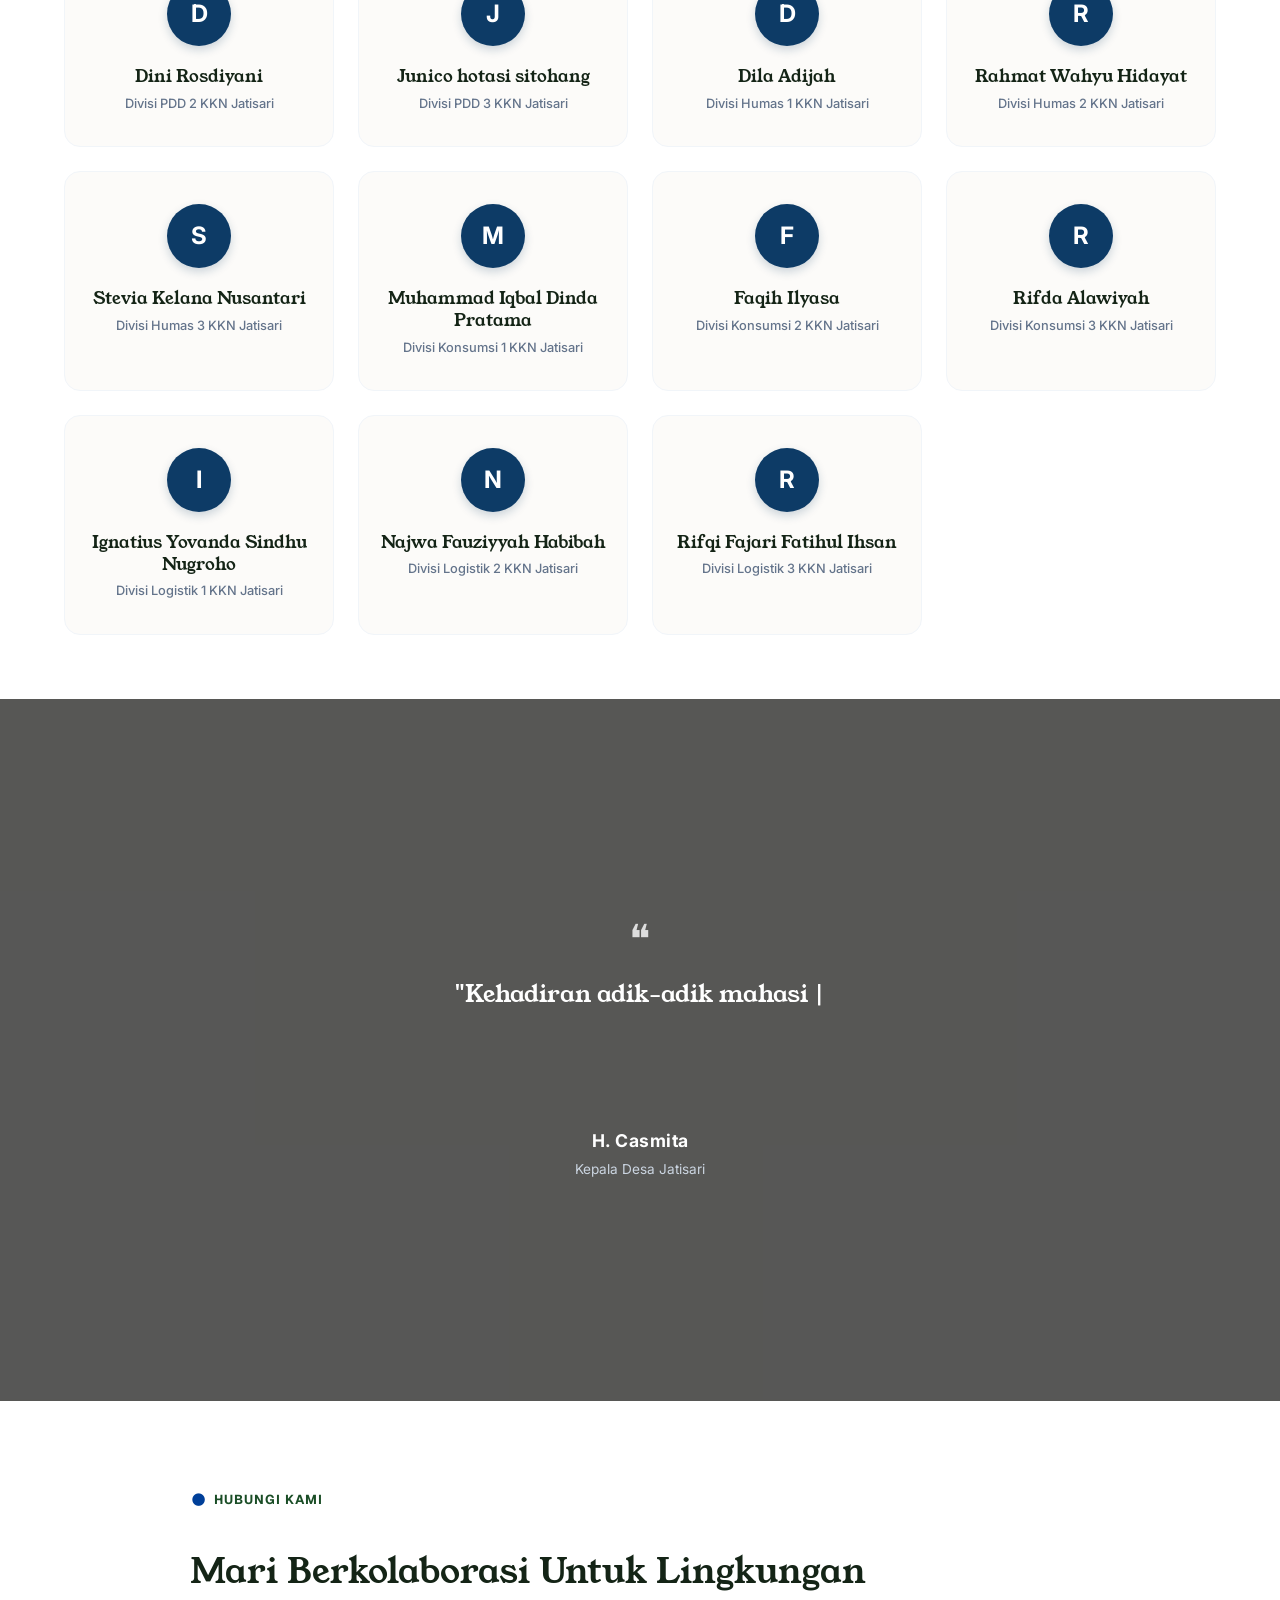
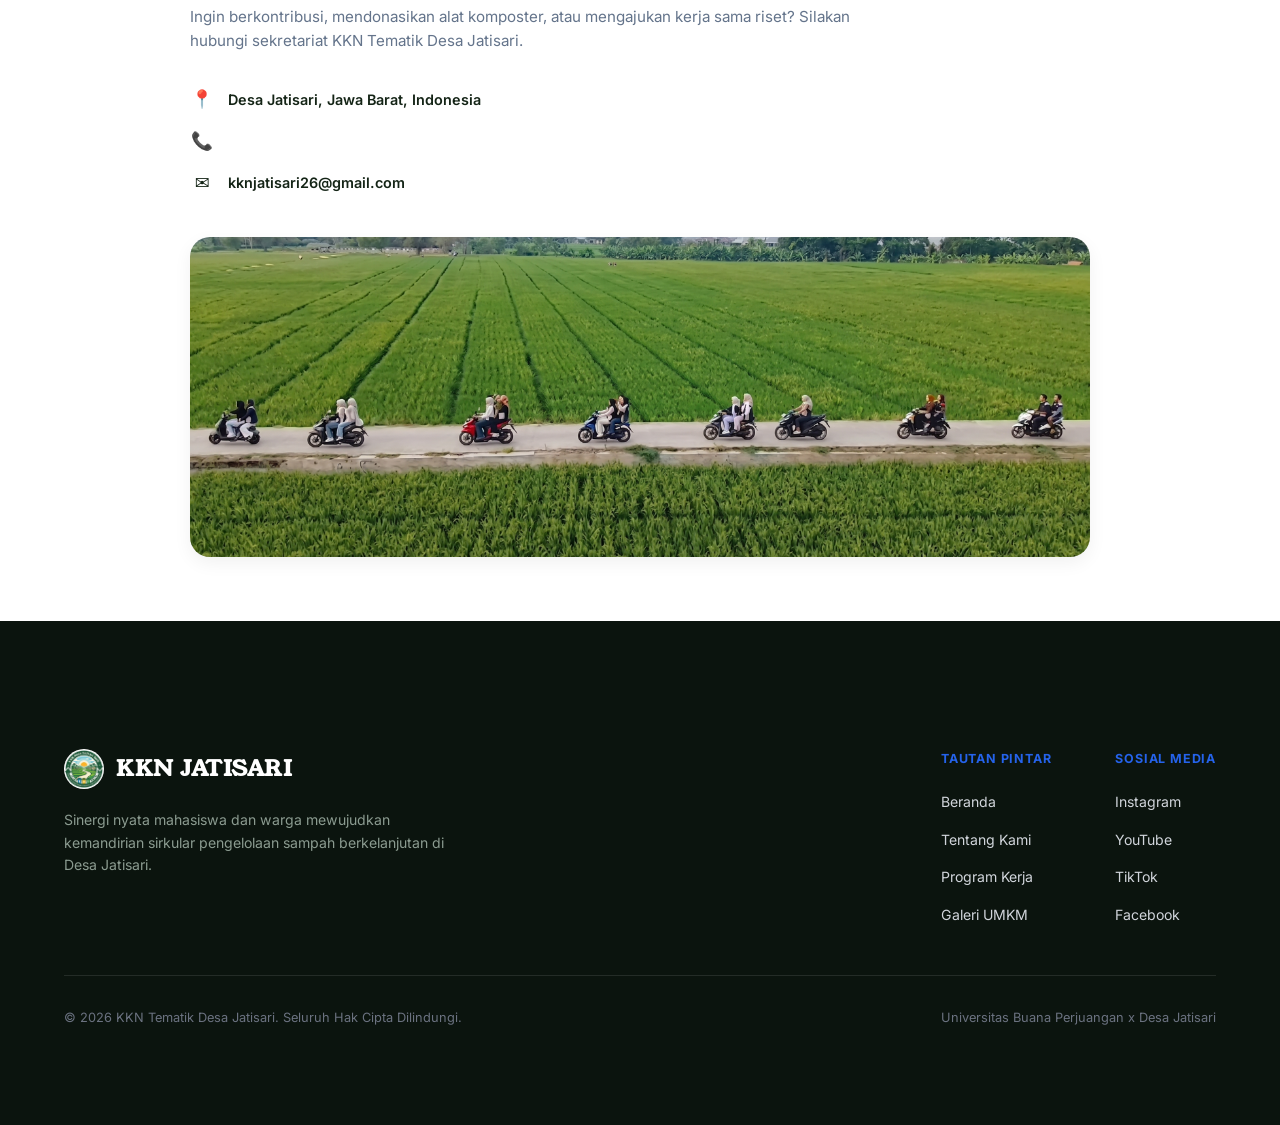
==== commit 5a4c38f1: "#" ====
--- a/index.html
+++ b/index.html
@@ -30,7 +30,7 @@
                     <span>Menu Navigasi</span>
                     <button class="close-btn" id="close-btn" type="button" onclick="closeSidebar(event)">&times;</button>
                 </li>
-                <li><a href="index.html#top-page" class="nav-link active">Beranda</a></li>
+                <li><a href="index.html#top-page" class="nav-link">Beranda</a></li>
                 <li><a href="index.html#alur-transformasi" class="nav-link">Tentang Kami</a></li>
                 <li><a href="index.html#agenda-pemberdayaan"class="nav-link"> Program Kerja</a></li>
                 <li><a href="index.html#dokumentasi-visual" class="nav-link"> Galeri</a></li>
@@ -53,8 +53,8 @@
             <h1 class="hero-title">Optimalisasi Pengelolaan Sampah Berbasis Edukasi, Teknologi, dan Pemberdayaan Masyarakat</h1>
             <p class="hero-description">Program KKN Universitas & Desa Jatisari berkolaborasi meluncurkan sistem pengelolaan sirkular untuk menjadi kelola sampah dengan sungguh, wujudkan lingkungan yang tangguh.</p>
             <div class="btn-group">
-                <a href="proker.html" class="btn btn-secondary">JELAJAHI PROGRAM</a>
-                <a href="kontak.html" class="btn btn-primary">LIHAT GALERI</a>
+                <a href="index.html#agenda-pemberdayaan" class="btn btn-secondary">JELAJAHI PROGRAM</a>
+                <a href="index.html#dokumentasi-visual" class="btn btn-primary">LIHAT GALERI</a>
             </div>
         </div>
     </section>
--- a/styles.css
+++ b/styles.css
@@ -52,13 +52,14 @@
   scroll-behavior: smooth;
   
   /* Memberikan kompensasi tinggi navbar agar judul tidak tertutup */
-  scroll-padding-top: 60px; 
+  scroll-padding-top: 120px; 
 }
 
 /* Offset khusus untuk setiap elemen target anchor ID */
 .section-scroll-target {
-  scroll-margin-top: 100px;
-}
+  scroll-margin-top: 120px;
+}
+
 /* ==========================================
    2. NAVBAR
    ========================================== */
@@ -110,46 +111,13 @@
   white-space: nowrap;
 }
 
-.nav-link:hover, 
-.nav-link.active {
-  color: var(--primary-hover);
+/* Styling ketika link navigasi aktif */
+.nav-link.active{
+  color: var(--primary-hover) !important;
   font-weight: 700;
-}
-
-.dropdown {
-  position: relative;
-}
-
-.dropdown-menu {
-  position: absolute;
-  top: 100%;
-  left: 0;
-  background-color: var(--secondary-color); /* Warna submenu sedikit lebih terang dari navbar */
-  min-width: 210px;
-  box-shadow: 0 10px 15px -3px rgba(0, 0, 0, 0.3);
-  border-radius: 8px;
-  padding: 0.5rem 0;
-  list-style: none;
-  opacity: 0;
-  visibility: hidden;
-  transform: translateY(10px);
-  transition: all 0.25s ease;
-  border: 1px solid rgba(255, 255, 255, 0.08);
-}
-
-.dropdown-menu li a {
-  display: block;
-  padding: 0.6rem 1.2rem;
-  color: var(--primary-color);
-  font-size: 0.9rem;
-  transition: var(--transition);
-}
-
-.dropdown-menu li a:hover {
-  background-color: rgba(255, 255, 255, 0.08);
-  color: #ffffff;
-  padding-left: 1.5rem; /* Efek bergeser ke kanan saat di-hover */
-}
+  border-bottom: 2px solid var(--primary-hover); /* Opsional: garis bawah */
+}
+
 
 /* Tampilkan dropdown saat mouse di-hover di Desktop */
 @media (min-width: 769px) {
@@ -1191,7 +1159,6 @@
    ========================================== */
 
 #penggerak-perubahan {
-  padding: 4rem 0;
   background-color: #ffffff;
 }
 
@@ -1339,7 +1306,6 @@
    ========================================== */
 
 #kolaborasi-lingkungan {
-  padding: 4rem 0;
   background-color: #ffffff;
 }
 
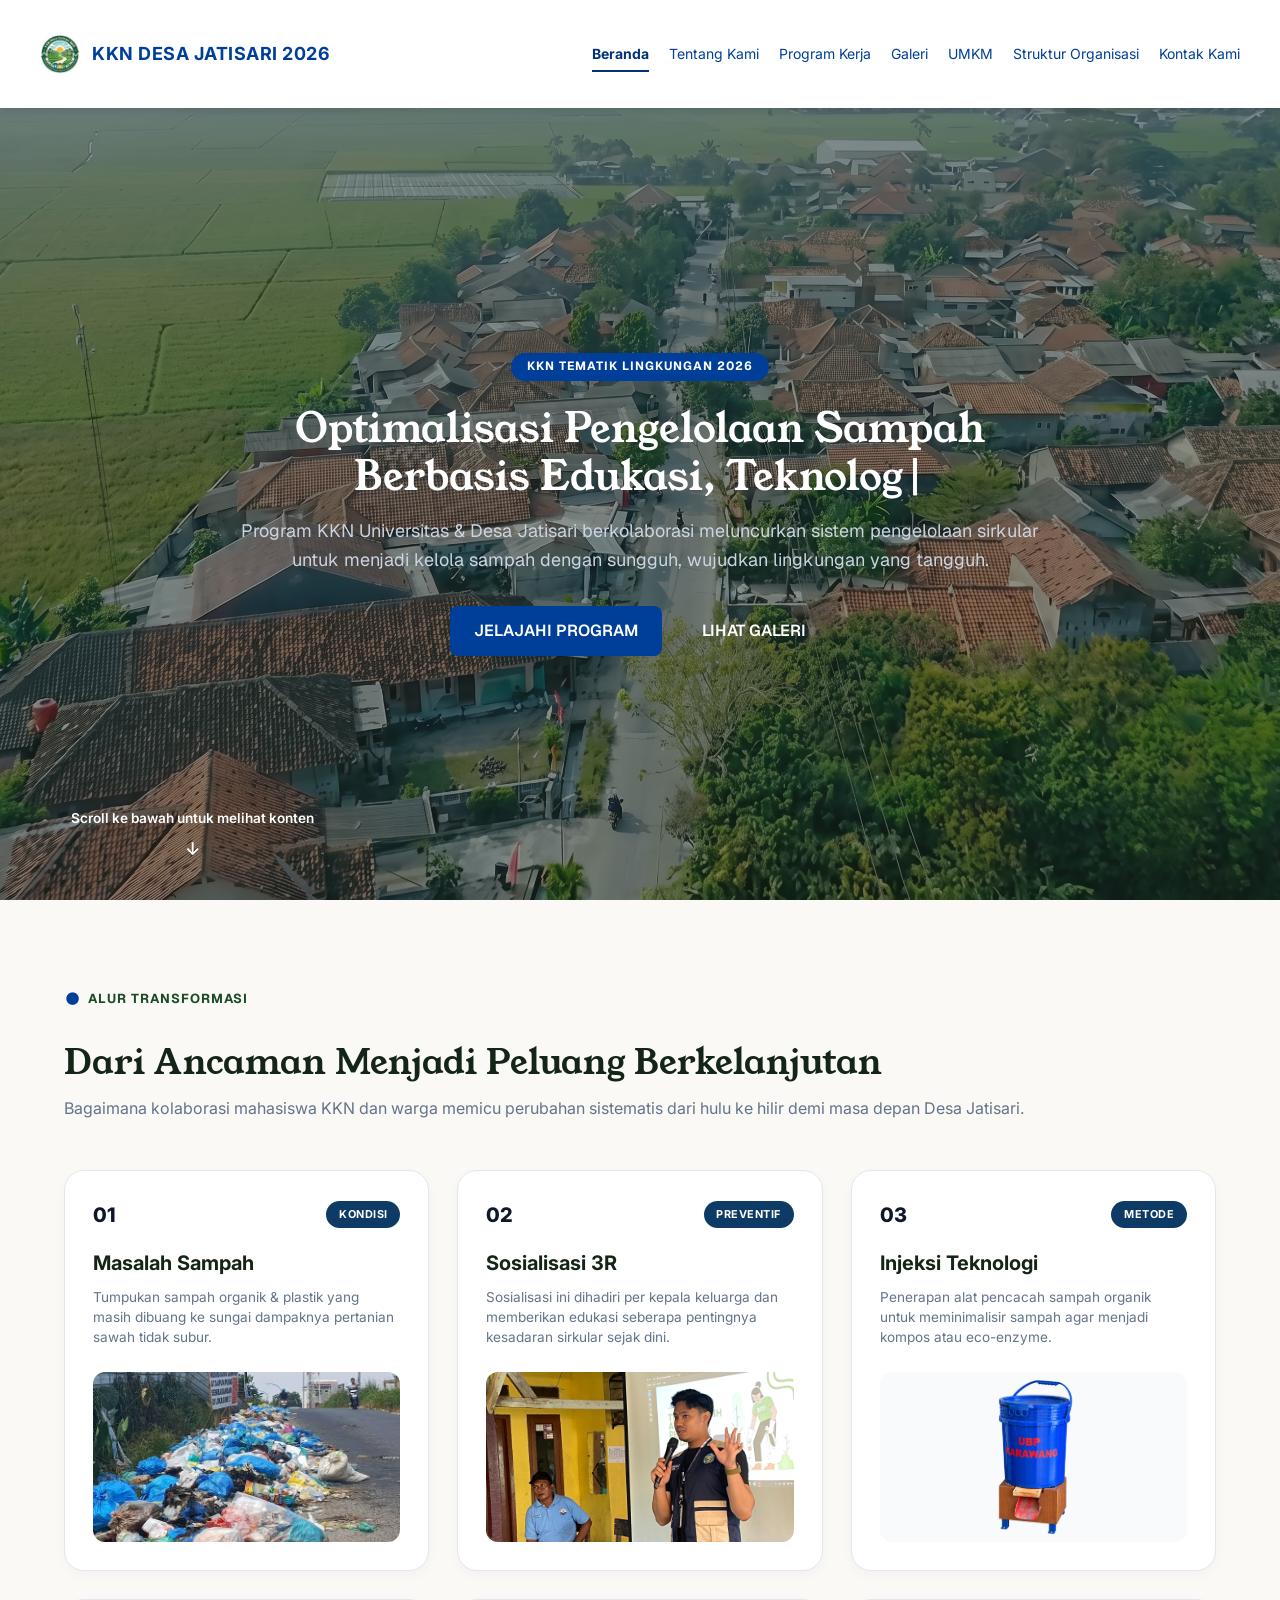
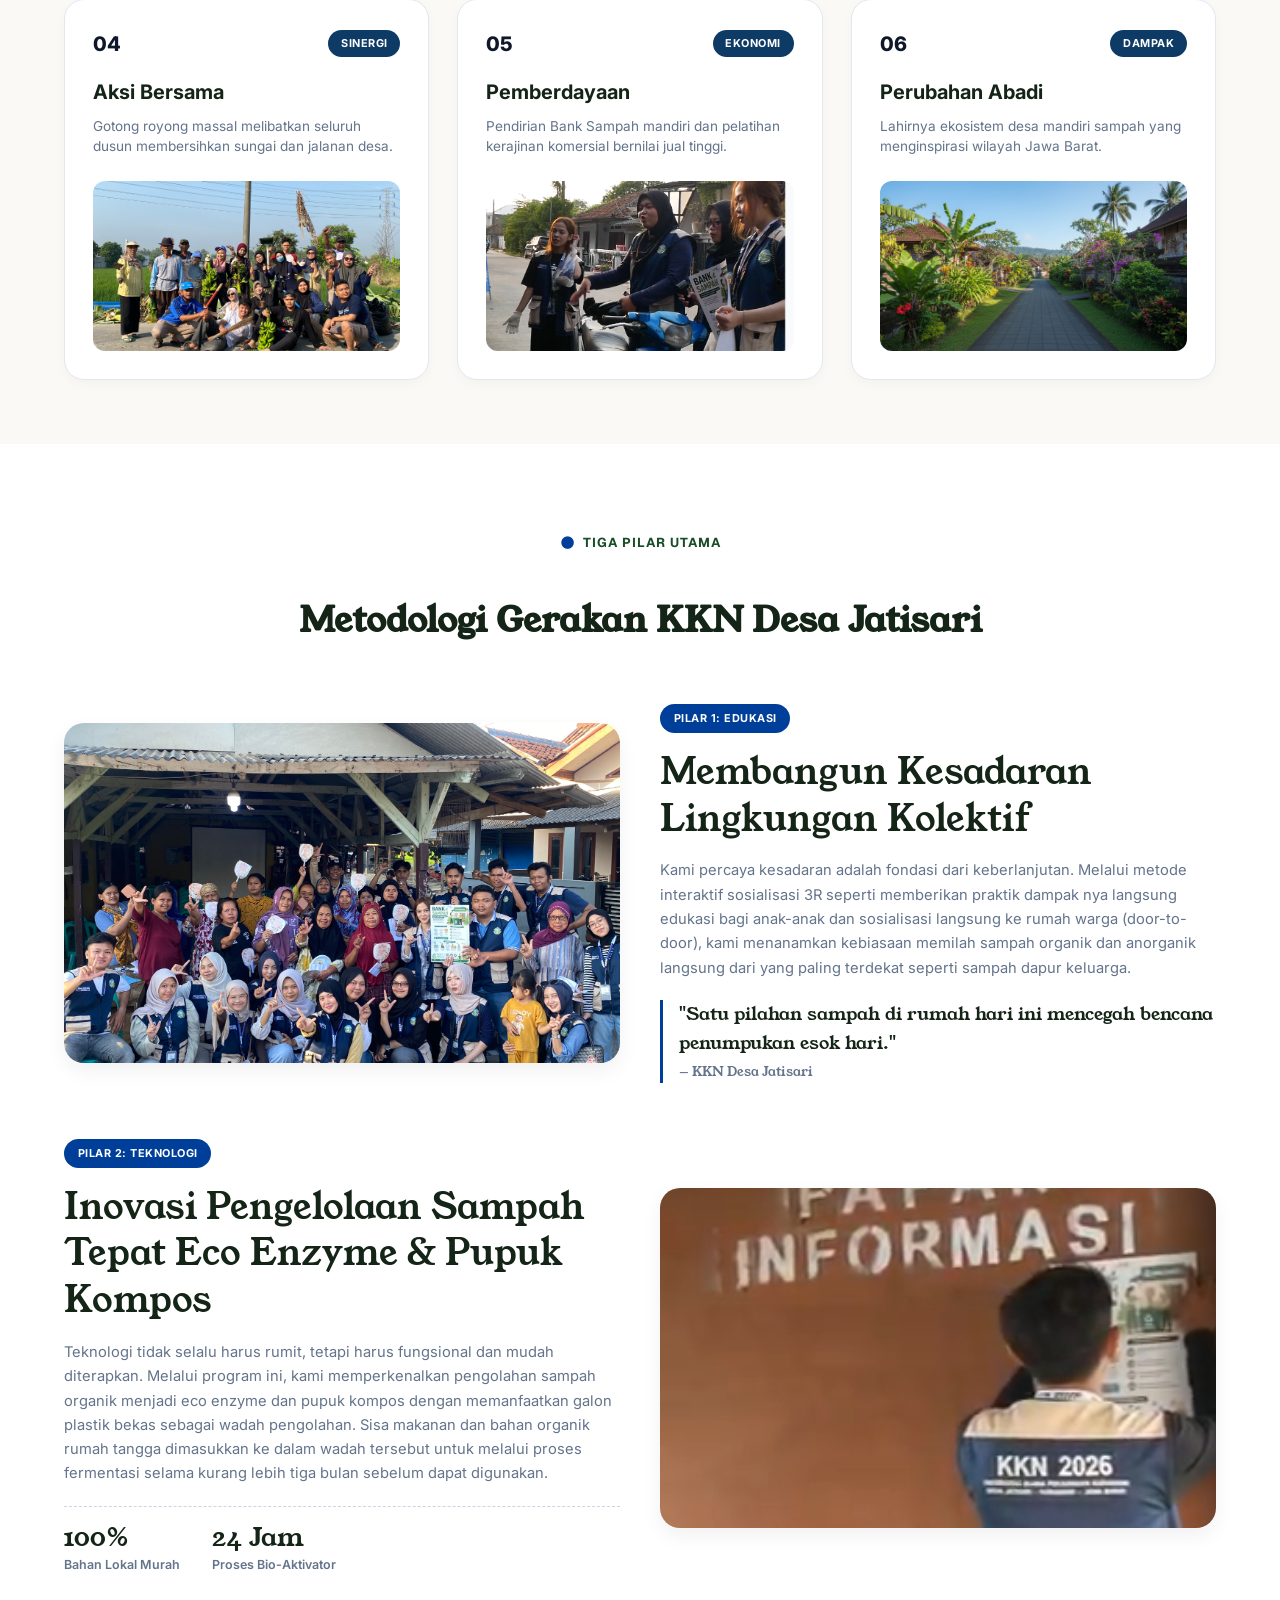
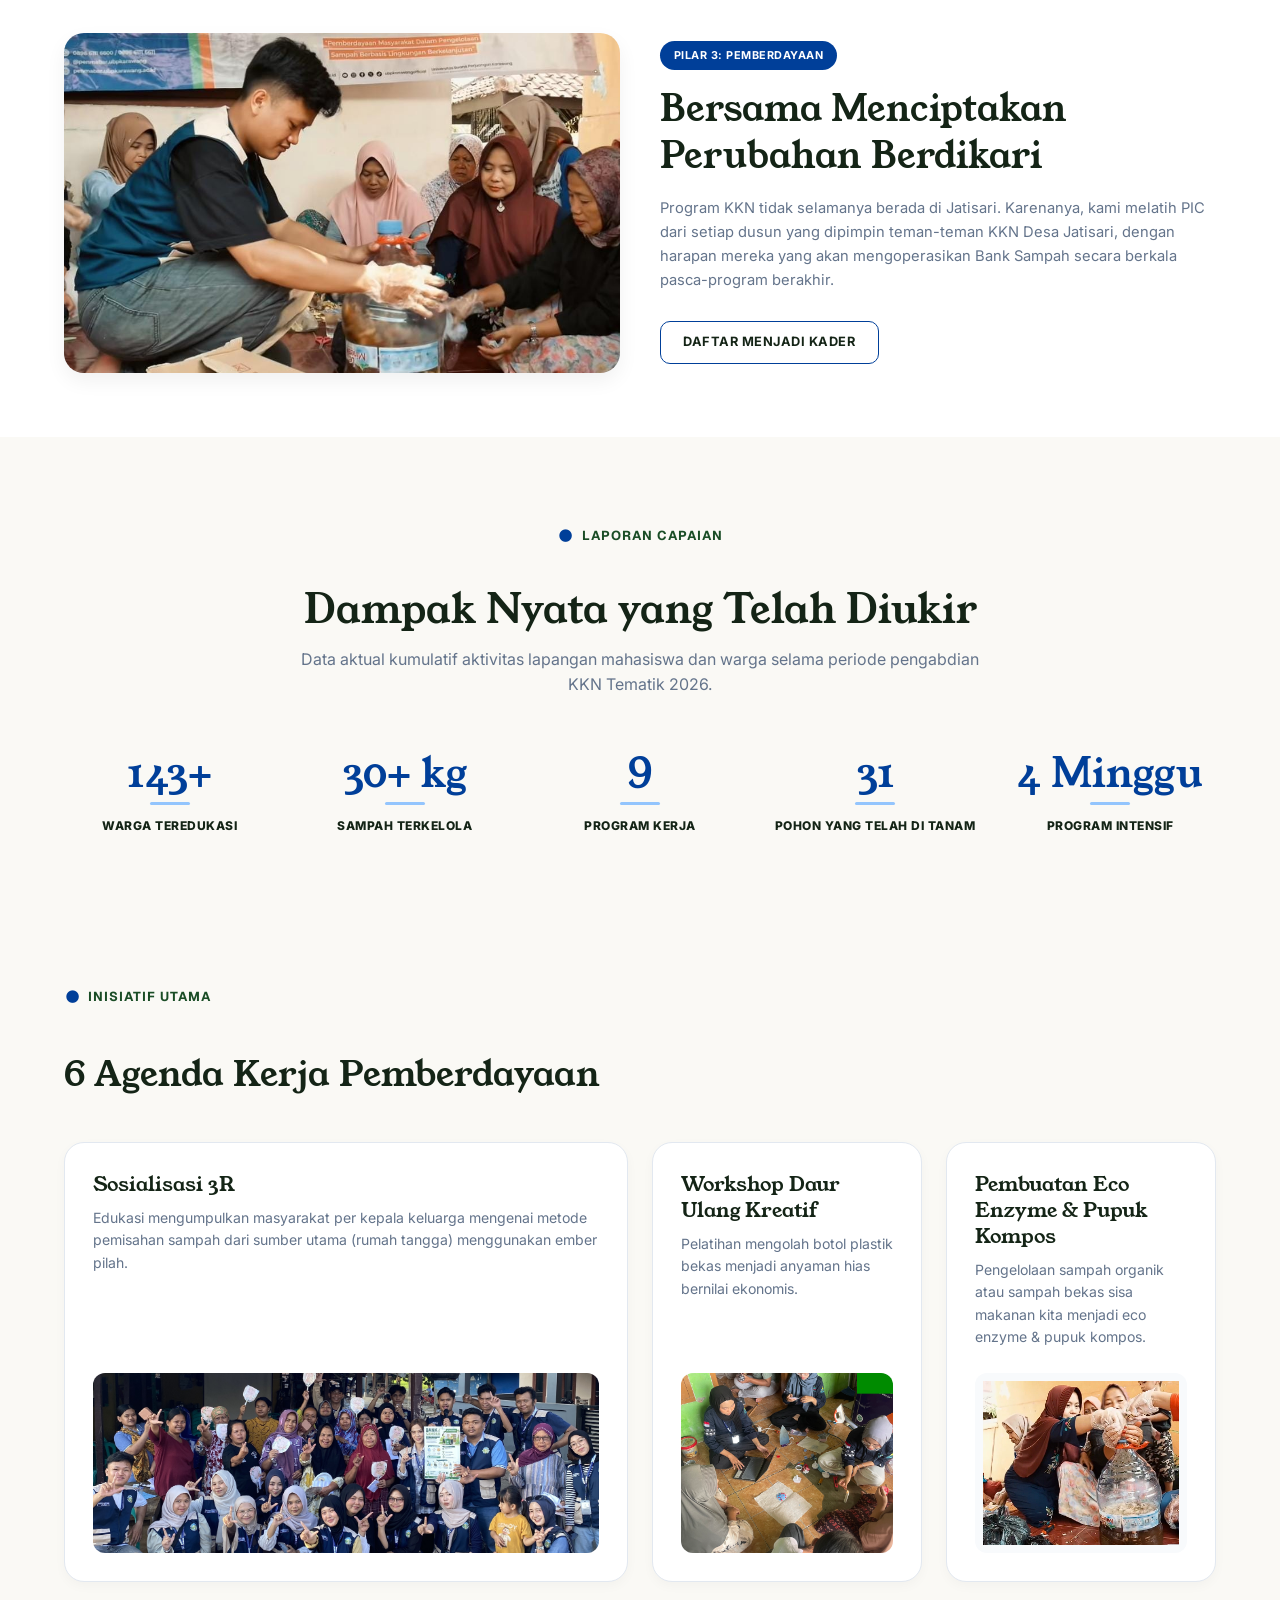
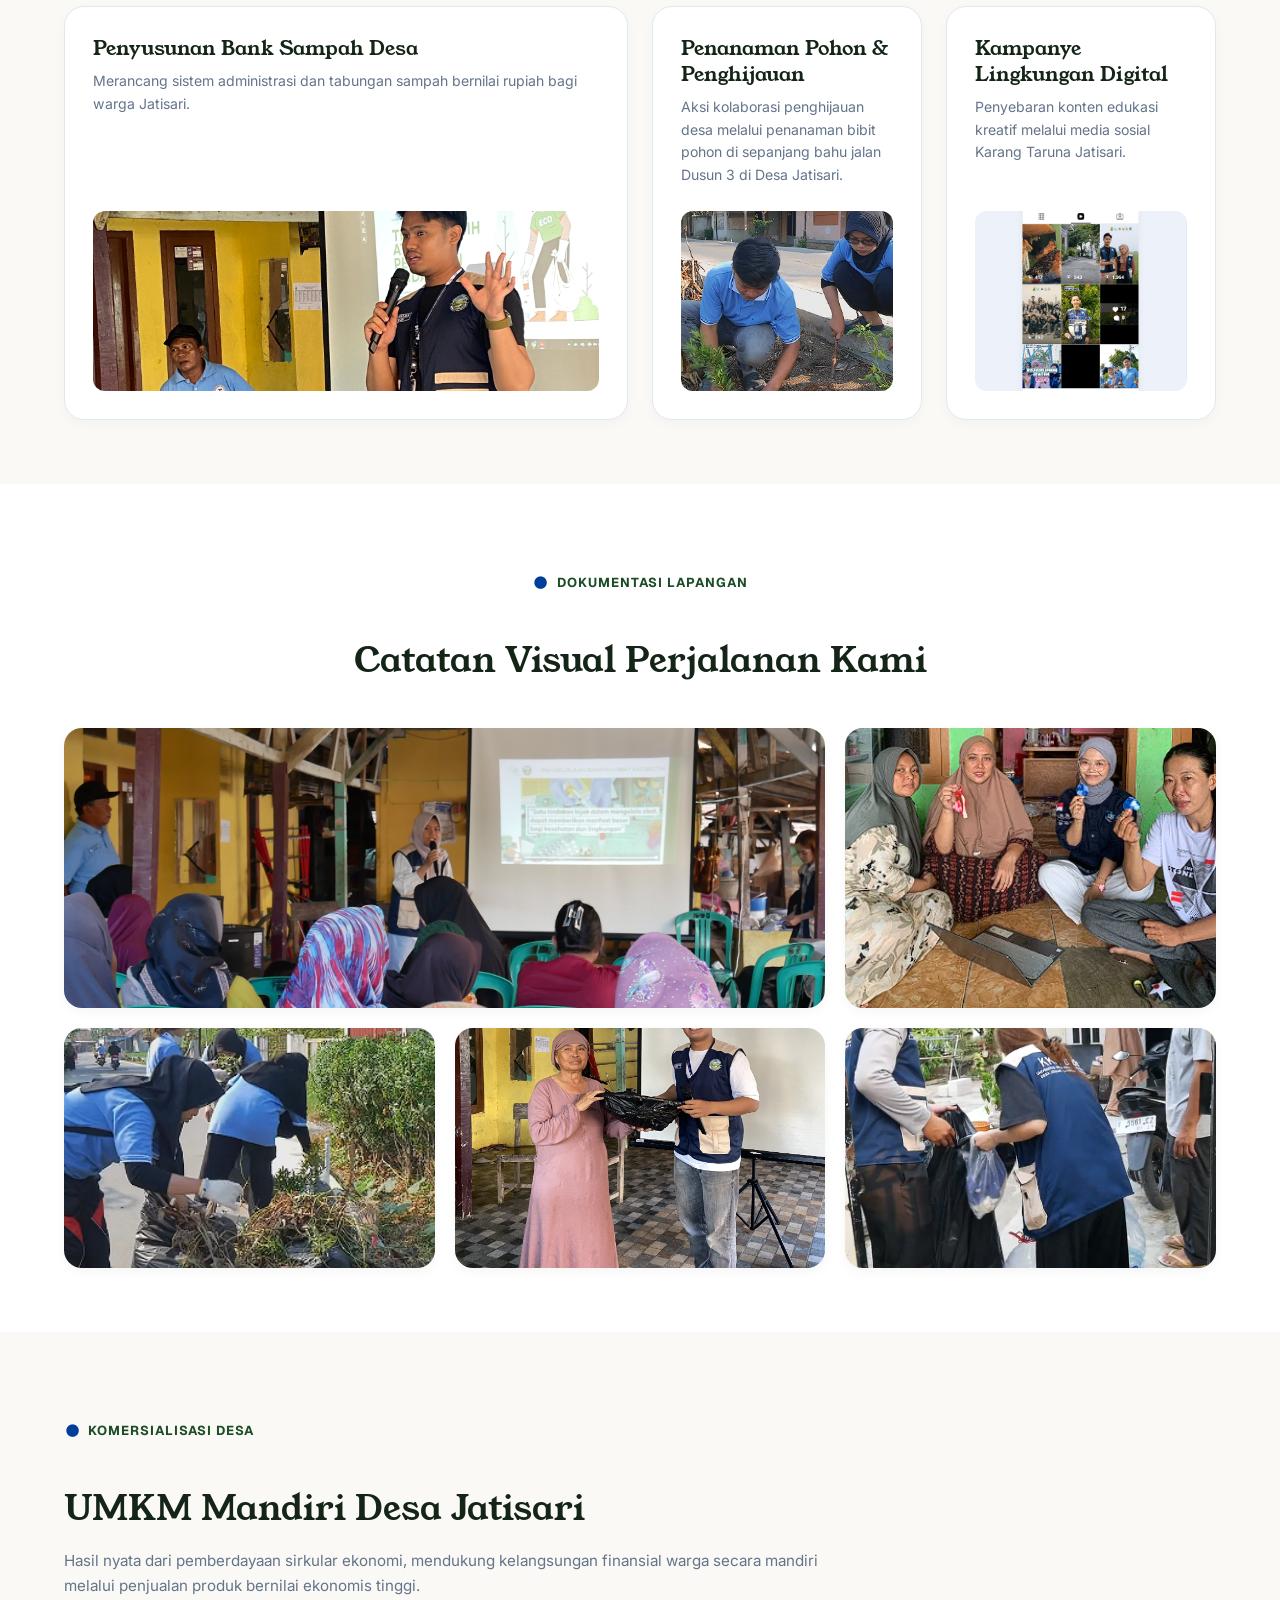
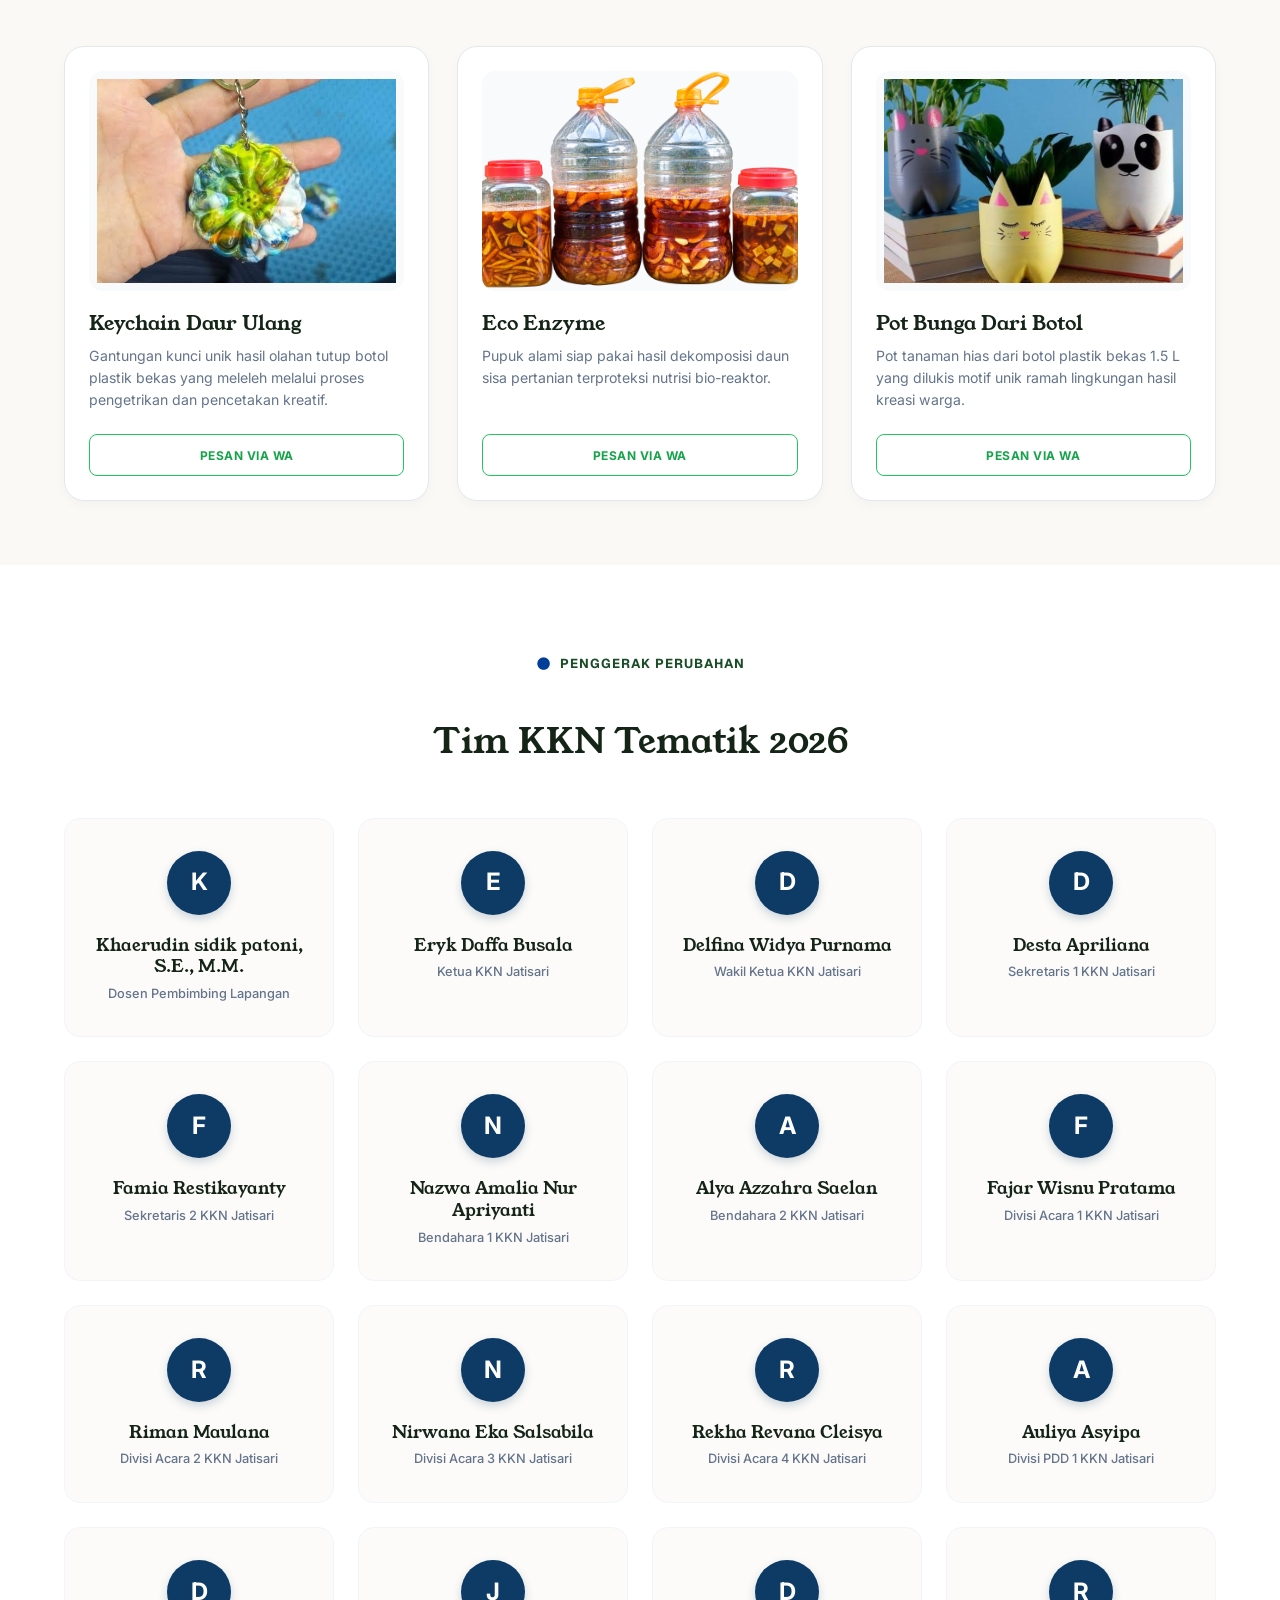
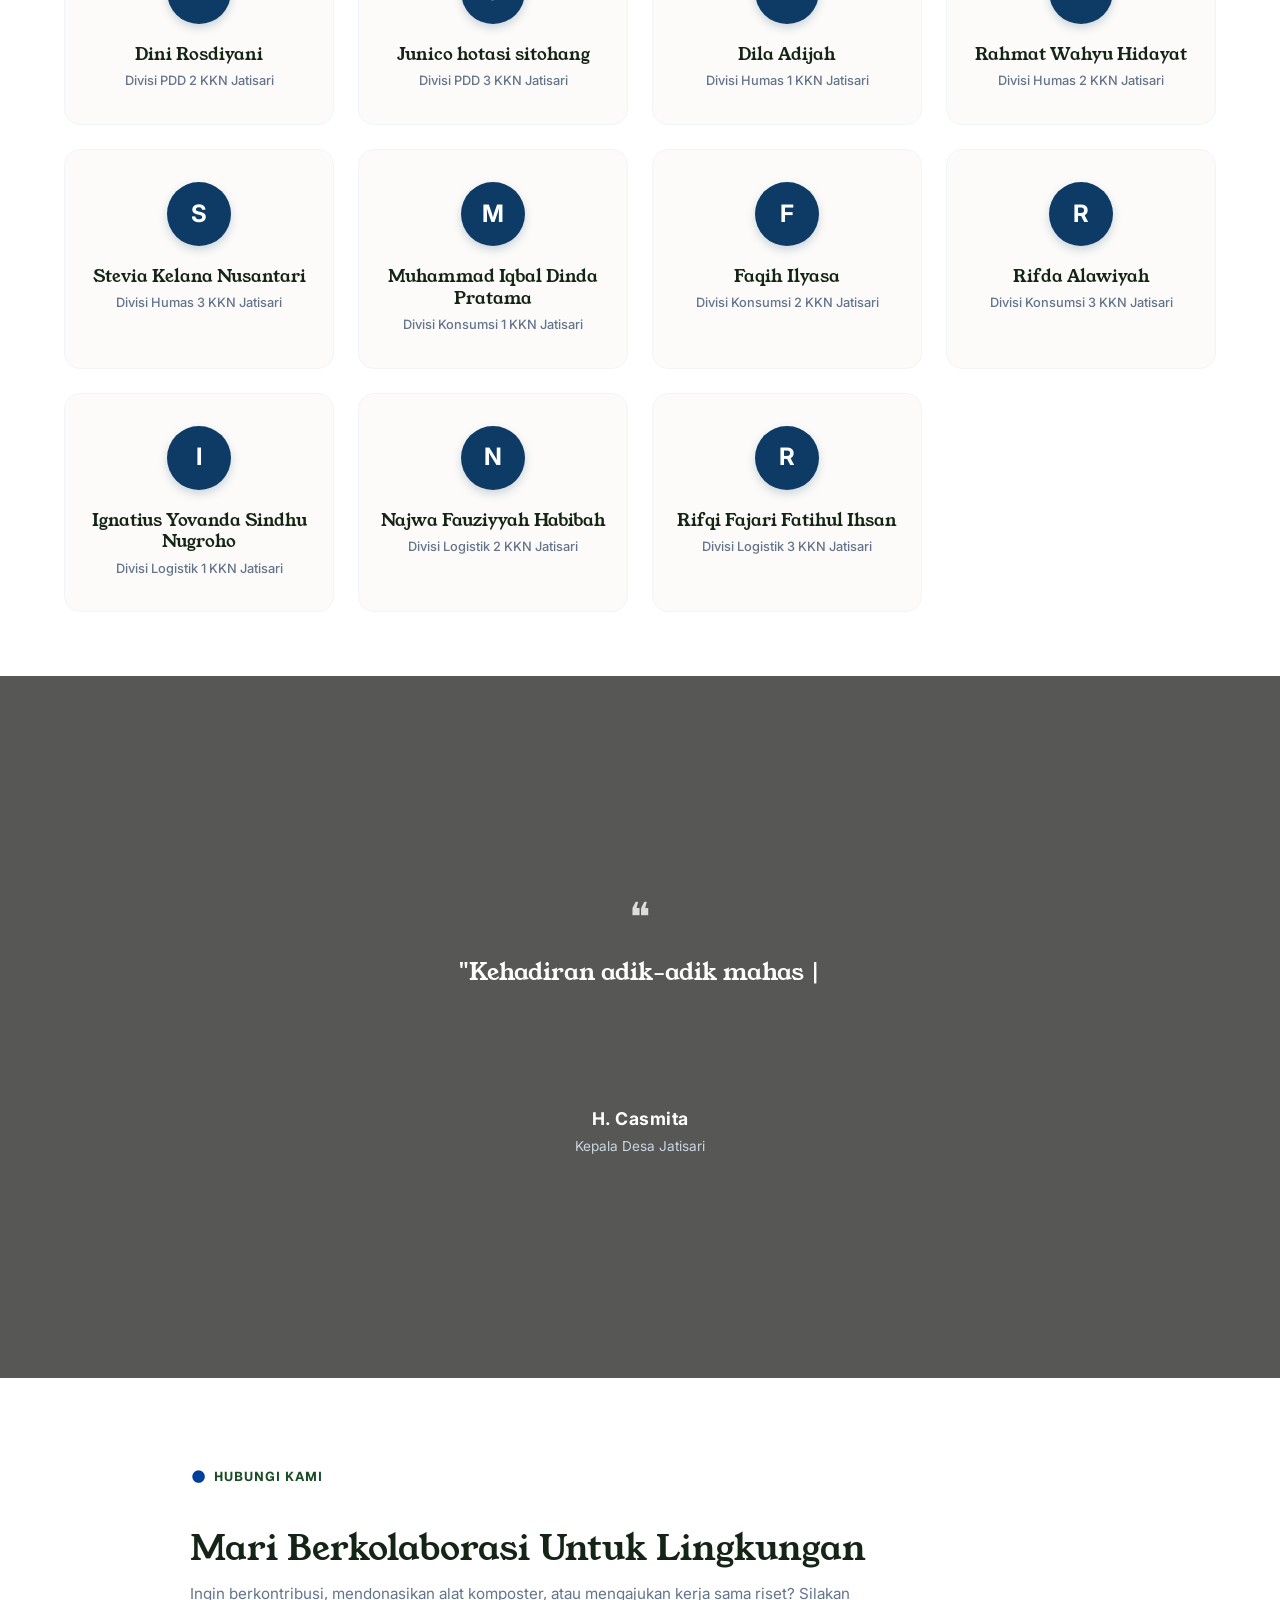
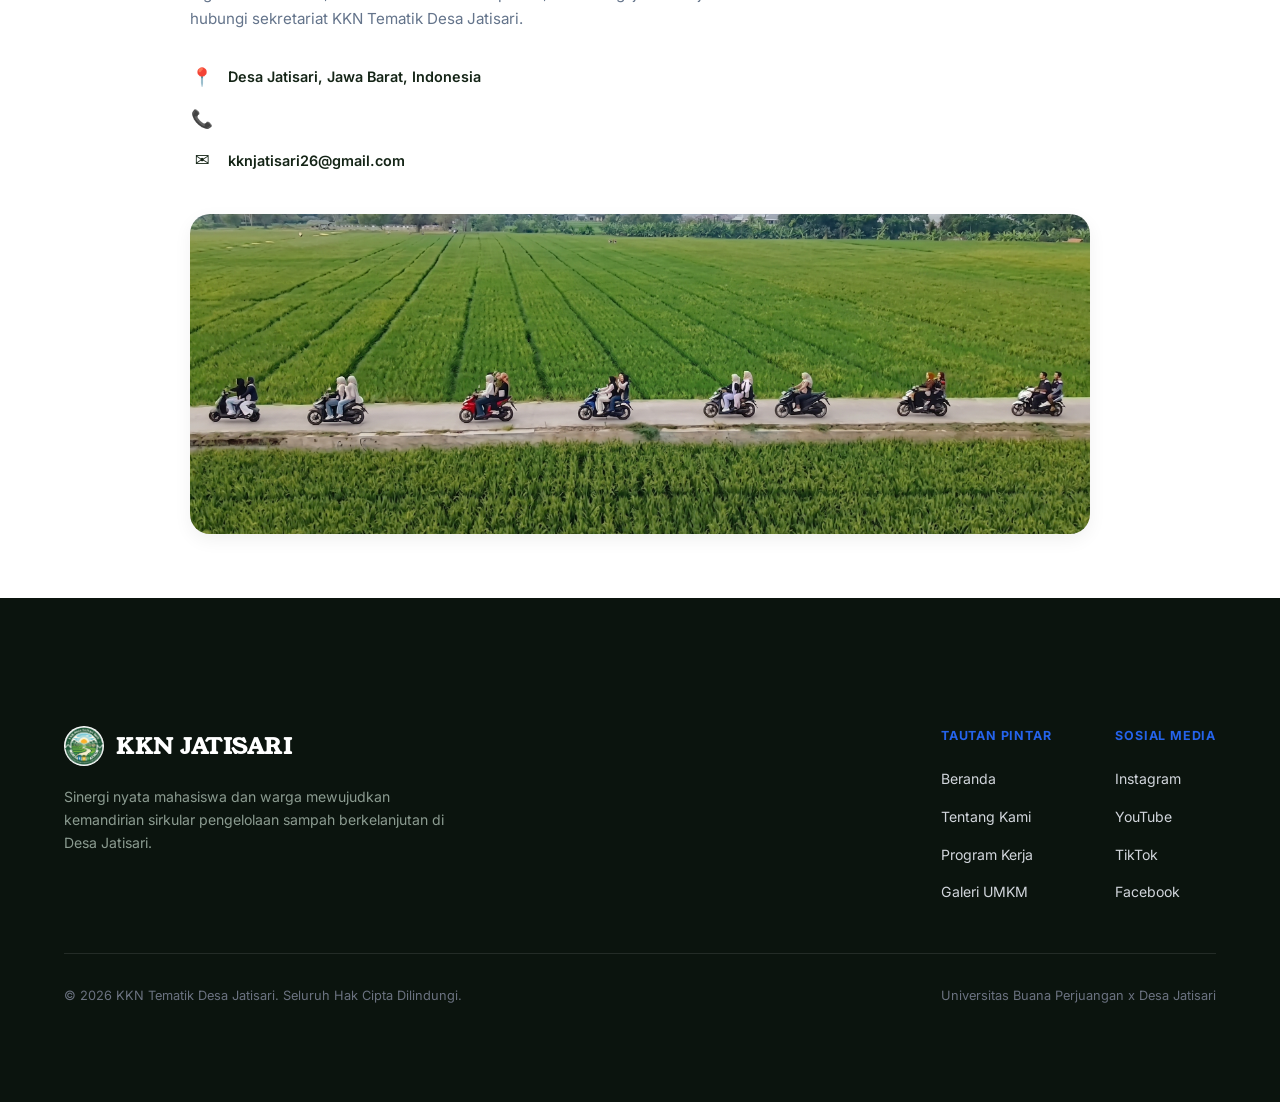
==== commit e73cb46b: "#" ====
--- a/index.html
+++ b/index.html
@@ -12,7 +12,7 @@
     <nav class="navbar">
         <div class="nav-container">
             <!-- BRAND LOGO -->
-            <a href="index.html" class="brand-logo">
+            <a href="#" class="brand-logo">
                 <img src="img/logo1.jpeg" class="logo-img" alt="Logo KKN">
                 <span class="logo-text">KKN DESA JATISARI 2026</span>
             </a>
@@ -30,13 +30,13 @@
                     <span>Menu Navigasi</span>
                     <button class="close-btn" id="close-btn" type="button" onclick="closeSidebar(event)">&times;</button>
                 </li>
-                <li><a href="index.html#top-page" class="nav-link">Beranda</a></li>
-                <li><a href="index.html#alur-transformasi" class="nav-link">Tentang Kami</a></li>
-                <li><a href="index.html#agenda-pemberdayaan"class="nav-link"> Program Kerja</a></li>
-                <li><a href="index.html#dokumentasi-visual" class="nav-link"> Galeri</a></li>
-                <li><a href="index.html#umkm-desa" class="nav-link"> UMKM</a></li>
-                <li><a href="index.html#penggerak-perubahan" class="nav-link">Struktur Organisasi</a></li>
-                <li><a href="index.html#kolaborasi-lingkungan" class="nav-link">Kontak Kami</a></li>
+                <li><a href="#top-page" class="nav-link">Beranda</a></li>
+                <li><a href="#alur-transformasi" class="nav-link">Tentang Kami</a></li>
+                <li><a href="#agenda-pemberdayaan"class="nav-link"> Program Kerja</a></li>
+                <li><a href="#dokumentasi-visual" class="nav-link"> Galeri</a></li>
+                <li><a href="#umkm-desa" class="nav-link"> UMKM</a></li>
+                <li><a href="#penggerak-perubahan" class="nav-link">Struktur Organisasi</a></li>
+                <li><a href="#kolaborasi-lingkungan" class="nav-link">Kontak Kami</a></li>
             </ul>
         </div>
     </nav>
@@ -53,8 +53,8 @@
             <h1 class="hero-title">Optimalisasi Pengelolaan Sampah Berbasis Edukasi, Teknologi, dan Pemberdayaan Masyarakat</h1>
             <p class="hero-description">Program KKN Universitas & Desa Jatisari berkolaborasi meluncurkan sistem pengelolaan sirkular untuk menjadi kelola sampah dengan sungguh, wujudkan lingkungan yang tangguh.</p>
             <div class="btn-group">
-                <a href="index.html#agenda-pemberdayaan" class="btn btn-secondary">JELAJAHI PROGRAM</a>
-                <a href="index.html#dokumentasi-visual" class="btn btn-primary">LIHAT GALERI</a>
+                <a href="#agenda-pemberdayaan" class="btn btn-secondary">JELAJAHI PROGRAM</a>
+                <a href="#dokumentasi-visual" class="btn btn-primary">LIHAT GALERI</a>
             </div>
         </div>
     </section>
@@ -275,9 +275,9 @@
 
                 <!-- ITEM 4 -->
                 <div class="capaian-item">
-                    <div class="card-stat-number">22</div>
+                    <div class="card-stat-number">31</div>
                     <div class="capaian-line"></div>
-                    <p class="capaian-label">MAHASISWA KKN</p>
+                    <p class="capaian-label">Pohon Yang Telah Di Tanam</p>
                 </div>
 
                 <!-- ITEM 5 -->
@@ -354,7 +354,7 @@
                 <div class="agenda-card">
                     <div class="agenda-text-box">
                         <h3>Penanaman Pohon & Penghijauan</h3>
-                        <p>Aksi kolaborasi aksi penghijauan desa melalui penanaman bibit pohon di sepanjang bahu jalan Dusun 3  di Desa Jatisari.</p>
+                        <p>Aksi kolaborasi penghijauan desa melalui penanaman bibit pohon di sepanjang bahu jalan Dusun 3  di Desa Jatisari.</p>
                     </div>
                     <div class="agenda-img-box">
                         <img src="img/gambar13.png" alt="Pelatihan Kompos">
@@ -700,7 +700,7 @@
                 
                 <!-- BRAND & DESKRIPSI (KIRI) -->
                 <div class="footer-brand-box">
-                    <a href="index.html" class="footer-logo">
+                    <a href="#" class="footer-logo">
                         <img src="img/logo1.jpeg" class="logo-box" alt="Logo KKN">
                         <span class="logo-text">KKN JATISARI</span>
                     </a>
@@ -716,10 +716,10 @@
                     <div class="footer-nav-col">
                         <h4 class="footer-col-title">TAUTAN PINTAR</h4>
                         <ul class="footer-links">
-                            <li><a href="index.html#top-page">Beranda</a></li>
-                            <li><a href="index.html#alur-transformasi">Tentang Kami</a></li>
-                            <li><a href="index.html#agenda-pemberdayaan">Program Kerja</a></li>
-                            <li><a href="index.html#umkm-desa">Galeri UMKM</a></li>
+                            <li><a href="#top-page">Beranda</a></li>
+                            <li><a href="#alur-transformasi">Tentang Kami</a></li>
+                            <li><a href="#agenda-pemberdayaan">Program Kerja</a></li>
+                            <li><a href="#umkm-desa">Galeri UMKM</a></li>
                         </ul>
                     </div>
 
